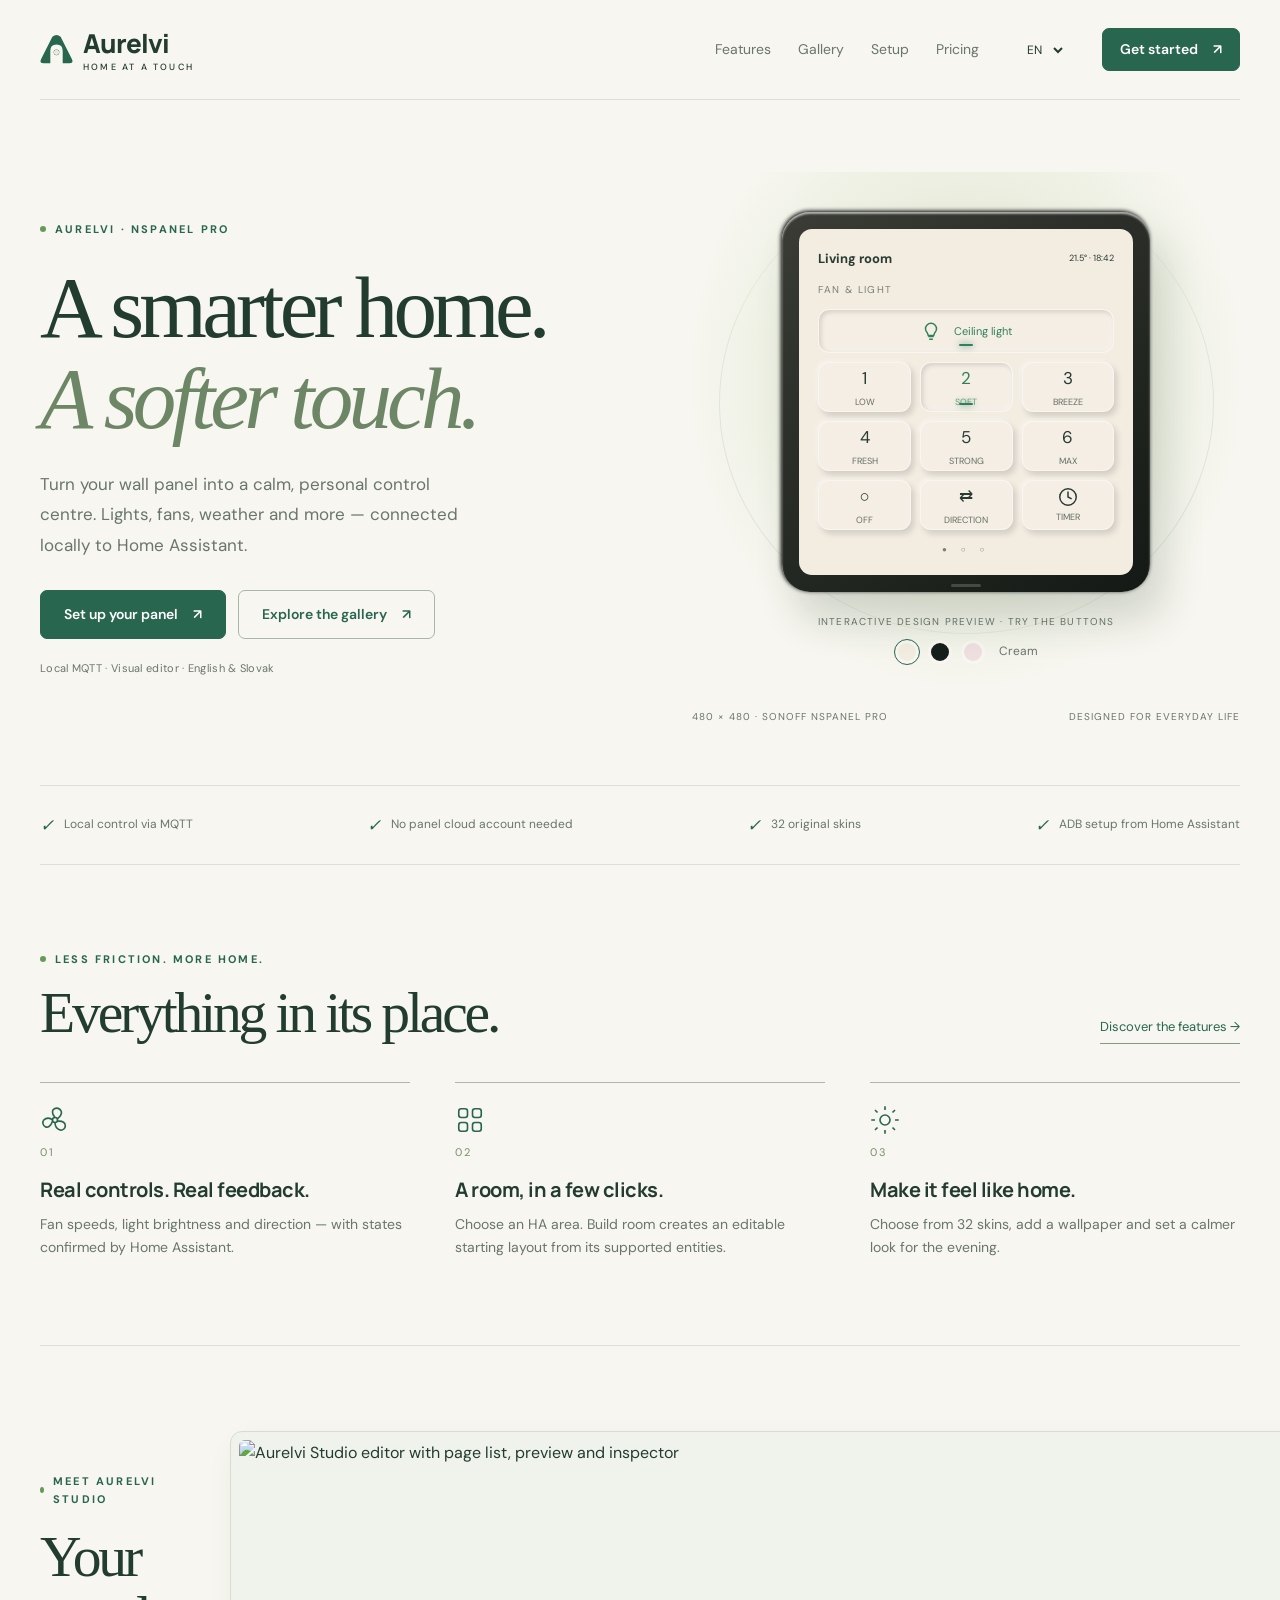
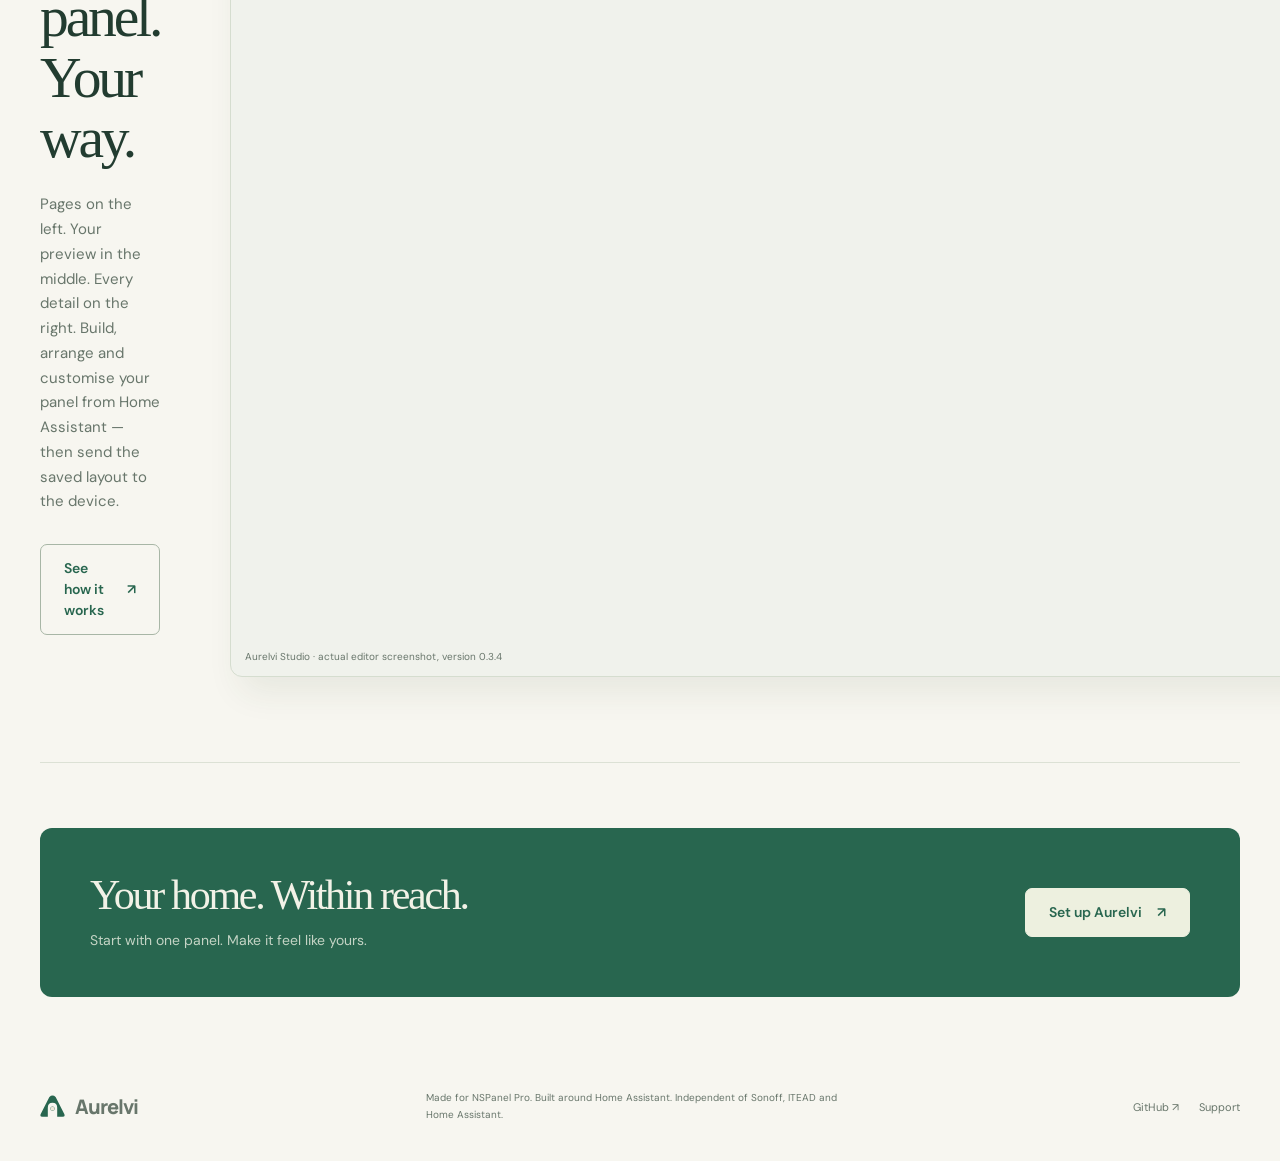
==== website/index.html @ 3f6ff3c3 "Add bilingual Aurelvi website, setup guide, 32-skin gallery and pre-launch Plus licensing" ====
<!doctype html>
<html lang="en"><head><meta charset="utf-8"><meta name="viewport" content="width=device-width,initial-scale=1"><meta name="referrer" content="no-referrer"><meta name="color-scheme" content="light"><title>Home at a touch — Aurelvi</title><meta name="description" content="Aurelvi for NSPanel Pro: local Home Assistant controls, 32 original skins and a visual panel editor."><meta property="og:title" content="Home at a touch — Aurelvi"><meta property="og:description" content="Aurelvi for NSPanel Pro: local Home Assistant controls, 32 original skins and a visual panel editor."><meta name="theme-color" content="#28664f"><link rel="icon" type="image/svg+xml" href="assets/logo.svg"><link rel="stylesheet" href="assets/site.css"><script defer src="assets/skins.js"></script><script defer src="assets/site.js"></script></head><body><a class="skip" href="#main"><span data-en="Skip to content" data-sk="Preskočiť na obsah">Skip to content</span></a><header class="header wrap"><a class="brand" href="index.html"><img src="assets/logo.svg" width="33" height="33" alt=""><span>Aurelvi<small>HOME AT A TOUCH</small></span></a><nav aria-label="Main navigation"><a href="features.html"><span data-en="Features" data-sk="Funkcie">Features</span></a><a href="gallery.html"><span data-en="Gallery" data-sk="Galéria">Gallery</span></a><a href="setup.html"><span data-en="Setup" data-sk="Inštalácia">Setup</span></a><a href="pricing.html"><span data-en="Pricing" data-sk="Cenník">Pricing</span></a></nav><select id="language" aria-label="Language"><option value="en">EN</option><option value="sk">SK</option></select><a class="btn" href="setup.html" ><span data-en="Get started" data-sk="Začať">Get started</span><span aria-hidden="true">↗</span></a></header><main id="main" class="wrap"><section class="hero"><div><div class="eyebrow" data-en="AURELVI · NSPanel Pro" data-sk="AURELVI · NSPanel Pro">AURELVI · NSPanel Pro</div><h1><span data-en="A smarter home." data-sk="Múdrejší domov.">A smarter home.</span><br><em><span data-en="A softer touch." data-sk="Jemnejší dotyk.">A softer touch.</span></em></h1><p class="lead" data-en="Turn your wall panel into a calm, personal control centre. Lights, fans, weather and more — connected locally to Home Assistant." data-sk="Premeň nástenný panel na prehľadné ovládanie domova. Svetlá, ventilátory, počasie a ďalšie funkcie — lokálne pripojené k Home Assistantu.">Turn your wall panel into a calm, personal control centre. Lights, fans, weather and more — connected locally to Home Assistant.</p><div class="actions"><a class="btn" href="setup.html" ><span data-en="Set up your panel" data-sk="Nastaviť panel">Set up your panel</span><span aria-hidden="true">↗</span></a><a class="btn outline" href="gallery.html" ><span data-en="Explore the gallery" data-sk="Pozrieť galériu">Explore the gallery</span><span aria-hidden="true">↗</span></a></div><p class="under-note" data-en="Local MQTT · Visual editor · English &amp; Slovak" data-sk="Lokálne MQTT · Vizuálny editor · Angličtina a slovenčina">Local MQTT · Visual editor · English &amp; Slovak</p></div><div><div class="visual"><div class="device" data-device><div class="panel-screen"><div class="panel-head"><strong>Living room</strong><span>21.5° · 18:42</span></div><div class="panel-title">FAN & LIGHT</div><div class="panel-grid"><button class="control wide active" data-demo-light aria-label="Toggle demo light"><svg viewBox="0 0 24 24" aria-hidden="true"><path d="M9 18h6m-5 3h4M8 14a6 6 0 1 1 8 0l-1 3H9z"/></svg><span>Ceiling light</span></button><button class="control" data-speed="1">1<small>LOW</small></button><button class="control active" data-speed="2">2<small>SOFT</small></button><button class="control" data-speed="3">3<small>BREEZE</small></button><button class="control" data-speed="4">4<small>FRESH</small></button><button class="control" data-speed="5">5<small>STRONG</small></button><button class="control" data-speed="6">6<small>MAX</small></button><button class="control" data-demo-off aria-label="Turn demo fan off">○<small>OFF</small></button><button class="control" data-demo-toggle aria-label="Toggle demo fan direction">⇄<small>DIRECTION</small></button><button class="control" data-demo-toggle aria-label="Toggle demo timer"><svg viewBox="0 0 24 24" aria-hidden="true"><circle cx="12" cy="12" r="9"/><path d="M12 6v6l4 2"/></svg><small>TIMER</small></button></div><div class="panel-foot">● ○ ○</div></div></div><div class="demo-label" data-en="Interactive design preview · try the buttons" data-sk="Interaktívny náhľad dizajnu · vyskúšaj tlačidlá">Interactive design preview · try the buttons</div><div class="theme-dots"><button class="theme-dot" style="background:#f2ece1" data-theme="cream" aria-label="Cream" aria-pressed="true"></button><button class="theme-dot" style="background:#171f1c" data-theme="night" aria-label="Night" aria-pressed="false"></button><button class="theme-dot" style="background:#f0dfe1" data-theme="rose-room" aria-label="Rose Room" aria-pressed="false"></button><span class="theme-name" data-theme-name>Cream</span></div></div><div class="caption-line"><span>480 × 480 · SONOFF NSPANEL PRO</span><span data-en="Designed for everyday life" data-sk="Pre každodenný život">Designed for everyday life</span></div></div></section><div class="trust"><span><i class="check" aria-hidden="true">✓</i><span data-en="Local control via MQTT" data-sk="Lokálne ovládanie cez MQTT">Local control via MQTT</span></span><span><i class="check" aria-hidden="true">✓</i><span data-en="No panel cloud account needed" data-sk="Panel nepotrebuje cloudový účet">No panel cloud account needed</span></span><span><i class="check" aria-hidden="true">✓</i><span data-en="32 original skins" data-sk="32 vlastných vzhľadov">32 original skins</span></span><span><i class="check" aria-hidden="true">✓</i><span data-en="ADB setup from Home Assistant" data-sk="ADB nastavenie z Home Assistanta">ADB setup from Home Assistant</span></span></div><section class="section"><div class="section-head"><div><div class="eyebrow" data-en="LESS FRICTION. MORE HOME." data-sk="MENEJ KLIKOV. VIAC DOMOVA.">LESS FRICTION. MORE HOME.</div><h2 data-en="Everything in its place." data-sk="Všetko na svojom mieste.">Everything in its place.</h2></div><a class="text-link" href="features.html"><span data-en="Discover the features →" data-sk="Preskúmať funkcie →">Discover the features →</span></a></div><div class="feature-grid"><article class="feature"><svg viewBox="0 0 24 24" aria-hidden="true"><circle cx="12" cy="12" r="2"/><path d="M12 10C6 3 15 0 17 5c1 3-2 5-3 6m0 2c9-1 7 8 2 7-3-1-4-4-4-6m-2-1c-3 9-10 3-7-1 2-2 5-2 7 0"/></svg><div class="num">01</div><h3 data-en="Real controls. Real feedback." data-sk="Ovládanie so spätnou väzbou.">Real controls. Real feedback.</h3><p data-en="Fan speeds, light brightness and direction — with states confirmed by Home Assistant." data-sk="Rýchlosti ventilátora, jas svetla a smer otáčania — so stavmi potvrdenými Home Assistantom.">Fan speeds, light brightness and direction — with states confirmed by Home Assistant.</p></article><article class="feature"><svg viewBox="0 0 24 24" aria-hidden="true"><rect x="3" y="3" width="7" height="7" rx="2"/><rect x="14" y="3" width="7" height="7" rx="2"/><rect x="3" y="14" width="7" height="7" rx="2"/><rect x="14" y="14" width="7" height="7" rx="2"/></svg><div class="num">02</div><h3 data-en="A room, in a few clicks." data-sk="Miestnosť na pár klikov.">A room, in a few clicks.</h3><p data-en="Choose an HA area. Build room creates an editable starting layout from its supported entities." data-sk="Vyber miestnosť v HA. Sprievodca vytvorí upraviteľné rozloženie z jej podporovaných entít.">Choose an HA area. Build room creates an editable starting layout from its supported entities.</p></article><article class="feature"><svg viewBox="0 0 24 24" aria-hidden="true"><circle cx="12" cy="12" r="4"/><path d="M12 1v3m0 16v3M1 12h3m16 0h3M4 4l2 2m12 12 2 2M4 20l2-2M18 6l2-2"/></svg><div class="num">03</div><h3 data-en="Make it feel like home." data-sk="Dizajn podľa tvojho domova.">Make it feel like home.</h3><p data-en="Choose from 32 skins, add a wallpaper and set a calmer look for the evening." data-sk="Vyber si z 32 vzhľadov, pridaj tapetu a nastav pokojnejší vzhľad na večer.">Choose from 32 skins, add a wallpaper and set a calmer look for the evening.</p></article></div></section><section class="section studio-section"><div><div class="eyebrow" data-en="MEET AURELVI STUDIO" data-sk="SPOZNAJ AURELVI STUDIO">MEET AURELVI STUDIO</div><h2 data-en="Your panel. Your way." data-sk="Tvoj panel. Tvoje pravidlá.">Your panel. Your way.</h2><p data-en="Pages on the left. Your preview in the middle. Every detail on the right. Build, arrange and customise your panel from Home Assistant — then send the saved layout to the device." data-sk="Stránky vľavo, náhľad uprostred, nastavenia vpravo. Vytvor a uprav panel priamo v Home Assistante a uložené rozloženie odošli do zariadenia.">Pages on the left. Your preview in the middle. Every detail on the right. Build, arrange and customise your panel from Home Assistant — then send the saved layout to the device.</p><div class="actions"><a class="btn outline" href="setup.html#studio" ><span data-en="See how it works" data-sk="Ako to funguje">See how it works</span><span aria-hidden="true">↗</span></a></div></div><figure class="studio-image"><img src="https://raw.githubusercontent.com/sonics007/aurelvi-ha/main/docs/studio-0.3.4.png" width="1320" height="800" loading="lazy" alt="Aurelvi Studio editor with page list, preview and inspector"><figcaption data-en="Aurelvi Studio · actual editor screenshot, version 0.3.4" data-sk="Aurelvi Studio · skutočný obrázok editora, verzia 0.3.4">Aurelvi Studio · actual editor screenshot, version 0.3.4</figcaption></figure></section><section class="cta-band"><div><h2 data-en="Your home. Within reach." data-sk="Tvoj domov. Na dosah.">Your home. Within reach.</h2><p data-en="Start with one panel. Make it feel like yours." data-sk="Začni jedným panelom. Prispôsob si ho podľa seba.">Start with one panel. Make it feel like yours.</p></div><a class="btn" href="setup.html" ><span data-en="Set up Aurelvi" data-sk="Nainštalovať Aurelvi">Set up Aurelvi</span><span aria-hidden="true">↗</span></a></section></main><footer class="footer wrap"><a class="brand" href="index.html"><img src="assets/logo.svg" width="25" height="25" alt="">Aurelvi</a><p data-en="Made for NSPanel Pro. Built around Home Assistant. Independent of Sonoff, ITEAD and Home Assistant." data-sk="Pre NSPanel Pro a Home Assistant. Nezávislý projekt bez prepojenia na Sonoff, ITEAD a Home Assistant.">Made for NSPanel Pro. Built around Home Assistant. Independent of Sonoff, ITEAD and Home Assistant.</p><div class="footer-links"><a href="https://github.com/sonics007/aurelvi-ha">GitHub ↗</a><a href="https://github.com/sonics007/aurelvi-ha/issues"><span data-en="Support" data-sk="Podpora">Support</span></a></div></footer></body></html>
---- website/assets/site.css ----
@import url('https://fonts.googleapis.com/css2?family=DM+Sans:wght@400;450;500;600;700&family=Manrope:wght@400;500;600;700;800&display=swap');
:root{--paper:#f7f6f0;--ink:#223c30;--muted:#68766b;--line:#dce1d5;--green:#28664f;--light:#e8eddf;--white:#fff;--serif:Georgia,'Times New Roman',serif}*{box-sizing:border-box}html{scroll-behavior:smooth;scroll-padding-top:110px}body{margin:0;background:var(--paper);color:var(--ink);font:16px/1.65 'DM Sans',Arial,sans-serif}a{color:inherit;text-decoration:none}button,input,select{font:inherit}button,a,select{-webkit-tap-highlight-color:transparent}button{color:inherit;cursor:pointer}button:focus-visible,a:focus-visible,select:focus-visible,input:focus-visible{outline:3px solid #659f75;outline-offset:5px}img{max-width:100%;display:block}h1,h2,h3,p{margin:0}h1,h2{font-family:var(--serif);font-weight:400;letter-spacing:-.055em;line-height:1.05}h1{font-size:clamp(56px,6.8vw,98px)}h2{font-size:clamp(38px,4.5vw,62px)}h3{font:700 20px/1.3 Manrope,Arial,sans-serif;letter-spacing:-.5px}p{color:var(--muted)}.wrap{width:min(1216px,calc(100% - 80px));margin:auto}.skip{position:absolute;top:-90px;background:var(--green);color:white;padding:10px;z-index:100}.skip:focus{top:0}.header{height:100px;display:flex;align-items:center;gap:36px;border-bottom:1px solid var(--line)}.brand{display:flex;align-items:center;gap:10px;font:800 26px Manrope,Arial;letter-spacing:-1px}.brand img{width:33px;height:33px}.brand small{display:block;font:500 9px/1.4 'DM Sans',Arial;letter-spacing:2.2px}.header nav{display:flex;gap:27px;margin-left:auto;font-size:14px}.header nav a{padding:10px 0;color:var(--muted)}.header nav a[aria-current=page]{color:var(--ink);box-shadow:0 2px var(--green)}.header select{background:transparent;border:0;font-size:12px;color:var(--ink);padding:8px}.btn{display:inline-flex;align-items:center;justify-content:center;gap:15px;padding:13px 23px;border:1px solid var(--green);border-radius:7px;font-size:14px;font-weight:600;line-height:1.5;background:var(--green);color:white}.btn:hover{background:#1f513d;color:white}.btn.outline{background:transparent;color:var(--green);border-color:#a8b6a6}.btn.outline:hover{background:var(--light)}.header>.btn{padding:10px 17px}.eyebrow{font-size:11px;letter-spacing:2.2px;text-transform:uppercase;color:var(--green);font-weight:700;display:flex;align-items:center;gap:9px}.eyebrow:before{content:'';width:6px;height:6px;background:#659b58;border-radius:50%}.hero{display:grid;grid-template-columns:1.1fr 1fr;gap:50px;align-items:center;padding:72px 0 60px}.hero h1{margin:24px 0}.hero h1 em{font-weight:400;color:#6d8766}.hero .lead{font-size:17px;max-width:445px;line-height:1.8}.actions{display:flex;flex-wrap:wrap;gap:12px;margin-top:30px}.under-note{font-size:11px;margin-top:20px;letter-spacing:.3px}.visual{position:relative;min-width:0;padding:40px 35px 20px;background:radial-gradient(ellipse at 50% 40%,#e0e5cc 0,#edf0e3 50%,transparent 72%);display:flex;align-items:center;flex-direction:column}.visual:before{content:'';width:90%;height:90%;position:absolute;border:1px solid #d9dfcd;border-radius:50%;top:0;z-index:-1}.device{--bg:#f2ece1;--fg:#293b32;--accent:#2f805b;background:linear-gradient(145deg,#3a3c35,#141915);border-radius:28px;padding:17px;width:min(100%,368px);aspect-ratio:1;box-shadow:14px 28px 40px #253b2829,0 2px 2px #fff9 inset,-1px -1px 4px #000;position:relative}.device:after{content:'';position:absolute;bottom:5px;left:46%;width:8%;height:3px;border-radius:10px;background:#454b41}.panel-screen{background:var(--bg);color:var(--fg);border-radius:13px;height:100%;padding:19px;display:flex;flex-direction:column;position:relative;overflow:hidden}.panel-head{display:flex;justify-content:space-between;font-size:10px;margin-bottom:13px;align-items:center}.panel-head strong{font-size:13px}.panel-head span{font-size:9px}.panel-title{font-size:10px;opacity:.6;letter-spacing:1.4px;text-transform:uppercase;margin-bottom:10px}.panel-grid{display:grid;grid-template-columns:repeat(3,1fr);gap:9px;flex:1}.control{border:1px solid #ffffff70;border-radius:11px;background:color-mix(in srgb,var(--bg),white 12%);color:var(--fg);box-shadow:3px 4px 6px #0002,-2px -2px 4px #fff6;display:flex;align-items:center;justify-content:center;flex-direction:column;gap:2px;min-height:50px;font-size:17px;position:relative}.control small{font-size:9px;opacity:.7}.control svg{width:22px;height:22px;fill:none;stroke:currentColor;stroke-width:1.6}.control.wide{grid-column:span 3;flex-direction:row;gap:12px;font-size:11px;min-height:44px}.control.active{color:var(--accent);box-shadow:inset 2px 2px 5px #0002,inset -2px -2px 5px #fff4}.control.active:after{content:'';position:absolute;bottom:6px;width:14px;height:2px;background:var(--accent);box-shadow:0 0 7px var(--accent);border-radius:2px}.panel-foot{font-size:8px;text-align:center;letter-spacing:6px;padding-top:13px;opacity:.6}.demo-label{font-size:10px;letter-spacing:1.2px;color:var(--muted);margin:22px 0 9px;text-transform:uppercase}.theme-dots{display:flex;gap:9px;align-items:center}.theme-dot{height:24px;width:24px;border:3px solid var(--paper);outline:1px solid transparent;border-radius:50%;padding:0}.theme-dot[aria-pressed=true]{outline-color:var(--green)}.theme-name{font-size:12px;margin-left:5px;color:var(--muted)}.caption-line{display:flex;justify-content:space-between;margin-top:25px;font-size:10px;letter-spacing:1px;text-transform:uppercase;color:var(--muted)}.trust{border-top:1px solid var(--line);border-bottom:1px solid var(--line);display:flex;justify-content:space-between;gap:20px;padding:25px 0;font-size:12px;color:var(--muted)}.trust b{font-weight:600;color:var(--ink)}.trust span{display:flex;align-items:center;gap:10px}.check{color:var(--green);font-size:17px}.section{padding:85px 0;border-bottom:1px solid var(--line)}.section-head{display:flex;align-items:end;justify-content:space-between;gap:25px;margin-bottom:38px}.section-head h2{margin-top:15px}.text-link{font-size:13px;border-bottom:1px solid #859b81;padding-bottom:5px;color:var(--green);white-space:nowrap}.feature-grid{display:grid;grid-template-columns:repeat(3,1fr);gap:45px}.feature{border-top:1px solid #adb9a3;padding-top:22px}.feature .num{font-size:11px;color:#77916b;letter-spacing:2px}.feature h3{margin:16px 0 10px}.feature p{font-size:14px}.feature svg{width:30px;height:30px;stroke:var(--green);fill:none;stroke-width:1.3}.studio-section{display:grid;grid-template-columns:.8fr 1.2fr;gap:70px;align-items:center}.studio-section h2{margin:18px 0 24px}.studio-section p{font-size:15px}.studio-image{border:1px solid #d5ddcf;border-radius:12px;padding:8px;background:#f0f2ec;box-shadow:10px 15px 35px #2c462615}.studio-image img{border-radius:6px;width:100%;aspect-ratio:1.65;object-fit:cover;object-position:top}.studio-image figcaption{font-size:10px;color:var(--muted);padding:9px 6px 3px}.studio-image{margin:0}.cta-band{margin:65px 0;background:var(--green);color:#f2f2e7;border-radius:12px;padding:45px 50px;display:flex;align-items:center;justify-content:space-between;gap:30px}.cta-band h2{font-size:42px}.cta-band p{color:#c4d4c5;margin-top:12px;font-size:14px}.cta-band .btn{background:#edf0df;color:var(--green);border-color:#edf0df;white-space:nowrap}.footer{display:flex;justify-content:space-between;align-items:center;padding:28px 0 38px;gap:25px;font-size:11px;color:var(--muted)}.footer .brand{font-size:20px}.footer .brand img{width:25px;height:25px}.footer p{font-size:10px;max-width:420px}.footer-links{display:flex;gap:20px}.page-intro{padding:60px 0 50px;max-width:820px}.page-intro h1{font-size:clamp(53px,6vw,79px);margin:20px 0}.page-intro p{max-width:640px;font-size:17px}.requirements{display:grid;grid-template-columns:repeat(3,1fr);gap:25px;padding:28px 0 35px;border-top:1px solid var(--line);border-bottom:1px solid var(--line)}.requirements h3{font-size:15px;margin-bottom:7px}.requirements p{font-size:13px}.guide-layout{display:grid;grid-template-columns:185px minmax(0,1fr);gap:70px;padding:55px 0}.guide-nav{position:sticky;top:30px;align-self:start;display:flex;flex-direction:column;gap:15px;font-size:12px;color:var(--muted)}.guide-nav b{color:var(--ink);font-size:10px;letter-spacing:1.7px;margin-bottom:6px}.guide-nav a:hover{color:var(--green)}.guide-stage{padding:0 0 45px;margin-bottom:38px;border-bottom:1px solid var(--line)}.guide-stage h2{font-size:40px;margin:13px 0 25px}.step{display:grid;grid-template-columns:38px 1fr;gap:17px;margin:26px 0}.step-number{font:400 26px var(--serif);color:#97a389;padding-top:2px}.step h3{font-size:17px;margin-bottom:8px}.step p{font-size:14px;margin:8px 0}.step .btn{font-size:12px;padding:10px 16px;margin:8px 8px 8px 0}.code{display:flex;align-items:start;justify-content:space-between;gap:14px;margin:12px 0;padding:15px 16px;background:#e9ede3;border:1px solid #d9e0d2;border-radius:6px;overflow:hidden}.code code{font:12px/1.8 ui-monospace,SFMono-Regular,Consolas,monospace;overflow-wrap:anywhere;white-space:pre-wrap;color:#36553d;min-width:0}.copy{background:var(--paper);border:1px solid #c8d4c0;border-radius:4px;font-size:10px;padding:5px 9px;flex-shrink:0}.callout{background:#e9edde;border-left:3px solid #8fa676;padding:16px 20px;font-size:13px;color:#45583c;margin:20px 0}.callout.warn{background:#f1ebdd;border-color:#bda56a;color:#786037}.guide-stage .studio-image{margin:25px 0}.diagram{background:#e9eddf;border:1px solid #d6dece;border-radius:12px;padding:25px;margin:24px 0}.diagram-header{font:700 15px Manrope,Arial;margin-bottom:18px}.diagram-row{display:flex;justify-content:space-between;border-bottom:1px solid #d4ddcc;padding:10px 0;font-size:12px;gap:20px}.diagram-row span:last-child{font-family:monospace;color:var(--green)}.diagram-buttons{display:flex;gap:9px;flex-wrap:wrap;margin-top:18px}.diagram-buttons span{padding:9px 13px;border:1px solid #b7c9ad;border-radius:6px;background:#f5f7ec;font-size:10px}.diagram-label{font-size:10px;color:var(--muted);margin-top:14px}.faq{border-top:1px solid var(--line);padding:16px 0}.faq summary{font-size:15px;cursor:pointer;font-weight:600}.faq p{font-size:14px;padding-top:12px}.gallery-layout{display:grid;grid-template-columns:420px minmax(0,1fr);gap:60px;align-items:start;padding-bottom:65px}.gallery-preview{position:sticky;top:25px;background:#ecf0e1;border-radius:15px;padding:28px 24px;text-align:center}.gallery-preview .visual{padding:0;background:none}.gallery-preview .visual:before{display:none}.gallery-preview .device{width:315px}.gallery-preview h2{font:600 21px Manrope,Arial;margin:25px 0 4px;letter-spacing:-.4px}.gallery-preview p{font-size:11px}.filters{display:flex;gap:8px;margin-bottom:22px;flex-wrap:wrap}.filter{background:transparent;border:1px solid #bcc9b5;border-radius:50px;font-size:11px;padding:7px 17px}.filter[aria-pressed=true]{background:var(--green);color:#fff;border-color:var(--green)}.skin-grid{display:grid;grid-template-columns:repeat(3,1fr);gap:12px}.skin-choice{padding:0 0 10px;border:1px solid var(--line);background:#fdfcf7;text-align:left;border-radius:8px;overflow:hidden}.skin-choice[aria-pressed=true]{outline:2px solid var(--green);outline-offset:2px}.skin-choice[hidden]{display:none}.mini-panel{height:100px;background:var(--bg);color:var(--fg);padding:12px;display:grid;grid-template-columns:repeat(3,1fr);gap:7px}.mini-panel i{height:30px;border-radius:5px;border:1px solid #ffffff44;box-shadow:2px 3px 4px #0003,-1px -1px 2px #fff4;display:grid;place-items:center;font:normal 13px Arial}.mini-panel i:first-child{grid-column:span 3;height:24px;font-size:8px;color:var(--accent)}.skin-choice strong{display:block;font-size:10px;font-weight:500;padding:10px 12px 0}.skin-choice small{display:block;font-size:8px;opacity:.6;padding:0 12px}.gallery-count{font-size:11px;color:var(--muted);margin-bottom:18px}.feature-list{display:grid;grid-template-columns:1fr 1fr;gap:45px 65px;padding:20px 0 60px}.feature-list .feature h3{font-size:24px}.feature-list .feature p{font-size:15px}.tag{display:inline-block;border:1px solid #b7c4ac;border-radius:4px;font-size:9px;letter-spacing:1px;padding:3px 7px;margin-top:15px;color:#627b53;text-transform:uppercase}.limitations{background:#ecefe2;padding:35px;border-radius:12px;margin:15px 0 60px}.limitations h3{margin-bottom:12px}.limitations p{font-size:14px;max-width:780px}.release-info{font-size:11px;color:#71816c;margin-top:18px}.release-info span{white-space:nowrap}.mobile-label{display:none}.page-toplink{font-size:12px;color:var(--green)}
@media(prefers-reduced-motion:reduce){html{scroll-behavior:auto}*{transition:none!important}}@media(max-width:1050px){.wrap{width:calc(100% - 50px)}.header{gap:20px}.header nav{gap:18px}.hero{gap:20px}.device{padding:13px;border-radius:24px}.panel-screen{padding:15px}.studio-section{gap:35px}.gallery-layout{grid-template-columns:350px 1fr;gap:30px}.skin-grid{grid-template-columns:repeat(2,1fr)}.guide-layout{gap:40px;grid-template-columns:145px minmax(0,1fr)}}@media(max-width:760px){.wrap{width:calc(100% - 36px)}.header{height:auto;min-height:85px;flex-wrap:wrap;gap:12px;padding:15px 0}.header nav{order:4;width:100%;justify-content:space-between;gap:10px;font-size:12px;padding-bottom:8px}.header>.btn{margin-left:auto;font-size:11px;padding:8px 12px}.header select{font-size:11px}.brand{font-size:23px}.brand small{font-size:7px}.hero{grid-template-columns:1fr;padding:40px 0}.hero h1{font-size:68px}.hero .lead{font-size:16px}.visual{padding:30px 20px 0}.device{width:325px}.panel-screen{padding:18px}.caption-line{margin-top:20px}.trust{display:grid;grid-template-columns:1fr 1fr;padding:20px 0;font-size:10px;gap:12px}.section{padding:55px 0}.section-head{display:block}.section-head .text-link{display:inline-block;margin-top:20px}.feature-grid{grid-template-columns:1fr;gap:30px}.feature p{max-width:450px}.studio-section{grid-template-columns:1fr;gap:30px}.cta-band{display:block;padding:30px;margin:40px 0}.cta-band h2{font-size:35px}.cta-band .btn{margin-top:22px}.footer{flex-wrap:wrap;gap:20px}.footer p{width:100%;order:4}.page-intro{padding:40px 0}.page-intro h1{font-size:58px}.requirements{grid-template-columns:1fr;gap:18px}.guide-layout{grid-template-columns:1fr;gap:25px;padding-top:30px}.guide-nav{position:static;flex-direction:row;flex-wrap:wrap;gap:10px 20px;padding-bottom:25px;border-bottom:1px solid var(--line)}.guide-nav b{width:100%;margin:0}.guide-stage{margin-bottom:30px;padding-bottom:30px}.guide-stage h2{font-size:36px}.step{grid-template-columns:28px 1fr;gap:10px}.step-number{font-size:23px}.code{padding:12px;gap:8px}.code code{font-size:10px}.copy{padding:4px 6px}.gallery-layout{display:flex;flex-direction:column;gap:30px}.gallery-preview{position:static;width:100%;padding:23px}.gallery-controls{width:100%}.skin-grid{grid-template-columns:repeat(3,1fr);gap:8px}.mini-panel{padding:8px;gap:5px;height:85px}.skin-choice strong{font-size:9px;padding-left:8px}.skin-choice small{font-size:7px;padding-left:8px}.feature-list{grid-template-columns:1fr;gap:32px}.limitations{padding:25px}.actions .btn{font-size:12px}.diagram{padding:18px}}@media(max-width:370px){.hero h1{font-size:57px}.header>.btn{display:none}.header select{margin-left:auto}.device{width:285px}.skin-grid{grid-template-columns:repeat(2,1fr)}}
.price-grid{display:grid;grid-template-columns:repeat(3,1fr);gap:20px;margin:30px 0}.price-card{border:1px solid var(--line);border-radius:12px;padding:32px 28px;display:flex;flex-direction:column;background:#fbfbf6}.price-card.featured{background:#eaf0e0;border-color:#9bb48b}.price{font:400 65px/1 var(--serif);letter-spacing:-3px;margin:30px 0 9px}.price-period{font-size:12px;color:var(--muted)}.price-card ul{list-style:none;padding:0;margin:25px 0 30px;flex:1}.price-card li{padding:8px 0;border-bottom:1px solid var(--line);font-size:12px}.price-card li:before{content:'✓';color:var(--green);margin-right:8px}.price-card .btn{width:100%;font-size:12px}.btn:disabled{cursor:default;background:#cbd3c3;color:#58634f;border-color:#b7c5ac}.licence-form{max-width:580px;margin:40px 0}.licence-form label,#activation-result label{display:block;font-size:13px;font-weight:600;margin-bottom:8px}.licence-form input,#licence-token{width:100%;background:white;border:1px solid #b4c4aa;border-radius:6px;padding:13px;font-size:14px;color:var(--ink)}.licence-form p{font-size:12px;margin-top:10px}#checkout-message{font-size:13px;margin-top:10px;color:#9a4f24}#activation-result{max-width:760px;margin:30px 0}#licence-token{font:11px/1.7 monospace;margin-bottom:15px;resize:vertical}#activation-result[hidden]{display:none}@media(max-width:760px){.price-grid{grid-template-columns:1fr}.price-card{padding:28px}.price{font-size:58px}}
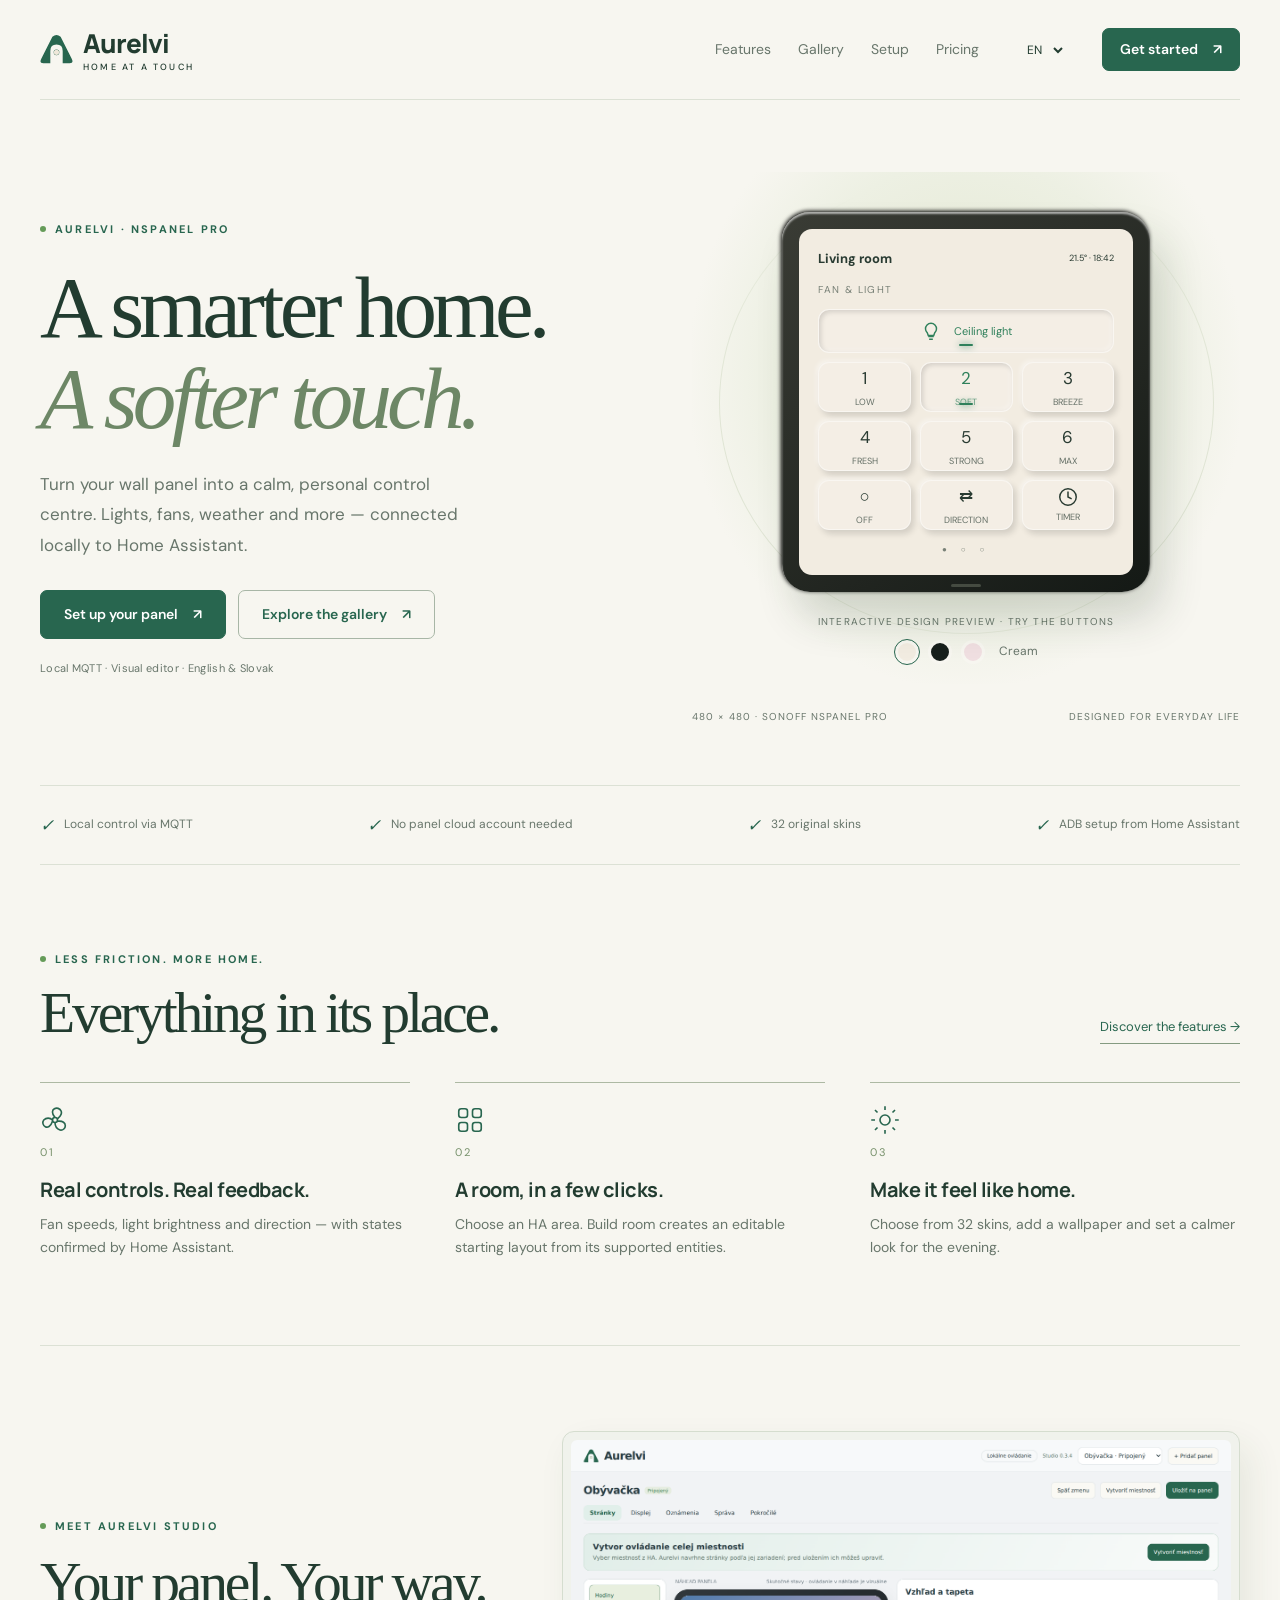
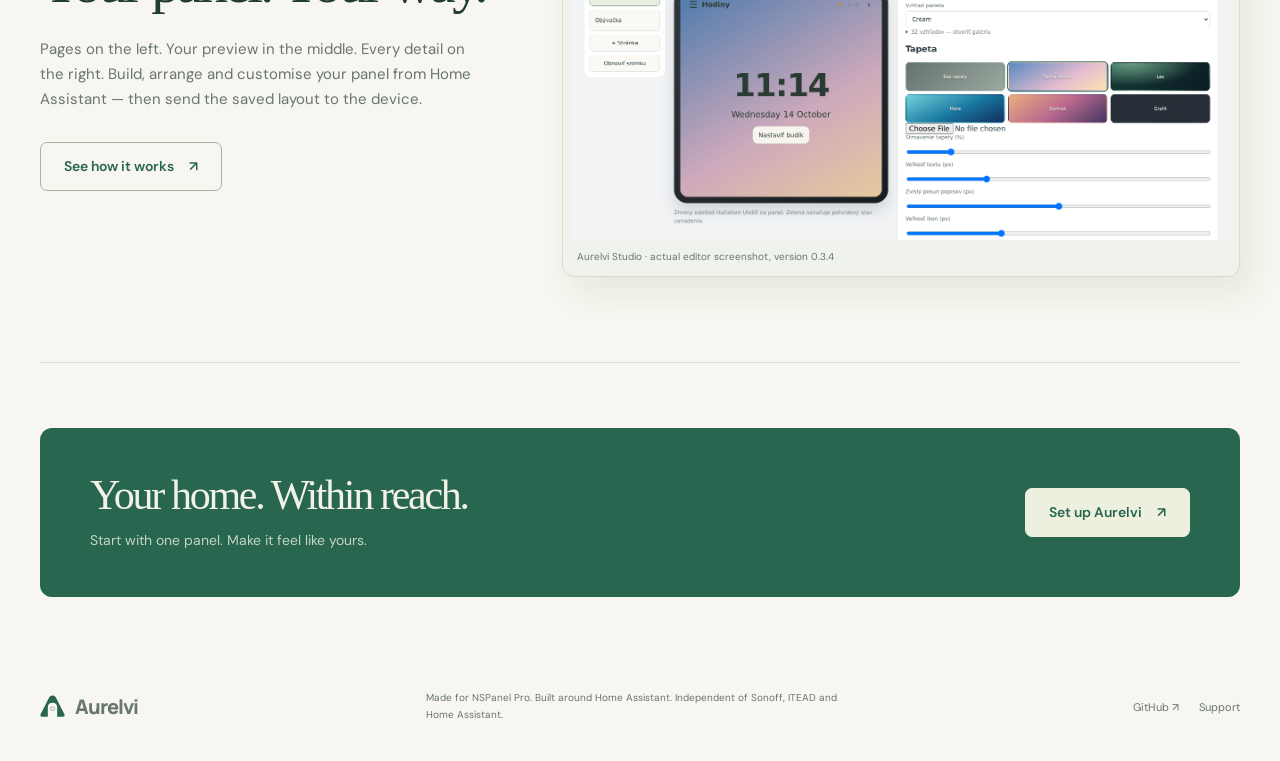
==== commit 8b2c03db: "Bundle Studio screenshot locally and correct responsive image sizing" ====
--- a/website/index.html
+++ b/website/index.html
@@ -1,2 +1,2 @@
 <!doctype html>
-<html lang="en"><head><meta charset="utf-8"><meta name="viewport" content="width=device-width,initial-scale=1"><meta name="referrer" content="no-referrer"><meta name="color-scheme" content="light"><title>Home at a touch — Aurelvi</title><meta name="description" content="Aurelvi for NSPanel Pro: local Home Assistant controls, 32 original skins and a visual panel editor."><meta property="og:title" content="Home at a touch — Aurelvi"><meta property="og:description" content="Aurelvi for NSPanel Pro: local Home Assistant controls, 32 original skins and a visual panel editor."><meta name="theme-color" content="#28664f"><link rel="icon" type="image/svg+xml" href="assets/logo.svg"><link rel="stylesheet" href="assets/site.css"><script defer src="assets/skins.js"></script><script defer src="assets/site.js"></script></head><body><a class="skip" href="#main"><span data-en="Skip to content" data-sk="Preskočiť na obsah">Skip to content</span></a><header class="header wrap"><a class="brand" href="index.html"><img src="assets/logo.svg" width="33" height="33" alt=""><span>Aurelvi<small>HOME AT A TOUCH</small></span></a><nav aria-label="Main navigation"><a href="features.html"><span data-en="Features" data-sk="Funkcie">Features</span></a><a href="gallery.html"><span data-en="Gallery" data-sk="Galéria">Gallery</span></a><a href="setup.html"><span data-en="Setup" data-sk="Inštalácia">Setup</span></a><a href="pricing.html"><span data-en="Pricing" data-sk="Cenník">Pricing</span></a></nav><select id="language" aria-label="Language"><option value="en">EN</option><option value="sk">SK</option></select><a class="btn" href="setup.html" ><span data-en="Get started" data-sk="Začať">Get started</span><span aria-hidden="true">↗</span></a></header><main id="main" class="wrap"><section class="hero"><div><div class="eyebrow" data-en="AURELVI · NSPanel Pro" data-sk="AURELVI · NSPanel Pro">AURELVI · NSPanel Pro</div><h1><span data-en="A smarter home." data-sk="Múdrejší domov.">A smarter home.</span><br><em><span data-en="A softer touch." data-sk="Jemnejší dotyk.">A softer touch.</span></em></h1><p class="lead" data-en="Turn your wall panel into a calm, personal control centre. Lights, fans, weather and more — connected locally to Home Assistant." data-sk="Premeň nástenný panel na prehľadné ovládanie domova. Svetlá, ventilátory, počasie a ďalšie funkcie — lokálne pripojené k Home Assistantu.">Turn your wall panel into a calm, personal control centre. Lights, fans, weather and more — connected locally to Home Assistant.</p><div class="actions"><a class="btn" href="setup.html" ><span data-en="Set up your panel" data-sk="Nastaviť panel">Set up your panel</span><span aria-hidden="true">↗</span></a><a class="btn outline" href="gallery.html" ><span data-en="Explore the gallery" data-sk="Pozrieť galériu">Explore the gallery</span><span aria-hidden="true">↗</span></a></div><p class="under-note" data-en="Local MQTT · Visual editor · English &amp; Slovak" data-sk="Lokálne MQTT · Vizuálny editor · Angličtina a slovenčina">Local MQTT · Visual editor · English &amp; Slovak</p></div><div><div class="visual"><div class="device" data-device><div class="panel-screen"><div class="panel-head"><strong>Living room</strong><span>21.5° · 18:42</span></div><div class="panel-title">FAN & LIGHT</div><div class="panel-grid"><button class="control wide active" data-demo-light aria-label="Toggle demo light"><svg viewBox="0 0 24 24" aria-hidden="true"><path d="M9 18h6m-5 3h4M8 14a6 6 0 1 1 8 0l-1 3H9z"/></svg><span>Ceiling light</span></button><button class="control" data-speed="1">1<small>LOW</small></button><button class="control active" data-speed="2">2<small>SOFT</small></button><button class="control" data-speed="3">3<small>BREEZE</small></button><button class="control" data-speed="4">4<small>FRESH</small></button><button class="control" data-speed="5">5<small>STRONG</small></button><button class="control" data-speed="6">6<small>MAX</small></button><button class="control" data-demo-off aria-label="Turn demo fan off">○<small>OFF</small></button><button class="control" data-demo-toggle aria-label="Toggle demo fan direction">⇄<small>DIRECTION</small></button><button class="control" data-demo-toggle aria-label="Toggle demo timer"><svg viewBox="0 0 24 24" aria-hidden="true"><circle cx="12" cy="12" r="9"/><path d="M12 6v6l4 2"/></svg><small>TIMER</small></button></div><div class="panel-foot">● ○ ○</div></div></div><div class="demo-label" data-en="Interactive design preview · try the buttons" data-sk="Interaktívny náhľad dizajnu · vyskúšaj tlačidlá">Interactive design preview · try the buttons</div><div class="theme-dots"><button class="theme-dot" style="background:#f2ece1" data-theme="cream" aria-label="Cream" aria-pressed="true"></button><button class="theme-dot" style="background:#171f1c" data-theme="night" aria-label="Night" aria-pressed="false"></button><button class="theme-dot" style="background:#f0dfe1" data-theme="rose-room" aria-label="Rose Room" aria-pressed="false"></button><span class="theme-name" data-theme-name>Cream</span></div></div><div class="caption-line"><span>480 × 480 · SONOFF NSPANEL PRO</span><span data-en="Designed for everyday life" data-sk="Pre každodenný život">Designed for everyday life</span></div></div></section><div class="trust"><span><i class="check" aria-hidden="true">✓</i><span data-en="Local control via MQTT" data-sk="Lokálne ovládanie cez MQTT">Local control via MQTT</span></span><span><i class="check" aria-hidden="true">✓</i><span data-en="No panel cloud account needed" data-sk="Panel nepotrebuje cloudový účet">No panel cloud account needed</span></span><span><i class="check" aria-hidden="true">✓</i><span data-en="32 original skins" data-sk="32 vlastných vzhľadov">32 original skins</span></span><span><i class="check" aria-hidden="true">✓</i><span data-en="ADB setup from Home Assistant" data-sk="ADB nastavenie z Home Assistanta">ADB setup from Home Assistant</span></span></div><section class="section"><div class="section-head"><div><div class="eyebrow" data-en="LESS FRICTION. MORE HOME." data-sk="MENEJ KLIKOV. VIAC DOMOVA.">LESS FRICTION. MORE HOME.</div><h2 data-en="Everything in its place." data-sk="Všetko na svojom mieste.">Everything in its place.</h2></div><a class="text-link" href="features.html"><span data-en="Discover the features →" data-sk="Preskúmať funkcie →">Discover the features →</span></a></div><div class="feature-grid"><article class="feature"><svg viewBox="0 0 24 24" aria-hidden="true"><circle cx="12" cy="12" r="2"/><path d="M12 10C6 3 15 0 17 5c1 3-2 5-3 6m0 2c9-1 7 8 2 7-3-1-4-4-4-6m-2-1c-3 9-10 3-7-1 2-2 5-2 7 0"/></svg><div class="num">01</div><h3 data-en="Real controls. Real feedback." data-sk="Ovládanie so spätnou väzbou.">Real controls. Real feedback.</h3><p data-en="Fan speeds, light brightness and direction — with states confirmed by Home Assistant." data-sk="Rýchlosti ventilátora, jas svetla a smer otáčania — so stavmi potvrdenými Home Assistantom.">Fan speeds, light brightness and direction — with states confirmed by Home Assistant.</p></article><article class="feature"><svg viewBox="0 0 24 24" aria-hidden="true"><rect x="3" y="3" width="7" height="7" rx="2"/><rect x="14" y="3" width="7" height="7" rx="2"/><rect x="3" y="14" width="7" height="7" rx="2"/><rect x="14" y="14" width="7" height="7" rx="2"/></svg><div class="num">02</div><h3 data-en="A room, in a few clicks." data-sk="Miestnosť na pár klikov.">A room, in a few clicks.</h3><p data-en="Choose an HA area. Build room creates an editable starting layout from its supported entities." data-sk="Vyber miestnosť v HA. Sprievodca vytvorí upraviteľné rozloženie z jej podporovaných entít.">Choose an HA area. Build room creates an editable starting layout from its supported entities.</p></article><article class="feature"><svg viewBox="0 0 24 24" aria-hidden="true"><circle cx="12" cy="12" r="4"/><path d="M12 1v3m0 16v3M1 12h3m16 0h3M4 4l2 2m12 12 2 2M4 20l2-2M18 6l2-2"/></svg><div class="num">03</div><h3 data-en="Make it feel like home." data-sk="Dizajn podľa tvojho domova.">Make it feel like home.</h3><p data-en="Choose from 32 skins, add a wallpaper and set a calmer look for the evening." data-sk="Vyber si z 32 vzhľadov, pridaj tapetu a nastav pokojnejší vzhľad na večer.">Choose from 32 skins, add a wallpaper and set a calmer look for the evening.</p></article></div></section><section class="section studio-section"><div><div class="eyebrow" data-en="MEET AURELVI STUDIO" data-sk="SPOZNAJ AURELVI STUDIO">MEET AURELVI STUDIO</div><h2 data-en="Your panel. Your way." data-sk="Tvoj panel. Tvoje pravidlá.">Your panel. Your way.</h2><p data-en="Pages on the left. Your preview in the middle. Every detail on the right. Build, arrange and customise your panel from Home Assistant — then send the saved layout to the device." data-sk="Stránky vľavo, náhľad uprostred, nastavenia vpravo. Vytvor a uprav panel priamo v Home Assistante a uložené rozloženie odošli do zariadenia.">Pages on the left. Your preview in the middle. Every detail on the right. Build, arrange and customise your panel from Home Assistant — then send the saved layout to the device.</p><div class="actions"><a class="btn outline" href="setup.html#studio" ><span data-en="See how it works" data-sk="Ako to funguje">See how it works</span><span aria-hidden="true">↗</span></a></div></div><figure class="studio-image"><img src="https://raw.githubusercontent.com/sonics007/aurelvi-ha/main/docs/studio-0.3.4.png" width="1320" height="800" loading="lazy" alt="Aurelvi Studio editor with page list, preview and inspector"><figcaption data-en="Aurelvi Studio · actual editor screenshot, version 0.3.4" data-sk="Aurelvi Studio · skutočný obrázok editora, verzia 0.3.4">Aurelvi Studio · actual editor screenshot, version 0.3.4</figcaption></figure></section><section class="cta-band"><div><h2 data-en="Your home. Within reach." data-sk="Tvoj domov. Na dosah.">Your home. Within reach.</h2><p data-en="Start with one panel. Make it feel like yours." data-sk="Začni jedným panelom. Prispôsob si ho podľa seba.">Start with one panel. Make it feel like yours.</p></div><a class="btn" href="setup.html" ><span data-en="Set up Aurelvi" data-sk="Nainštalovať Aurelvi">Set up Aurelvi</span><span aria-hidden="true">↗</span></a></section></main><footer class="footer wrap"><a class="brand" href="index.html"><img src="assets/logo.svg" width="25" height="25" alt="">Aurelvi</a><p data-en="Made for NSPanel Pro. Built around Home Assistant. Independent of Sonoff, ITEAD and Home Assistant." data-sk="Pre NSPanel Pro a Home Assistant. Nezávislý projekt bez prepojenia na Sonoff, ITEAD a Home Assistant.">Made for NSPanel Pro. Built around Home Assistant. Independent of Sonoff, ITEAD and Home Assistant.</p><div class="footer-links"><a href="https://github.com/sonics007/aurelvi-ha">GitHub ↗</a><a href="https://github.com/sonics007/aurelvi-ha/issues"><span data-en="Support" data-sk="Podpora">Support</span></a></div></footer></body></html>
+<html lang="en"><head><meta charset="utf-8"><meta name="viewport" content="width=device-width,initial-scale=1"><meta name="referrer" content="no-referrer"><meta name="color-scheme" content="light"><title>Home at a touch — Aurelvi</title><meta name="description" content="Aurelvi for NSPanel Pro: local Home Assistant controls, 32 original skins and a visual panel editor."><meta property="og:title" content="Home at a touch — Aurelvi"><meta property="og:description" content="Aurelvi for NSPanel Pro: local Home Assistant controls, 32 original skins and a visual panel editor."><meta name="theme-color" content="#28664f"><link rel="icon" type="image/svg+xml" href="assets/logo.svg"><link rel="stylesheet" href="assets/site.css"><script defer src="assets/skins.js"></script><script defer src="assets/site.js"></script></head><body><a class="skip" href="#main"><span data-en="Skip to content" data-sk="Preskočiť na obsah">Skip to content</span></a><header class="header wrap"><a class="brand" href="index.html"><img src="assets/logo.svg" width="33" height="33" alt=""><span>Aurelvi<small>HOME AT A TOUCH</small></span></a><nav aria-label="Main navigation"><a href="features.html"><span data-en="Features" data-sk="Funkcie">Features</span></a><a href="gallery.html"><span data-en="Gallery" data-sk="Galéria">Gallery</span></a><a href="setup.html"><span data-en="Setup" data-sk="Inštalácia">Setup</span></a><a href="pricing.html"><span data-en="Pricing" data-sk="Cenník">Pricing</span></a></nav><select id="language" aria-label="Language"><option value="en">EN</option><option value="sk">SK</option></select><a class="btn" href="setup.html" ><span data-en="Get started" data-sk="Začať">Get started</span><span aria-hidden="true">↗</span></a></header><main id="main" class="wrap"><section class="hero"><div><div class="eyebrow" data-en="AURELVI · NSPanel Pro" data-sk="AURELVI · NSPanel Pro">AURELVI · NSPanel Pro</div><h1><span data-en="A smarter home." data-sk="Múdrejší domov.">A smarter home.</span><br><em><span data-en="A softer touch." data-sk="Jemnejší dotyk.">A softer touch.</span></em></h1><p class="lead" data-en="Turn your wall panel into a calm, personal control centre. Lights, fans, weather and more — connected locally to Home Assistant." data-sk="Premeň nástenný panel na prehľadné ovládanie domova. Svetlá, ventilátory, počasie a ďalšie funkcie — lokálne pripojené k Home Assistantu.">Turn your wall panel into a calm, personal control centre. Lights, fans, weather and more — connected locally to Home Assistant.</p><div class="actions"><a class="btn" href="setup.html" ><span data-en="Set up your panel" data-sk="Nastaviť panel">Set up your panel</span><span aria-hidden="true">↗</span></a><a class="btn outline" href="gallery.html" ><span data-en="Explore the gallery" data-sk="Pozrieť galériu">Explore the gallery</span><span aria-hidden="true">↗</span></a></div><p class="under-note" data-en="Local MQTT · Visual editor · English &amp; Slovak" data-sk="Lokálne MQTT · Vizuálny editor · Angličtina a slovenčina">Local MQTT · Visual editor · English &amp; Slovak</p></div><div><div class="visual"><div class="device" data-device><div class="panel-screen"><div class="panel-head"><strong>Living room</strong><span>21.5° · 18:42</span></div><div class="panel-title">FAN & LIGHT</div><div class="panel-grid"><button class="control wide active" data-demo-light aria-label="Toggle demo light"><svg viewBox="0 0 24 24" aria-hidden="true"><path d="M9 18h6m-5 3h4M8 14a6 6 0 1 1 8 0l-1 3H9z"/></svg><span>Ceiling light</span></button><button class="control" data-speed="1">1<small>LOW</small></button><button class="control active" data-speed="2">2<small>SOFT</small></button><button class="control" data-speed="3">3<small>BREEZE</small></button><button class="control" data-speed="4">4<small>FRESH</small></button><button class="control" data-speed="5">5<small>STRONG</small></button><button class="control" data-speed="6">6<small>MAX</small></button><button class="control" data-demo-off aria-label="Turn demo fan off">○<small>OFF</small></button><button class="control" data-demo-toggle aria-label="Toggle demo fan direction">⇄<small>DIRECTION</small></button><button class="control" data-demo-toggle aria-label="Toggle demo timer"><svg viewBox="0 0 24 24" aria-hidden="true"><circle cx="12" cy="12" r="9"/><path d="M12 6v6l4 2"/></svg><small>TIMER</small></button></div><div class="panel-foot">● ○ ○</div></div></div><div class="demo-label" data-en="Interactive design preview · try the buttons" data-sk="Interaktívny náhľad dizajnu · vyskúšaj tlačidlá">Interactive design preview · try the buttons</div><div class="theme-dots"><button class="theme-dot" style="background:#f2ece1" data-theme="cream" aria-label="Cream" aria-pressed="true"></button><button class="theme-dot" style="background:#171f1c" data-theme="night" aria-label="Night" aria-pressed="false"></button><button class="theme-dot" style="background:#f0dfe1" data-theme="rose-room" aria-label="Rose Room" aria-pressed="false"></button><span class="theme-name" data-theme-name>Cream</span></div></div><div class="caption-line"><span>480 × 480 · SONOFF NSPANEL PRO</span><span data-en="Designed for everyday life" data-sk="Pre každodenný život">Designed for everyday life</span></div></div></section><div class="trust"><span><i class="check" aria-hidden="true">✓</i><span data-en="Local control via MQTT" data-sk="Lokálne ovládanie cez MQTT">Local control via MQTT</span></span><span><i class="check" aria-hidden="true">✓</i><span data-en="No panel cloud account needed" data-sk="Panel nepotrebuje cloudový účet">No panel cloud account needed</span></span><span><i class="check" aria-hidden="true">✓</i><span data-en="32 original skins" data-sk="32 vlastných vzhľadov">32 original skins</span></span><span><i class="check" aria-hidden="true">✓</i><span data-en="ADB setup from Home Assistant" data-sk="ADB nastavenie z Home Assistanta">ADB setup from Home Assistant</span></span></div><section class="section"><div class="section-head"><div><div class="eyebrow" data-en="LESS FRICTION. MORE HOME." data-sk="MENEJ KLIKOV. VIAC DOMOVA.">LESS FRICTION. MORE HOME.</div><h2 data-en="Everything in its place." data-sk="Všetko na svojom mieste.">Everything in its place.</h2></div><a class="text-link" href="features.html"><span data-en="Discover the features →" data-sk="Preskúmať funkcie →">Discover the features →</span></a></div><div class="feature-grid"><article class="feature"><svg viewBox="0 0 24 24" aria-hidden="true"><circle cx="12" cy="12" r="2"/><path d="M12 10C6 3 15 0 17 5c1 3-2 5-3 6m0 2c9-1 7 8 2 7-3-1-4-4-4-6m-2-1c-3 9-10 3-7-1 2-2 5-2 7 0"/></svg><div class="num">01</div><h3 data-en="Real controls. Real feedback." data-sk="Ovládanie so spätnou väzbou.">Real controls. Real feedback.</h3><p data-en="Fan speeds, light brightness and direction — with states confirmed by Home Assistant." data-sk="Rýchlosti ventilátora, jas svetla a smer otáčania — so stavmi potvrdenými Home Assistantom.">Fan speeds, light brightness and direction — with states confirmed by Home Assistant.</p></article><article class="feature"><svg viewBox="0 0 24 24" aria-hidden="true"><rect x="3" y="3" width="7" height="7" rx="2"/><rect x="14" y="3" width="7" height="7" rx="2"/><rect x="3" y="14" width="7" height="7" rx="2"/><rect x="14" y="14" width="7" height="7" rx="2"/></svg><div class="num">02</div><h3 data-en="A room, in a few clicks." data-sk="Miestnosť na pár klikov.">A room, in a few clicks.</h3><p data-en="Choose an HA area. Build room creates an editable starting layout from its supported entities." data-sk="Vyber miestnosť v HA. Sprievodca vytvorí upraviteľné rozloženie z jej podporovaných entít.">Choose an HA area. Build room creates an editable starting layout from its supported entities.</p></article><article class="feature"><svg viewBox="0 0 24 24" aria-hidden="true"><circle cx="12" cy="12" r="4"/><path d="M12 1v3m0 16v3M1 12h3m16 0h3M4 4l2 2m12 12 2 2M4 20l2-2M18 6l2-2"/></svg><div class="num">03</div><h3 data-en="Make it feel like home." data-sk="Dizajn podľa tvojho domova.">Make it feel like home.</h3><p data-en="Choose from 32 skins, add a wallpaper and set a calmer look for the evening." data-sk="Vyber si z 32 vzhľadov, pridaj tapetu a nastav pokojnejší vzhľad na večer.">Choose from 32 skins, add a wallpaper and set a calmer look for the evening.</p></article></div></section><section class="section studio-section"><div><div class="eyebrow" data-en="MEET AURELVI STUDIO" data-sk="SPOZNAJ AURELVI STUDIO">MEET AURELVI STUDIO</div><h2 data-en="Your panel. Your way." data-sk="Tvoj panel. Tvoje pravidlá.">Your panel. Your way.</h2><p data-en="Pages on the left. Your preview in the middle. Every detail on the right. Build, arrange and customise your panel from Home Assistant — then send the saved layout to the device." data-sk="Stránky vľavo, náhľad uprostred, nastavenia vpravo. Vytvor a uprav panel priamo v Home Assistante a uložené rozloženie odošli do zariadenia.">Pages on the left. Your preview in the middle. Every detail on the right. Build, arrange and customise your panel from Home Assistant — then send the saved layout to the device.</p><div class="actions"><a class="btn outline" href="setup.html#studio" ><span data-en="See how it works" data-sk="Ako to funguje">See how it works</span><span aria-hidden="true">↗</span></a></div></div><figure class="studio-image"><img src="assets/studio.png" width="1320" height="800" alt="Aurelvi Studio editor with page list, preview and inspector"><figcaption data-en="Aurelvi Studio · actual editor screenshot, version 0.3.4" data-sk="Aurelvi Studio · skutočný obrázok editora, verzia 0.3.4">Aurelvi Studio · actual editor screenshot, version 0.3.4</figcaption></figure></section><section class="cta-band"><div><h2 data-en="Your home. Within reach." data-sk="Tvoj domov. Na dosah.">Your home. Within reach.</h2><p data-en="Start with one panel. Make it feel like yours." data-sk="Začni jedným panelom. Prispôsob si ho podľa seba.">Start with one panel. Make it feel like yours.</p></div><a class="btn" href="setup.html" ><span data-en="Set up Aurelvi" data-sk="Nainštalovať Aurelvi">Set up Aurelvi</span><span aria-hidden="true">↗</span></a></section></main><footer class="footer wrap"><a class="brand" href="index.html"><img src="assets/logo.svg" width="25" height="25" alt="">Aurelvi</a><p data-en="Made for NSPanel Pro. Built around Home Assistant. Independent of Sonoff, ITEAD and Home Assistant." data-sk="Pre NSPanel Pro a Home Assistant. Nezávislý projekt bez prepojenia na Sonoff, ITEAD a Home Assistant.">Made for NSPanel Pro. Built around Home Assistant. Independent of Sonoff, ITEAD and Home Assistant.</p><div class="footer-links"><a href="https://github.com/sonics007/aurelvi-ha">GitHub ↗</a><a href="https://github.com/sonics007/aurelvi-ha/issues"><span data-en="Support" data-sk="Podpora">Support</span></a></div></footer></body></html>
--- a/website/assets/site.css
+++ b/website/assets/site.css
@@ -1,4 +1,4 @@
 @import url('https://fonts.googleapis.com/css2?family=DM+Sans:wght@400;450;500;600;700&family=Manrope:wght@400;500;600;700;800&display=swap');
-:root{--paper:#f7f6f0;--ink:#223c30;--muted:#68766b;--line:#dce1d5;--green:#28664f;--light:#e8eddf;--white:#fff;--serif:Georgia,'Times New Roman',serif}*{box-sizing:border-box}html{scroll-behavior:smooth;scroll-padding-top:110px}body{margin:0;background:var(--paper);color:var(--ink);font:16px/1.65 'DM Sans',Arial,sans-serif}a{color:inherit;text-decoration:none}button,input,select{font:inherit}button,a,select{-webkit-tap-highlight-color:transparent}button{color:inherit;cursor:pointer}button:focus-visible,a:focus-visible,select:focus-visible,input:focus-visible{outline:3px solid #659f75;outline-offset:5px}img{max-width:100%;display:block}h1,h2,h3,p{margin:0}h1,h2{font-family:var(--serif);font-weight:400;letter-spacing:-.055em;line-height:1.05}h1{font-size:clamp(56px,6.8vw,98px)}h2{font-size:clamp(38px,4.5vw,62px)}h3{font:700 20px/1.3 Manrope,Arial,sans-serif;letter-spacing:-.5px}p{color:var(--muted)}.wrap{width:min(1216px,calc(100% - 80px));margin:auto}.skip{position:absolute;top:-90px;background:var(--green);color:white;padding:10px;z-index:100}.skip:focus{top:0}.header{height:100px;display:flex;align-items:center;gap:36px;border-bottom:1px solid var(--line)}.brand{display:flex;align-items:center;gap:10px;font:800 26px Manrope,Arial;letter-spacing:-1px}.brand img{width:33px;height:33px}.brand small{display:block;font:500 9px/1.4 'DM Sans',Arial;letter-spacing:2.2px}.header nav{display:flex;gap:27px;margin-left:auto;font-size:14px}.header nav a{padding:10px 0;color:var(--muted)}.header nav a[aria-current=page]{color:var(--ink);box-shadow:0 2px var(--green)}.header select{background:transparent;border:0;font-size:12px;color:var(--ink);padding:8px}.btn{display:inline-flex;align-items:center;justify-content:center;gap:15px;padding:13px 23px;border:1px solid var(--green);border-radius:7px;font-size:14px;font-weight:600;line-height:1.5;background:var(--green);color:white}.btn:hover{background:#1f513d;color:white}.btn.outline{background:transparent;color:var(--green);border-color:#a8b6a6}.btn.outline:hover{background:var(--light)}.header>.btn{padding:10px 17px}.eyebrow{font-size:11px;letter-spacing:2.2px;text-transform:uppercase;color:var(--green);font-weight:700;display:flex;align-items:center;gap:9px}.eyebrow:before{content:'';width:6px;height:6px;background:#659b58;border-radius:50%}.hero{display:grid;grid-template-columns:1.1fr 1fr;gap:50px;align-items:center;padding:72px 0 60px}.hero h1{margin:24px 0}.hero h1 em{font-weight:400;color:#6d8766}.hero .lead{font-size:17px;max-width:445px;line-height:1.8}.actions{display:flex;flex-wrap:wrap;gap:12px;margin-top:30px}.under-note{font-size:11px;margin-top:20px;letter-spacing:.3px}.visual{position:relative;min-width:0;padding:40px 35px 20px;background:radial-gradient(ellipse at 50% 40%,#e0e5cc 0,#edf0e3 50%,transparent 72%);display:flex;align-items:center;flex-direction:column}.visual:before{content:'';width:90%;height:90%;position:absolute;border:1px solid #d9dfcd;border-radius:50%;top:0;z-index:-1}.device{--bg:#f2ece1;--fg:#293b32;--accent:#2f805b;background:linear-gradient(145deg,#3a3c35,#141915);border-radius:28px;padding:17px;width:min(100%,368px);aspect-ratio:1;box-shadow:14px 28px 40px #253b2829,0 2px 2px #fff9 inset,-1px -1px 4px #000;position:relative}.device:after{content:'';position:absolute;bottom:5px;left:46%;width:8%;height:3px;border-radius:10px;background:#454b41}.panel-screen{background:var(--bg);color:var(--fg);border-radius:13px;height:100%;padding:19px;display:flex;flex-direction:column;position:relative;overflow:hidden}.panel-head{display:flex;justify-content:space-between;font-size:10px;margin-bottom:13px;align-items:center}.panel-head strong{font-size:13px}.panel-head span{font-size:9px}.panel-title{font-size:10px;opacity:.6;letter-spacing:1.4px;text-transform:uppercase;margin-bottom:10px}.panel-grid{display:grid;grid-template-columns:repeat(3,1fr);gap:9px;flex:1}.control{border:1px solid #ffffff70;border-radius:11px;background:color-mix(in srgb,var(--bg),white 12%);color:var(--fg);box-shadow:3px 4px 6px #0002,-2px -2px 4px #fff6;display:flex;align-items:center;justify-content:center;flex-direction:column;gap:2px;min-height:50px;font-size:17px;position:relative}.control small{font-size:9px;opacity:.7}.control svg{width:22px;height:22px;fill:none;stroke:currentColor;stroke-width:1.6}.control.wide{grid-column:span 3;flex-direction:row;gap:12px;font-size:11px;min-height:44px}.control.active{color:var(--accent);box-shadow:inset 2px 2px 5px #0002,inset -2px -2px 5px #fff4}.control.active:after{content:'';position:absolute;bottom:6px;width:14px;height:2px;background:var(--accent);box-shadow:0 0 7px var(--accent);border-radius:2px}.panel-foot{font-size:8px;text-align:center;letter-spacing:6px;padding-top:13px;opacity:.6}.demo-label{font-size:10px;letter-spacing:1.2px;color:var(--muted);margin:22px 0 9px;text-transform:uppercase}.theme-dots{display:flex;gap:9px;align-items:center}.theme-dot{height:24px;width:24px;border:3px solid var(--paper);outline:1px solid transparent;border-radius:50%;padding:0}.theme-dot[aria-pressed=true]{outline-color:var(--green)}.theme-name{font-size:12px;margin-left:5px;color:var(--muted)}.caption-line{display:flex;justify-content:space-between;margin-top:25px;font-size:10px;letter-spacing:1px;text-transform:uppercase;color:var(--muted)}.trust{border-top:1px solid var(--line);border-bottom:1px solid var(--line);display:flex;justify-content:space-between;gap:20px;padding:25px 0;font-size:12px;color:var(--muted)}.trust b{font-weight:600;color:var(--ink)}.trust span{display:flex;align-items:center;gap:10px}.check{color:var(--green);font-size:17px}.section{padding:85px 0;border-bottom:1px solid var(--line)}.section-head{display:flex;align-items:end;justify-content:space-between;gap:25px;margin-bottom:38px}.section-head h2{margin-top:15px}.text-link{font-size:13px;border-bottom:1px solid #859b81;padding-bottom:5px;color:var(--green);white-space:nowrap}.feature-grid{display:grid;grid-template-columns:repeat(3,1fr);gap:45px}.feature{border-top:1px solid #adb9a3;padding-top:22px}.feature .num{font-size:11px;color:#77916b;letter-spacing:2px}.feature h3{margin:16px 0 10px}.feature p{font-size:14px}.feature svg{width:30px;height:30px;stroke:var(--green);fill:none;stroke-width:1.3}.studio-section{display:grid;grid-template-columns:.8fr 1.2fr;gap:70px;align-items:center}.studio-section h2{margin:18px 0 24px}.studio-section p{font-size:15px}.studio-image{border:1px solid #d5ddcf;border-radius:12px;padding:8px;background:#f0f2ec;box-shadow:10px 15px 35px #2c462615}.studio-image img{border-radius:6px;width:100%;aspect-ratio:1.65;object-fit:cover;object-position:top}.studio-image figcaption{font-size:10px;color:var(--muted);padding:9px 6px 3px}.studio-image{margin:0}.cta-band{margin:65px 0;background:var(--green);color:#f2f2e7;border-radius:12px;padding:45px 50px;display:flex;align-items:center;justify-content:space-between;gap:30px}.cta-band h2{font-size:42px}.cta-band p{color:#c4d4c5;margin-top:12px;font-size:14px}.cta-band .btn{background:#edf0df;color:var(--green);border-color:#edf0df;white-space:nowrap}.footer{display:flex;justify-content:space-between;align-items:center;padding:28px 0 38px;gap:25px;font-size:11px;color:var(--muted)}.footer .brand{font-size:20px}.footer .brand img{width:25px;height:25px}.footer p{font-size:10px;max-width:420px}.footer-links{display:flex;gap:20px}.page-intro{padding:60px 0 50px;max-width:820px}.page-intro h1{font-size:clamp(53px,6vw,79px);margin:20px 0}.page-intro p{max-width:640px;font-size:17px}.requirements{display:grid;grid-template-columns:repeat(3,1fr);gap:25px;padding:28px 0 35px;border-top:1px solid var(--line);border-bottom:1px solid var(--line)}.requirements h3{font-size:15px;margin-bottom:7px}.requirements p{font-size:13px}.guide-layout{display:grid;grid-template-columns:185px minmax(0,1fr);gap:70px;padding:55px 0}.guide-nav{position:sticky;top:30px;align-self:start;display:flex;flex-direction:column;gap:15px;font-size:12px;color:var(--muted)}.guide-nav b{color:var(--ink);font-size:10px;letter-spacing:1.7px;margin-bottom:6px}.guide-nav a:hover{color:var(--green)}.guide-stage{padding:0 0 45px;margin-bottom:38px;border-bottom:1px solid var(--line)}.guide-stage h2{font-size:40px;margin:13px 0 25px}.step{display:grid;grid-template-columns:38px 1fr;gap:17px;margin:26px 0}.step-number{font:400 26px var(--serif);color:#97a389;padding-top:2px}.step h3{font-size:17px;margin-bottom:8px}.step p{font-size:14px;margin:8px 0}.step .btn{font-size:12px;padding:10px 16px;margin:8px 8px 8px 0}.code{display:flex;align-items:start;justify-content:space-between;gap:14px;margin:12px 0;padding:15px 16px;background:#e9ede3;border:1px solid #d9e0d2;border-radius:6px;overflow:hidden}.code code{font:12px/1.8 ui-monospace,SFMono-Regular,Consolas,monospace;overflow-wrap:anywhere;white-space:pre-wrap;color:#36553d;min-width:0}.copy{background:var(--paper);border:1px solid #c8d4c0;border-radius:4px;font-size:10px;padding:5px 9px;flex-shrink:0}.callout{background:#e9edde;border-left:3px solid #8fa676;padding:16px 20px;font-size:13px;color:#45583c;margin:20px 0}.callout.warn{background:#f1ebdd;border-color:#bda56a;color:#786037}.guide-stage .studio-image{margin:25px 0}.diagram{background:#e9eddf;border:1px solid #d6dece;border-radius:12px;padding:25px;margin:24px 0}.diagram-header{font:700 15px Manrope,Arial;margin-bottom:18px}.diagram-row{display:flex;justify-content:space-between;border-bottom:1px solid #d4ddcc;padding:10px 0;font-size:12px;gap:20px}.diagram-row span:last-child{font-family:monospace;color:var(--green)}.diagram-buttons{display:flex;gap:9px;flex-wrap:wrap;margin-top:18px}.diagram-buttons span{padding:9px 13px;border:1px solid #b7c9ad;border-radius:6px;background:#f5f7ec;font-size:10px}.diagram-label{font-size:10px;color:var(--muted);margin-top:14px}.faq{border-top:1px solid var(--line);padding:16px 0}.faq summary{font-size:15px;cursor:pointer;font-weight:600}.faq p{font-size:14px;padding-top:12px}.gallery-layout{display:grid;grid-template-columns:420px minmax(0,1fr);gap:60px;align-items:start;padding-bottom:65px}.gallery-preview{position:sticky;top:25px;background:#ecf0e1;border-radius:15px;padding:28px 24px;text-align:center}.gallery-preview .visual{padding:0;background:none}.gallery-preview .visual:before{display:none}.gallery-preview .device{width:315px}.gallery-preview h2{font:600 21px Manrope,Arial;margin:25px 0 4px;letter-spacing:-.4px}.gallery-preview p{font-size:11px}.filters{display:flex;gap:8px;margin-bottom:22px;flex-wrap:wrap}.filter{background:transparent;border:1px solid #bcc9b5;border-radius:50px;font-size:11px;padding:7px 17px}.filter[aria-pressed=true]{background:var(--green);color:#fff;border-color:var(--green)}.skin-grid{display:grid;grid-template-columns:repeat(3,1fr);gap:12px}.skin-choice{padding:0 0 10px;border:1px solid var(--line);background:#fdfcf7;text-align:left;border-radius:8px;overflow:hidden}.skin-choice[aria-pressed=true]{outline:2px solid var(--green);outline-offset:2px}.skin-choice[hidden]{display:none}.mini-panel{height:100px;background:var(--bg);color:var(--fg);padding:12px;display:grid;grid-template-columns:repeat(3,1fr);gap:7px}.mini-panel i{height:30px;border-radius:5px;border:1px solid #ffffff44;box-shadow:2px 3px 4px #0003,-1px -1px 2px #fff4;display:grid;place-items:center;font:normal 13px Arial}.mini-panel i:first-child{grid-column:span 3;height:24px;font-size:8px;color:var(--accent)}.skin-choice strong{display:block;font-size:10px;font-weight:500;padding:10px 12px 0}.skin-choice small{display:block;font-size:8px;opacity:.6;padding:0 12px}.gallery-count{font-size:11px;color:var(--muted);margin-bottom:18px}.feature-list{display:grid;grid-template-columns:1fr 1fr;gap:45px 65px;padding:20px 0 60px}.feature-list .feature h3{font-size:24px}.feature-list .feature p{font-size:15px}.tag{display:inline-block;border:1px solid #b7c4ac;border-radius:4px;font-size:9px;letter-spacing:1px;padding:3px 7px;margin-top:15px;color:#627b53;text-transform:uppercase}.limitations{background:#ecefe2;padding:35px;border-radius:12px;margin:15px 0 60px}.limitations h3{margin-bottom:12px}.limitations p{font-size:14px;max-width:780px}.release-info{font-size:11px;color:#71816c;margin-top:18px}.release-info span{white-space:nowrap}.mobile-label{display:none}.page-toplink{font-size:12px;color:var(--green)}
+:root{--paper:#f7f6f0;--ink:#223c30;--muted:#68766b;--line:#dce1d5;--green:#28664f;--light:#e8eddf;--white:#fff;--serif:Georgia,'Times New Roman',serif}*{box-sizing:border-box}html{scroll-behavior:smooth;scroll-padding-top:110px}body{margin:0;background:var(--paper);color:var(--ink);font:16px/1.65 'DM Sans',Arial,sans-serif}a{color:inherit;text-decoration:none}button,input,select{font:inherit}button,a,select{-webkit-tap-highlight-color:transparent}button{color:inherit;cursor:pointer}button:focus-visible,a:focus-visible,select:focus-visible,input:focus-visible{outline:3px solid #659f75;outline-offset:5px}img{max-width:100%;display:block}h1,h2,h3,p{margin:0}h1,h2{font-family:var(--serif);font-weight:400;letter-spacing:-.055em;line-height:1.05}h1{font-size:clamp(56px,6.8vw,98px)}h2{font-size:clamp(38px,4.5vw,62px)}h3{font:700 20px/1.3 Manrope,Arial,sans-serif;letter-spacing:-.5px}p{color:var(--muted)}.wrap{width:min(1216px,calc(100% - 80px));margin:auto}.skip{position:absolute;top:-90px;background:var(--green);color:white;padding:10px;z-index:100}.skip:focus{top:0}.header{height:100px;display:flex;align-items:center;gap:36px;border-bottom:1px solid var(--line)}.brand{display:flex;align-items:center;gap:10px;font:800 26px Manrope,Arial;letter-spacing:-1px}.brand img{width:33px;height:33px}.brand small{display:block;font:500 9px/1.4 'DM Sans',Arial;letter-spacing:2.2px}.header nav{display:flex;gap:27px;margin-left:auto;font-size:14px}.header nav a{padding:10px 0;color:var(--muted)}.header nav a[aria-current=page]{color:var(--ink);box-shadow:0 2px var(--green)}.header select{background:transparent;border:0;font-size:12px;color:var(--ink);padding:8px}.btn{display:inline-flex;align-items:center;justify-content:center;gap:15px;padding:13px 23px;border:1px solid var(--green);border-radius:7px;font-size:14px;font-weight:600;line-height:1.5;background:var(--green);color:white}.btn:hover{background:#1f513d;color:white}.btn.outline{background:transparent;color:var(--green);border-color:#a8b6a6}.btn.outline:hover{background:var(--light)}.header>.btn{padding:10px 17px}.eyebrow{font-size:11px;letter-spacing:2.2px;text-transform:uppercase;color:var(--green);font-weight:700;display:flex;align-items:center;gap:9px}.eyebrow:before{content:'';width:6px;height:6px;background:#659b58;border-radius:50%}.hero{display:grid;grid-template-columns:1.1fr 1fr;gap:50px;align-items:center;padding:72px 0 60px}.hero h1{margin:24px 0}.hero h1 em{font-weight:400;color:#6d8766}.hero .lead{font-size:17px;max-width:445px;line-height:1.8}.actions{display:flex;flex-wrap:wrap;gap:12px;margin-top:30px}.under-note{font-size:11px;margin-top:20px;letter-spacing:.3px}.visual{position:relative;min-width:0;padding:40px 35px 20px;background:radial-gradient(ellipse at 50% 40%,#e0e5cc 0,#edf0e3 50%,transparent 72%);display:flex;align-items:center;flex-direction:column}.visual:before{content:'';width:90%;height:90%;position:absolute;border:1px solid #d9dfcd;border-radius:50%;top:0;z-index:-1}.device{--bg:#f2ece1;--fg:#293b32;--accent:#2f805b;background:linear-gradient(145deg,#3a3c35,#141915);border-radius:28px;padding:17px;width:min(100%,368px);aspect-ratio:1;box-shadow:14px 28px 40px #253b2829,0 2px 2px #fff9 inset,-1px -1px 4px #000;position:relative}.device:after{content:'';position:absolute;bottom:5px;left:46%;width:8%;height:3px;border-radius:10px;background:#454b41}.panel-screen{background:var(--bg);color:var(--fg);border-radius:13px;height:100%;padding:19px;display:flex;flex-direction:column;position:relative;overflow:hidden}.panel-head{display:flex;justify-content:space-between;font-size:10px;margin-bottom:13px;align-items:center}.panel-head strong{font-size:13px}.panel-head span{font-size:9px}.panel-title{font-size:10px;opacity:.6;letter-spacing:1.4px;text-transform:uppercase;margin-bottom:10px}.panel-grid{display:grid;grid-template-columns:repeat(3,1fr);gap:9px;flex:1}.control{border:1px solid #ffffff70;border-radius:11px;background:color-mix(in srgb,var(--bg),white 12%);color:var(--fg);box-shadow:3px 4px 6px #0002,-2px -2px 4px #fff6;display:flex;align-items:center;justify-content:center;flex-direction:column;gap:2px;min-height:50px;font-size:17px;position:relative}.control small{font-size:9px;opacity:.7}.control svg{width:22px;height:22px;fill:none;stroke:currentColor;stroke-width:1.6}.control.wide{grid-column:span 3;flex-direction:row;gap:12px;font-size:11px;min-height:44px}.control.active{color:var(--accent);box-shadow:inset 2px 2px 5px #0002,inset -2px -2px 5px #fff4}.control.active:after{content:'';position:absolute;bottom:6px;width:14px;height:2px;background:var(--accent);box-shadow:0 0 7px var(--accent);border-radius:2px}.panel-foot{font-size:8px;text-align:center;letter-spacing:6px;padding-top:13px;opacity:.6}.demo-label{font-size:10px;letter-spacing:1.2px;color:var(--muted);margin:22px 0 9px;text-transform:uppercase}.theme-dots{display:flex;gap:9px;align-items:center}.theme-dot{height:24px;width:24px;border:3px solid var(--paper);outline:1px solid transparent;border-radius:50%;padding:0}.theme-dot[aria-pressed=true]{outline-color:var(--green)}.theme-name{font-size:12px;margin-left:5px;color:var(--muted)}.caption-line{display:flex;justify-content:space-between;margin-top:25px;font-size:10px;letter-spacing:1px;text-transform:uppercase;color:var(--muted)}.trust{border-top:1px solid var(--line);border-bottom:1px solid var(--line);display:flex;justify-content:space-between;gap:20px;padding:25px 0;font-size:12px;color:var(--muted)}.trust b{font-weight:600;color:var(--ink)}.trust span{display:flex;align-items:center;gap:10px}.check{color:var(--green);font-size:17px}.section{padding:85px 0;border-bottom:1px solid var(--line)}.section-head{display:flex;align-items:end;justify-content:space-between;gap:25px;margin-bottom:38px}.section-head h2{margin-top:15px}.text-link{font-size:13px;border-bottom:1px solid #859b81;padding-bottom:5px;color:var(--green);white-space:nowrap}.feature-grid{display:grid;grid-template-columns:repeat(3,1fr);gap:45px}.feature{border-top:1px solid #adb9a3;padding-top:22px}.feature .num{font-size:11px;color:#77916b;letter-spacing:2px}.feature h3{margin:16px 0 10px}.feature p{font-size:14px}.feature svg{width:30px;height:30px;stroke:var(--green);fill:none;stroke-width:1.3}.studio-section{display:grid;grid-template-columns:.8fr 1.2fr;gap:70px;align-items:center}.studio-section h2{margin:18px 0 24px}.studio-section p{font-size:15px}.studio-image{border:1px solid #d5ddcf;border-radius:12px;padding:8px;background:#f0f2ec;box-shadow:10px 15px 35px #2c462615}.studio-image img{border-radius:6px;width:100%;height:auto;aspect-ratio:1.65;object-fit:cover;object-position:top}.studio-image figcaption{font-size:10px;color:var(--muted);padding:9px 6px 3px}.studio-image{margin:0}.cta-band{margin:65px 0;background:var(--green);color:#f2f2e7;border-radius:12px;padding:45px 50px;display:flex;align-items:center;justify-content:space-between;gap:30px}.cta-band h2{font-size:42px}.cta-band p{color:#c4d4c5;margin-top:12px;font-size:14px}.cta-band .btn{background:#edf0df;color:var(--green);border-color:#edf0df;white-space:nowrap}.footer{display:flex;justify-content:space-between;align-items:center;padding:28px 0 38px;gap:25px;font-size:11px;color:var(--muted)}.footer .brand{font-size:20px}.footer .brand img{width:25px;height:25px}.footer p{font-size:10px;max-width:420px}.footer-links{display:flex;gap:20px}.page-intro{padding:60px 0 50px;max-width:820px}.page-intro h1{font-size:clamp(53px,6vw,79px);margin:20px 0}.page-intro p{max-width:640px;font-size:17px}.requirements{display:grid;grid-template-columns:repeat(3,1fr);gap:25px;padding:28px 0 35px;border-top:1px solid var(--line);border-bottom:1px solid var(--line)}.requirements h3{font-size:15px;margin-bottom:7px}.requirements p{font-size:13px}.guide-layout{display:grid;grid-template-columns:185px minmax(0,1fr);gap:70px;padding:55px 0}.guide-nav{position:sticky;top:30px;align-self:start;display:flex;flex-direction:column;gap:15px;font-size:12px;color:var(--muted)}.guide-nav b{color:var(--ink);font-size:10px;letter-spacing:1.7px;margin-bottom:6px}.guide-nav a:hover{color:var(--green)}.guide-stage{padding:0 0 45px;margin-bottom:38px;border-bottom:1px solid var(--line)}.guide-stage h2{font-size:40px;margin:13px 0 25px}.step{display:grid;grid-template-columns:38px 1fr;gap:17px;margin:26px 0}.step-number{font:400 26px var(--serif);color:#97a389;padding-top:2px}.step h3{font-size:17px;margin-bottom:8px}.step p{font-size:14px;margin:8px 0}.step .btn{font-size:12px;padding:10px 16px;margin:8px 8px 8px 0}.code{display:flex;align-items:start;justify-content:space-between;gap:14px;margin:12px 0;padding:15px 16px;background:#e9ede3;border:1px solid #d9e0d2;border-radius:6px;overflow:hidden}.code code{font:12px/1.8 ui-monospace,SFMono-Regular,Consolas,monospace;overflow-wrap:anywhere;white-space:pre-wrap;color:#36553d;min-width:0}.copy{background:var(--paper);border:1px solid #c8d4c0;border-radius:4px;font-size:10px;padding:5px 9px;flex-shrink:0}.callout{background:#e9edde;border-left:3px solid #8fa676;padding:16px 20px;font-size:13px;color:#45583c;margin:20px 0}.callout.warn{background:#f1ebdd;border-color:#bda56a;color:#786037}.guide-stage .studio-image{margin:25px 0}.diagram{background:#e9eddf;border:1px solid #d6dece;border-radius:12px;padding:25px;margin:24px 0}.diagram-header{font:700 15px Manrope,Arial;margin-bottom:18px}.diagram-row{display:flex;justify-content:space-between;border-bottom:1px solid #d4ddcc;padding:10px 0;font-size:12px;gap:20px}.diagram-row span:last-child{font-family:monospace;color:var(--green)}.diagram-buttons{display:flex;gap:9px;flex-wrap:wrap;margin-top:18px}.diagram-buttons span{padding:9px 13px;border:1px solid #b7c9ad;border-radius:6px;background:#f5f7ec;font-size:10px}.diagram-label{font-size:10px;color:var(--muted);margin-top:14px}.faq{border-top:1px solid var(--line);padding:16px 0}.faq summary{font-size:15px;cursor:pointer;font-weight:600}.faq p{font-size:14px;padding-top:12px}.gallery-layout{display:grid;grid-template-columns:420px minmax(0,1fr);gap:60px;align-items:start;padding-bottom:65px}.gallery-preview{position:sticky;top:25px;background:#ecf0e1;border-radius:15px;padding:28px 24px;text-align:center}.gallery-preview .visual{padding:0;background:none}.gallery-preview .visual:before{display:none}.gallery-preview .device{width:315px}.gallery-preview h2{font:600 21px Manrope,Arial;margin:25px 0 4px;letter-spacing:-.4px}.gallery-preview p{font-size:11px}.filters{display:flex;gap:8px;margin-bottom:22px;flex-wrap:wrap}.filter{background:transparent;border:1px solid #bcc9b5;border-radius:50px;font-size:11px;padding:7px 17px}.filter[aria-pressed=true]{background:var(--green);color:#fff;border-color:var(--green)}.skin-grid{display:grid;grid-template-columns:repeat(3,1fr);gap:12px}.skin-choice{padding:0 0 10px;border:1px solid var(--line);background:#fdfcf7;text-align:left;border-radius:8px;overflow:hidden}.skin-choice[aria-pressed=true]{outline:2px solid var(--green);outline-offset:2px}.skin-choice[hidden]{display:none}.mini-panel{height:100px;background:var(--bg);color:var(--fg);padding:12px;display:grid;grid-template-columns:repeat(3,1fr);gap:7px}.mini-panel i{height:30px;border-radius:5px;border:1px solid #ffffff44;box-shadow:2px 3px 4px #0003,-1px -1px 2px #fff4;display:grid;place-items:center;font:normal 13px Arial}.mini-panel i:first-child{grid-column:span 3;height:24px;font-size:8px;color:var(--accent)}.skin-choice strong{display:block;font-size:10px;font-weight:500;padding:10px 12px 0}.skin-choice small{display:block;font-size:8px;opacity:.6;padding:0 12px}.gallery-count{font-size:11px;color:var(--muted);margin-bottom:18px}.feature-list{display:grid;grid-template-columns:1fr 1fr;gap:45px 65px;padding:20px 0 60px}.feature-list .feature h3{font-size:24px}.feature-list .feature p{font-size:15px}.tag{display:inline-block;border:1px solid #b7c4ac;border-radius:4px;font-size:9px;letter-spacing:1px;padding:3px 7px;margin-top:15px;color:#627b53;text-transform:uppercase}.limitations{background:#ecefe2;padding:35px;border-radius:12px;margin:15px 0 60px}.limitations h3{margin-bottom:12px}.limitations p{font-size:14px;max-width:780px}.release-info{font-size:11px;color:#71816c;margin-top:18px}.release-info span{white-space:nowrap}.mobile-label{display:none}.page-toplink{font-size:12px;color:var(--green)}
 @media(prefers-reduced-motion:reduce){html{scroll-behavior:auto}*{transition:none!important}}@media(max-width:1050px){.wrap{width:calc(100% - 50px)}.header{gap:20px}.header nav{gap:18px}.hero{gap:20px}.device{padding:13px;border-radius:24px}.panel-screen{padding:15px}.studio-section{gap:35px}.gallery-layout{grid-template-columns:350px 1fr;gap:30px}.skin-grid{grid-template-columns:repeat(2,1fr)}.guide-layout{gap:40px;grid-template-columns:145px minmax(0,1fr)}}@media(max-width:760px){.wrap{width:calc(100% - 36px)}.header{height:auto;min-height:85px;flex-wrap:wrap;gap:12px;padding:15px 0}.header nav{order:4;width:100%;justify-content:space-between;gap:10px;font-size:12px;padding-bottom:8px}.header>.btn{margin-left:auto;font-size:11px;padding:8px 12px}.header select{font-size:11px}.brand{font-size:23px}.brand small{font-size:7px}.hero{grid-template-columns:1fr;padding:40px 0}.hero h1{font-size:68px}.hero .lead{font-size:16px}.visual{padding:30px 20px 0}.device{width:325px}.panel-screen{padding:18px}.caption-line{margin-top:20px}.trust{display:grid;grid-template-columns:1fr 1fr;padding:20px 0;font-size:10px;gap:12px}.section{padding:55px 0}.section-head{display:block}.section-head .text-link{display:inline-block;margin-top:20px}.feature-grid{grid-template-columns:1fr;gap:30px}.feature p{max-width:450px}.studio-section{grid-template-columns:1fr;gap:30px}.cta-band{display:block;padding:30px;margin:40px 0}.cta-band h2{font-size:35px}.cta-band .btn{margin-top:22px}.footer{flex-wrap:wrap;gap:20px}.footer p{width:100%;order:4}.page-intro{padding:40px 0}.page-intro h1{font-size:58px}.requirements{grid-template-columns:1fr;gap:18px}.guide-layout{grid-template-columns:1fr;gap:25px;padding-top:30px}.guide-nav{position:static;flex-direction:row;flex-wrap:wrap;gap:10px 20px;padding-bottom:25px;border-bottom:1px solid var(--line)}.guide-nav b{width:100%;margin:0}.guide-stage{margin-bottom:30px;padding-bottom:30px}.guide-stage h2{font-size:36px}.step{grid-template-columns:28px 1fr;gap:10px}.step-number{font-size:23px}.code{padding:12px;gap:8px}.code code{font-size:10px}.copy{padding:4px 6px}.gallery-layout{display:flex;flex-direction:column;gap:30px}.gallery-preview{position:static;width:100%;padding:23px}.gallery-controls{width:100%}.skin-grid{grid-template-columns:repeat(3,1fr);gap:8px}.mini-panel{padding:8px;gap:5px;height:85px}.skin-choice strong{font-size:9px;padding-left:8px}.skin-choice small{font-size:7px;padding-left:8px}.feature-list{grid-template-columns:1fr;gap:32px}.limitations{padding:25px}.actions .btn{font-size:12px}.diagram{padding:18px}}@media(max-width:370px){.hero h1{font-size:57px}.header>.btn{display:none}.header select{margin-left:auto}.device{width:285px}.skin-grid{grid-template-columns:repeat(2,1fr)}}
 .price-grid{display:grid;grid-template-columns:repeat(3,1fr);gap:20px;margin:30px 0}.price-card{border:1px solid var(--line);border-radius:12px;padding:32px 28px;display:flex;flex-direction:column;background:#fbfbf6}.price-card.featured{background:#eaf0e0;border-color:#9bb48b}.price{font:400 65px/1 var(--serif);letter-spacing:-3px;margin:30px 0 9px}.price-period{font-size:12px;color:var(--muted)}.price-card ul{list-style:none;padding:0;margin:25px 0 30px;flex:1}.price-card li{padding:8px 0;border-bottom:1px solid var(--line);font-size:12px}.price-card li:before{content:'✓';color:var(--green);margin-right:8px}.price-card .btn{width:100%;font-size:12px}.btn:disabled{cursor:default;background:#cbd3c3;color:#58634f;border-color:#b7c5ac}.licence-form{max-width:580px;margin:40px 0}.licence-form label,#activation-result label{display:block;font-size:13px;font-weight:600;margin-bottom:8px}.licence-form input,#licence-token{width:100%;background:white;border:1px solid #b4c4aa;border-radius:6px;padding:13px;font-size:14px;color:var(--ink)}.licence-form p{font-size:12px;margin-top:10px}#checkout-message{font-size:13px;margin-top:10px;color:#9a4f24}#activation-result{max-width:760px;margin:30px 0}#licence-token{font:11px/1.7 monospace;margin-bottom:15px;resize:vertical}#activation-result[hidden]{display:none}@media(max-width:760px){.price-grid{grid-template-columns:1fr}.price-card{padding:28px}.price{font-size:58px}}
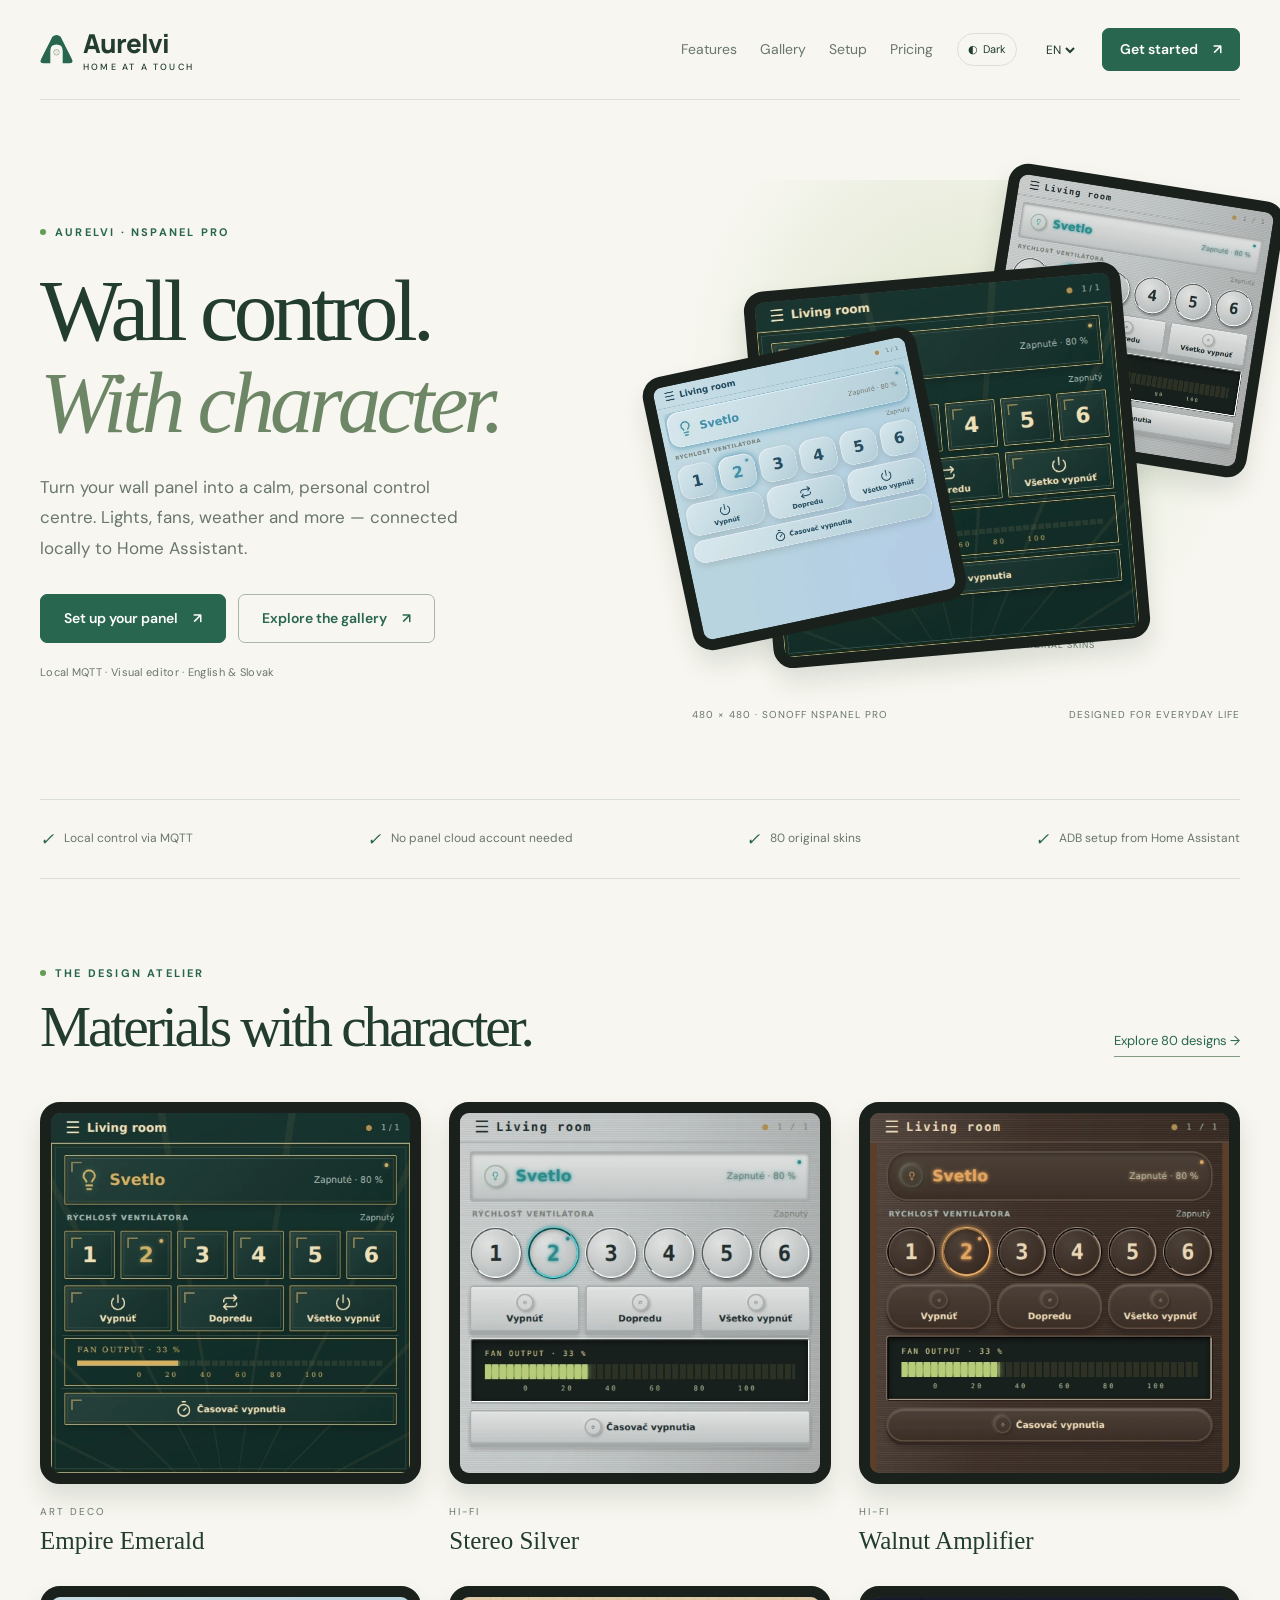
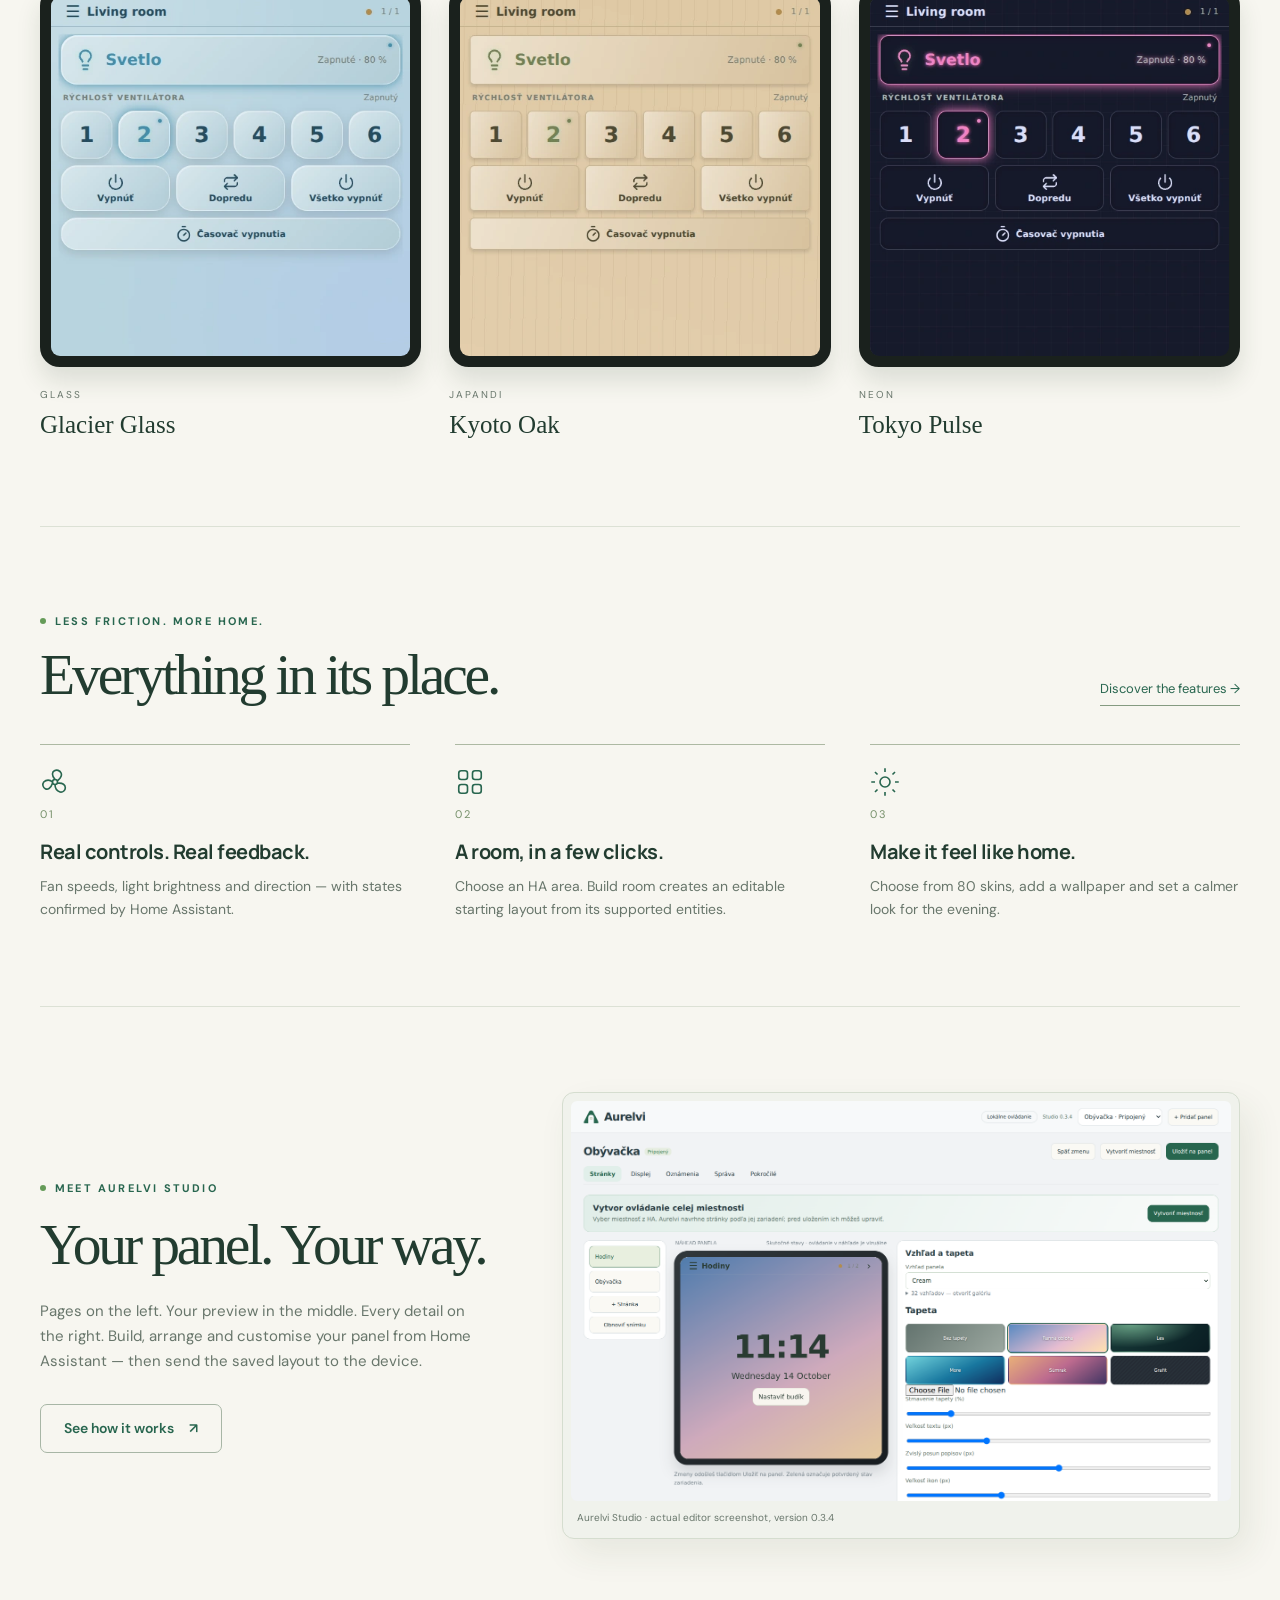
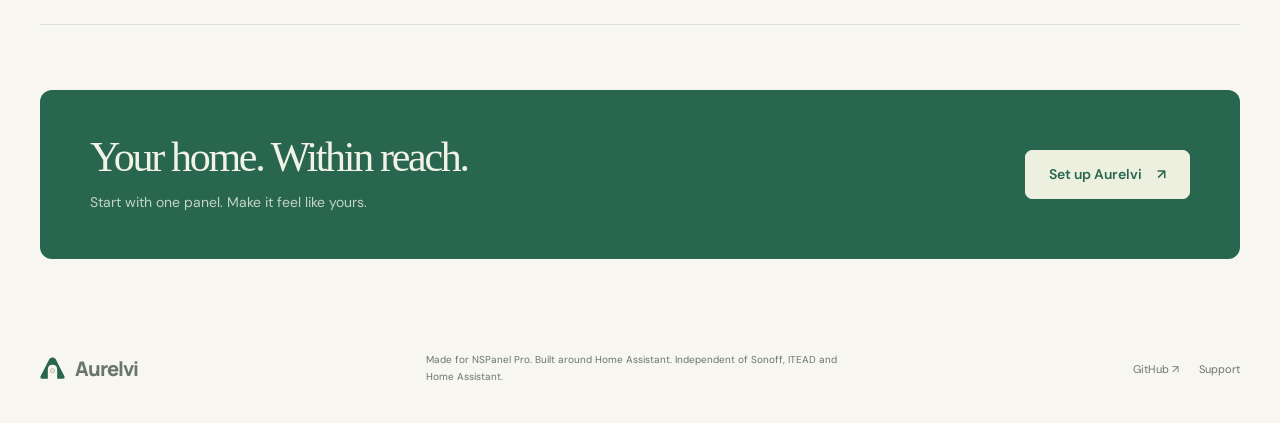
==== commit d12b3817: "Release 0.3.7: complete room inventories, paired controls, 80-skin atelier and dark website" ====
--- a/website/index.html
+++ b/website/index.html
@@ -1,2 +1,3 @@
-<!doctype html>
-<html lang="en"><head><meta charset="utf-8"><meta name="viewport" content="width=device-width,initial-scale=1"><meta name="referrer" content="no-referrer"><meta name="color-scheme" content="light"><title>Home at a touch — Aurelvi</title><meta name="description" content="Aurelvi for NSPanel Pro: local Home Assistant controls, 32 original skins and a visual panel editor."><meta property="og:title" content="Home at a touch — Aurelvi"><meta property="og:description" content="Aurelvi for NSPanel Pro: local Home Assistant controls, 32 original skins and a visual panel editor."><meta name="theme-color" content="#28664f"><link rel="icon" type="image/svg+xml" href="assets/logo.svg"><link rel="stylesheet" href="assets/site.css"><script defer src="assets/skins.js"></script><script defer src="assets/site.js"></script></head><body><a class="skip" href="#main"><span data-en="Skip to content" data-sk="Preskočiť na obsah">Skip to content</span></a><header class="header wrap"><a class="brand" href="index.html"><img src="assets/logo.svg" width="33" height="33" alt=""><span>Aurelvi<small>HOME AT A TOUCH</small></span></a><nav aria-label="Main navigation"><a href="features.html"><span data-en="Features" data-sk="Funkcie">Features</span></a><a href="gallery.html"><span data-en="Gallery" data-sk="Galéria">Gallery</span></a><a href="setup.html"><span data-en="Setup" data-sk="Inštalácia">Setup</span></a><a href="pricing.html"><span data-en="Pricing" data-sk="Cenník">Pricing</span></a></nav><select id="language" aria-label="Language"><option value="en">EN</option><option value="sk">SK</option></select><a class="btn" href="setup.html" ><span data-en="Get started" data-sk="Začať">Get started</span><span aria-hidden="true">↗</span></a></header><main id="main" class="wrap"><section class="hero"><div><div class="eyebrow" data-en="AURELVI · NSPanel Pro" data-sk="AURELVI · NSPanel Pro">AURELVI · NSPanel Pro</div><h1><span data-en="A smarter home." data-sk="Múdrejší domov.">A smarter home.</span><br><em><span data-en="A softer touch." data-sk="Jemnejší dotyk.">A softer touch.</span></em></h1><p class="lead" data-en="Turn your wall panel into a calm, personal control centre. Lights, fans, weather and more — connected locally to Home Assistant." data-sk="Premeň nástenný panel na prehľadné ovládanie domova. Svetlá, ventilátory, počasie a ďalšie funkcie — lokálne pripojené k Home Assistantu.">Turn your wall panel into a calm, personal control centre. Lights, fans, weather and more — connected locally to Home Assistant.</p><div class="actions"><a class="btn" href="setup.html" ><span data-en="Set up your panel" data-sk="Nastaviť panel">Set up your panel</span><span aria-hidden="true">↗</span></a><a class="btn outline" href="gallery.html" ><span data-en="Explore the gallery" data-sk="Pozrieť galériu">Explore the gallery</span><span aria-hidden="true">↗</span></a></div><p class="under-note" data-en="Local MQTT · Visual editor · English &amp; Slovak" data-sk="Lokálne MQTT · Vizuálny editor · Angličtina a slovenčina">Local MQTT · Visual editor · English &amp; Slovak</p></div><div><div class="visual"><div class="device" data-device><div class="panel-screen"><div class="panel-head"><strong>Living room</strong><span>21.5° · 18:42</span></div><div class="panel-title">FAN & LIGHT</div><div class="panel-grid"><button class="control wide active" data-demo-light aria-label="Toggle demo light"><svg viewBox="0 0 24 24" aria-hidden="true"><path d="M9 18h6m-5 3h4M8 14a6 6 0 1 1 8 0l-1 3H9z"/></svg><span>Ceiling light</span></button><button class="control" data-speed="1">1<small>LOW</small></button><button class="control active" data-speed="2">2<small>SOFT</small></button><button class="control" data-speed="3">3<small>BREEZE</small></button><button class="control" data-speed="4">4<small>FRESH</small></button><button class="control" data-speed="5">5<small>STRONG</small></button><button class="control" data-speed="6">6<small>MAX</small></button><button class="control" data-demo-off aria-label="Turn demo fan off">○<small>OFF</small></button><button class="control" data-demo-toggle aria-label="Toggle demo fan direction">⇄<small>DIRECTION</small></button><button class="control" data-demo-toggle aria-label="Toggle demo timer"><svg viewBox="0 0 24 24" aria-hidden="true"><circle cx="12" cy="12" r="9"/><path d="M12 6v6l4 2"/></svg><small>TIMER</small></button></div><div class="panel-foot">● ○ ○</div></div></div><div class="demo-label" data-en="Interactive design preview · try the buttons" data-sk="Interaktívny náhľad dizajnu · vyskúšaj tlačidlá">Interactive design preview · try the buttons</div><div class="theme-dots"><button class="theme-dot" style="background:#f2ece1" data-theme="cream" aria-label="Cream" aria-pressed="true"></button><button class="theme-dot" style="background:#171f1c" data-theme="night" aria-label="Night" aria-pressed="false"></button><button class="theme-dot" style="background:#f0dfe1" data-theme="rose-room" aria-label="Rose Room" aria-pressed="false"></button><span class="theme-name" data-theme-name>Cream</span></div></div><div class="caption-line"><span>480 × 480 · SONOFF NSPANEL PRO</span><span data-en="Designed for everyday life" data-sk="Pre každodenný život">Designed for everyday life</span></div></div></section><div class="trust"><span><i class="check" aria-hidden="true">✓</i><span data-en="Local control via MQTT" data-sk="Lokálne ovládanie cez MQTT">Local control via MQTT</span></span><span><i class="check" aria-hidden="true">✓</i><span data-en="No panel cloud account needed" data-sk="Panel nepotrebuje cloudový účet">No panel cloud account needed</span></span><span><i class="check" aria-hidden="true">✓</i><span data-en="32 original skins" data-sk="32 vlastných vzhľadov">32 original skins</span></span><span><i class="check" aria-hidden="true">✓</i><span data-en="ADB setup from Home Assistant" data-sk="ADB nastavenie z Home Assistanta">ADB setup from Home Assistant</span></span></div><section class="section"><div class="section-head"><div><div class="eyebrow" data-en="LESS FRICTION. MORE HOME." data-sk="MENEJ KLIKOV. VIAC DOMOVA.">LESS FRICTION. MORE HOME.</div><h2 data-en="Everything in its place." data-sk="Všetko na svojom mieste.">Everything in its place.</h2></div><a class="text-link" href="features.html"><span data-en="Discover the features →" data-sk="Preskúmať funkcie →">Discover the features →</span></a></div><div class="feature-grid"><article class="feature"><svg viewBox="0 0 24 24" aria-hidden="true"><circle cx="12" cy="12" r="2"/><path d="M12 10C6 3 15 0 17 5c1 3-2 5-3 6m0 2c9-1 7 8 2 7-3-1-4-4-4-6m-2-1c-3 9-10 3-7-1 2-2 5-2 7 0"/></svg><div class="num">01</div><h3 data-en="Real controls. Real feedback." data-sk="Ovládanie so spätnou väzbou.">Real controls. Real feedback.</h3><p data-en="Fan speeds, light brightness and direction — with states confirmed by Home Assistant." data-sk="Rýchlosti ventilátora, jas svetla a smer otáčania — so stavmi potvrdenými Home Assistantom.">Fan speeds, light brightness and direction — with states confirmed by Home Assistant.</p></article><article class="feature"><svg viewBox="0 0 24 24" aria-hidden="true"><rect x="3" y="3" width="7" height="7" rx="2"/><rect x="14" y="3" width="7" height="7" rx="2"/><rect x="3" y="14" width="7" height="7" rx="2"/><rect x="14" y="14" width="7" height="7" rx="2"/></svg><div class="num">02</div><h3 data-en="A room, in a few clicks." data-sk="Miestnosť na pár klikov.">A room, in a few clicks.</h3><p data-en="Choose an HA area. Build room creates an editable starting layout from its supported entities." data-sk="Vyber miestnosť v HA. Sprievodca vytvorí upraviteľné rozloženie z jej podporovaných entít.">Choose an HA area. Build room creates an editable starting layout from its supported entities.</p></article><article class="feature"><svg viewBox="0 0 24 24" aria-hidden="true"><circle cx="12" cy="12" r="4"/><path d="M12 1v3m0 16v3M1 12h3m16 0h3M4 4l2 2m12 12 2 2M4 20l2-2M18 6l2-2"/></svg><div class="num">03</div><h3 data-en="Make it feel like home." data-sk="Dizajn podľa tvojho domova.">Make it feel like home.</h3><p data-en="Choose from 32 skins, add a wallpaper and set a calmer look for the evening." data-sk="Vyber si z 32 vzhľadov, pridaj tapetu a nastav pokojnejší vzhľad na večer.">Choose from 32 skins, add a wallpaper and set a calmer look for the evening.</p></article></div></section><section class="section studio-section"><div><div class="eyebrow" data-en="MEET AURELVI STUDIO" data-sk="SPOZNAJ AURELVI STUDIO">MEET AURELVI STUDIO</div><h2 data-en="Your panel. Your way." data-sk="Tvoj panel. Tvoje pravidlá.">Your panel. Your way.</h2><p data-en="Pages on the left. Your preview in the middle. Every detail on the right. Build, arrange and customise your panel from Home Assistant — then send the saved layout to the device." data-sk="Stránky vľavo, náhľad uprostred, nastavenia vpravo. Vytvor a uprav panel priamo v Home Assistante a uložené rozloženie odošli do zariadenia.">Pages on the left. Your preview in the middle. Every detail on the right. Build, arrange and customise your panel from Home Assistant — then send the saved layout to the device.</p><div class="actions"><a class="btn outline" href="setup.html#studio" ><span data-en="See how it works" data-sk="Ako to funguje">See how it works</span><span aria-hidden="true">↗</span></a></div></div><figure class="studio-image"><img src="assets/studio.png" width="1320" height="800" alt="Aurelvi Studio editor with page list, preview and inspector"><figcaption data-en="Aurelvi Studio · actual editor screenshot, version 0.3.4" data-sk="Aurelvi Studio · skutočný obrázok editora, verzia 0.3.4">Aurelvi Studio · actual editor screenshot, version 0.3.4</figcaption></figure></section><section class="cta-band"><div><h2 data-en="Your home. Within reach." data-sk="Tvoj domov. Na dosah.">Your home. Within reach.</h2><p data-en="Start with one panel. Make it feel like yours." data-sk="Začni jedným panelom. Prispôsob si ho podľa seba.">Start with one panel. Make it feel like yours.</p></div><a class="btn" href="setup.html" ><span data-en="Set up Aurelvi" data-sk="Nainštalovať Aurelvi">Set up Aurelvi</span><span aria-hidden="true">↗</span></a></section></main><footer class="footer wrap"><a class="brand" href="index.html"><img src="assets/logo.svg" width="25" height="25" alt="">Aurelvi</a><p data-en="Made for NSPanel Pro. Built around Home Assistant. Independent of Sonoff, ITEAD and Home Assistant." data-sk="Pre NSPanel Pro a Home Assistant. Nezávislý projekt bez prepojenia na Sonoff, ITEAD a Home Assistant.">Made for NSPanel Pro. Built around Home Assistant. Independent of Sonoff, ITEAD and Home Assistant.</p><div class="footer-links"><a href="https://github.com/sonics007/aurelvi-ha">GitHub ↗</a><a href="https://github.com/sonics007/aurelvi-ha/issues"><span data-en="Support" data-sk="Podpora">Support</span></a></div></footer></body></html>
+<!DOCTYPE html>
+
+<html lang="en"><head><meta charset="utf-8"/><meta content="width=device-width,initial-scale=1" name="viewport"/><meta content="no-referrer" name="referrer"/><script data-mode-init="">try{document.documentElement.dataset.mode=localStorage.getItem('aurelvi-web-mode')||(matchMedia('(prefers-color-scheme: dark)').matches?'dark':'light')}catch(e){document.documentElement.dataset.mode='light'}</script><meta content="light" name="color-scheme"/><title>Home at a touch — Aurelvi</title><meta content="Aurelvi for NSPanel Pro: local Home Assistant controls, 80 original skins and a visual panel editor." name="description"/><meta content="Home at a touch — Aurelvi" property="og:title"/><meta content="Aurelvi for NSPanel Pro: local Home Assistant controls, 80 original skins and a visual panel editor." property="og:description"/><meta content="#28664f" name="theme-color"/><link href="assets/logo.svg" rel="icon" type="image/svg+xml"/><link href="assets/site.css" rel="stylesheet"/><script defer="" src="assets/skins.js"></script><script defer="" src="assets/site.js"></script></head><body><a class="skip" href="#main"><span data-en="Skip to content" data-sk="Preskočiť na obsah">Skip to content</span></a><header class="header wrap"><a class="brand" href="index.html"><img alt="" height="33" src="assets/logo.svg" width="33"/><span>Aurelvi<small>HOME AT A TOUCH</small></span></a><nav aria-label="Main navigation"><a href="features.html"><span data-en="Features" data-sk="Funkcie">Features</span></a><a href="gallery.html"><span data-en="Gallery" data-sk="Galéria">Gallery</span></a><a href="setup.html"><span data-en="Setup" data-sk="Inštalácia">Setup</span></a><a href="pricing.html"><span data-en="Pricing" data-sk="Cenník">Pricing</span></a></nav><button aria-label="Toggle dark background" aria-pressed="false" class="appearance-toggle" id="appearance-toggle"><span aria-hidden="true">◐</span> <span data-mode-label="">Dark</span></button><select aria-label="Language" id="language"><option value="en">EN</option><option value="sk">SK</option></select><a class="btn" href="setup.html"><span data-en="Get started" data-sk="Začať">Get started</span><span aria-hidden="true">↗</span></a></header><main class="wrap" id="main"><section class="hero"><div><div class="eyebrow" data-en="AURELVI · NSPanel Pro" data-sk="AURELVI · NSPanel Pro">AURELVI · NSPanel Pro</div><h1><span data-en="Wall control." data-sk="Ovládanie na stene.">Wall control.</span><br/><em><span data-en="With character." data-sk="So štýlom.">With character.</span></em></h1><p class="lead" data-en="Turn your wall panel into a calm, personal control centre. Lights, fans, weather and more — connected locally to Home Assistant." data-sk="Premeň nástenný panel na prehľadné ovládanie domova. Svetlá, ventilátory, počasie a ďalšie funkcie — lokálne pripojené k Home Assistantu.">Turn your wall panel into a calm, personal control centre. Lights, fans, weather and more — connected locally to Home Assistant.</p><div class="actions"><a class="btn" href="setup.html"><span data-en="Set up your panel" data-sk="Nastaviť panel">Set up your panel</span><span aria-hidden="true">↗</span></a><a class="btn outline" href="gallery.html"><span data-en="Explore the gallery" data-sk="Pozrieť galériu">Explore the gallery</span><span aria-hidden="true">↗</span></a></div><p class="under-note" data-en="Local MQTT · Visual editor · English &amp; Slovak" data-sk="Lokálne MQTT · Vizuálny editor · Angličtina a slovenčina">Local MQTT · Visual editor · English &amp; Slovak</p></div><div><div class="visual hero-art"><div class="hero-mosaic"><a class="panel-shot hero-shot main-shot" href="gallery.html?skin=empire-emerald"><img alt="Aurelvi Empire Emerald Art Deco panel" height="480" src="assets/empire-emerald.webp" width="480"/></a><a class="panel-shot hero-shot side-shot one" href="gallery.html?skin=stereo-silver"><img alt="Aurelvi Stereo Silver Hi-Fi panel" height="480" src="assets/stereo-silver.webp" width="480"/></a><a class="panel-shot hero-shot side-shot two" href="gallery.html?skin=glacier-glass"><img alt="Aurelvi Glacier Glass panel" height="480" src="assets/glacier-glass.webp" width="480"/></a></div><div class="demo-label" data-en="Actual Aurelvi app renders · 80 original skins" data-sk="Skutočné ukážky z aplikácie · 80 vlastných vzhľadov">Actual Aurelvi app renders · 80 original skins</div></div><div class="caption-line"><span>480 × 480 · SONOFF NSPANEL PRO</span><span data-en="Designed for everyday life" data-sk="Pre každodenný život">Designed for everyday life</span></div></div></section><div class="trust"><span><i aria-hidden="true" class="check">✓</i><span data-en="Local control via MQTT" data-sk="Lokálne ovládanie cez MQTT">Local control via MQTT</span></span><span><i aria-hidden="true" class="check">✓</i><span data-en="No panel cloud account needed" data-sk="Panel nepotrebuje cloudový účet">No panel cloud account needed</span></span><span><i aria-hidden="true" class="check">✓</i><span data-en="80 original skins" data-sk="80 vlastných vzhľadov">80 original skins</span></span><span><i aria-hidden="true" class="check">✓</i><span data-en="ADB setup from Home Assistant" data-sk="ADB nastavenie z Home Assistanta">ADB setup from Home Assistant</span></span></div><section class="section atelier"><div class="section-head"><div><div class="eyebrow" data-en="THE DESIGN ATELIER" data-sk="DIZAJNOVÝ ATELIÉR">THE DESIGN ATELIER</div><h2 data-en="Materials with character." data-sk="Materiály s charakterom.">Materials with character.</h2></div><a class="text-link" href="gallery.html"><span data-en="Explore 80 designs →" data-sk="Preskúmať 80 dizajnov →">Explore 80 designs →</span></a></div><div class="design-strip"><a class="design-shot" href="gallery.html?skin=empire-emerald"><div class="panel-shot"><img alt="Empire Emerald · Art Deco" height="480" loading="lazy" src="assets/empire-emerald.webp" width="480"/></div><span>Art Deco</span><strong>Empire Emerald</strong></a><a class="design-shot" href="gallery.html?skin=stereo-silver"><div class="panel-shot"><img alt="Stereo Silver · Hi-Fi" height="480" loading="lazy" src="assets/stereo-silver.webp" width="480"/></div><span>Hi-Fi</span><strong>Stereo Silver</strong></a><a class="design-shot" href="gallery.html?skin=walnut-amplifier"><div class="panel-shot"><img alt="Walnut Amplifier · Hi-Fi" height="480" loading="lazy" src="assets/walnut-amplifier.webp" width="480"/></div><span>Hi-Fi</span><strong>Walnut Amplifier</strong></a><a class="design-shot" href="gallery.html?skin=glacier-glass"><div class="panel-shot"><img alt="Glacier Glass · Glass" height="480" loading="lazy" src="assets/glacier-glass.webp" width="480"/></div><span>Glass</span><strong>Glacier Glass</strong></a><a class="design-shot" href="gallery.html?skin=kyoto-oak"><div class="panel-shot"><img alt="Kyoto Oak · Japandi" height="480" loading="lazy" src="assets/kyoto-oak.webp" width="480"/></div><span>Japandi</span><strong>Kyoto Oak</strong></a><a class="design-shot" href="gallery.html?skin=tokyo-pulse"><div class="panel-shot"><img alt="Tokyo Pulse · Neon" height="480" loading="lazy" src="assets/tokyo-pulse.webp" width="480"/></div><span>Neon</span><strong>Tokyo Pulse</strong></a></div></section><section class="section"><div class="section-head"><div><div class="eyebrow" data-en="LESS FRICTION. MORE HOME." data-sk="MENEJ KLIKOV. VIAC DOMOVA.">LESS FRICTION. MORE HOME.</div><h2 data-en="Everything in its place." data-sk="Všetko na svojom mieste.">Everything in its place.</h2></div><a class="text-link" href="features.html"><span data-en="Discover the features →" data-sk="Preskúmať funkcie →">Discover the features →</span></a></div><div class="feature-grid"><article class="feature"><svg aria-hidden="true" viewbox="0 0 24 24"><circle cx="12" cy="12" r="2"></circle><path d="M12 10C6 3 15 0 17 5c1 3-2 5-3 6m0 2c9-1 7 8 2 7-3-1-4-4-4-6m-2-1c-3 9-10 3-7-1 2-2 5-2 7 0"></path></svg><div class="num">01</div><h3 data-en="Real controls. Real feedback." data-sk="Ovládanie so spätnou väzbou.">Real controls. Real feedback.</h3><p data-en="Fan speeds, light brightness and direction — with states confirmed by Home Assistant." data-sk="Rýchlosti ventilátora, jas svetla a smer otáčania — so stavmi potvrdenými Home Assistantom.">Fan speeds, light brightness and direction — with states confirmed by Home Assistant.</p></article><article class="feature"><svg aria-hidden="true" viewbox="0 0 24 24"><rect height="7" rx="2" width="7" x="3" y="3"></rect><rect height="7" rx="2" width="7" x="14" y="3"></rect><rect height="7" rx="2" width="7" x="3" y="14"></rect><rect height="7" rx="2" width="7" x="14" y="14"></rect></svg><div class="num">02</div><h3 data-en="A room, in a few clicks." data-sk="Miestnosť na pár klikov.">A room, in a few clicks.</h3><p data-en="Choose an HA area. Build room creates an editable starting layout from its supported entities." data-sk="Vyber miestnosť v HA. Sprievodca vytvorí upraviteľné rozloženie z jej podporovaných entít.">Choose an HA area. Build room creates an editable starting layout from its supported entities.</p></article><article class="feature"><svg aria-hidden="true" viewbox="0 0 24 24"><circle cx="12" cy="12" r="4"></circle><path d="M12 1v3m0 16v3M1 12h3m16 0h3M4 4l2 2m12 12 2 2M4 20l2-2M18 6l2-2"></path></svg><div class="num">03</div><h3 data-en="Make it feel like home." data-sk="Dizajn podľa tvojho domova.">Make it feel like home.</h3><p data-en="Choose from 80 skins, add a wallpaper and set a calmer look for the evening." data-sk="Vyber si z 80 vzhľadov, pridaj tapetu a nastav pokojnejší vzhľad na večer.">Choose from 80 skins, add a wallpaper and set a calmer look for the evening.</p></article></div></section><section class="section studio-section"><div><div class="eyebrow" data-en="MEET AURELVI STUDIO" data-sk="SPOZNAJ AURELVI STUDIO">MEET AURELVI STUDIO</div><h2 data-en="Your panel. Your way." data-sk="Tvoj panel. Tvoje pravidlá.">Your panel. Your way.</h2><p data-en="Pages on the left. Your preview in the middle. Every detail on the right. Build, arrange and customise your panel from Home Assistant — then send the saved layout to the device." data-sk="Stránky vľavo, náhľad uprostred, nastavenia vpravo. Vytvor a uprav panel priamo v Home Assistante a uložené rozloženie odošli do zariadenia.">Pages on the left. Your preview in the middle. Every detail on the right. Build, arrange and customise your panel from Home Assistant — then send the saved layout to the device.</p><div class="actions"><a class="btn outline" href="setup.html#studio"><span data-en="See how it works" data-sk="Ako to funguje">See how it works</span><span aria-hidden="true">↗</span></a></div></div><figure class="studio-image"><img alt="Aurelvi Studio editor with page list, preview and inspector" height="800" src="assets/studio.png" width="1800"/><figcaption data-en="Aurelvi Studio · actual editor screenshot, version 0.3.4" data-sk="Aurelvi Studio · skutočný obrázok editora, verzia 0.3.4">Aurelvi Studio · actual editor screenshot, version 0.3.4</figcaption></figure></section><section class="cta-band"><div><h2 data-en="Your home. Within reach." data-sk="Tvoj domov. Na dosah.">Your home. Within reach.</h2><p data-en="Start with one panel. Make it feel like yours." data-sk="Začni jedným panelom. Prispôsob si ho podľa seba.">Start with one panel. Make it feel like yours.</p></div><a class="btn" href="setup.html"><span data-en="Set up Aurelvi" data-sk="Nainštalovať Aurelvi">Set up Aurelvi</span><span aria-hidden="true">↗</span></a></section></main><footer class="footer wrap"><a class="brand" href="index.html"><img alt="" height="25" src="assets/logo.svg" width="25"/>Aurelvi</a><p data-en="Made for NSPanel Pro. Built around Home Assistant. Independent of Sonoff, ITEAD and Home Assistant." data-sk="Pre NSPanel Pro a Home Assistant. Nezávislý projekt bez prepojenia na Sonoff, ITEAD a Home Assistant.">Made for NSPanel Pro. Built around Home Assistant. Independent of Sonoff, ITEAD and Home Assistant.</p><div class="footer-links"><a href="https://github.com/sonics007/aurelvi-ha">GitHub ↗</a><a href="https://github.com/sonics007/aurelvi-ha/issues"><span data-en="Support" data-sk="Podpora">Support</span></a></div></footer></body></html>
--- a/website/assets/site.css
+++ b/website/assets/site.css
@@ -2,3 +2,21 @@
 :root{--paper:#f7f6f0;--ink:#223c30;--muted:#68766b;--line:#dce1d5;--green:#28664f;--light:#e8eddf;--white:#fff;--serif:Georgia,'Times New Roman',serif}*{box-sizing:border-box}html{scroll-behavior:smooth;scroll-padding-top:110px}body{margin:0;background:var(--paper);color:var(--ink);font:16px/1.65 'DM Sans',Arial,sans-serif}a{color:inherit;text-decoration:none}button,input,select{font:inherit}button,a,select{-webkit-tap-highlight-color:transparent}button{color:inherit;cursor:pointer}button:focus-visible,a:focus-visible,select:focus-visible,input:focus-visible{outline:3px solid #659f75;outline-offset:5px}img{max-width:100%;display:block}h1,h2,h3,p{margin:0}h1,h2{font-family:var(--serif);font-weight:400;letter-spacing:-.055em;line-height:1.05}h1{font-size:clamp(56px,6.8vw,98px)}h2{font-size:clamp(38px,4.5vw,62px)}h3{font:700 20px/1.3 Manrope,Arial,sans-serif;letter-spacing:-.5px}p{color:var(--muted)}.wrap{width:min(1216px,calc(100% - 80px));margin:auto}.skip{position:absolute;top:-90px;background:var(--green);color:white;padding:10px;z-index:100}.skip:focus{top:0}.header{height:100px;display:flex;align-items:center;gap:36px;border-bottom:1px solid var(--line)}.brand{display:flex;align-items:center;gap:10px;font:800 26px Manrope,Arial;letter-spacing:-1px}.brand img{width:33px;height:33px}.brand small{display:block;font:500 9px/1.4 'DM Sans',Arial;letter-spacing:2.2px}.header nav{display:flex;gap:27px;margin-left:auto;font-size:14px}.header nav a{padding:10px 0;color:var(--muted)}.header nav a[aria-current=page]{color:var(--ink);box-shadow:0 2px var(--green)}.header select{background:transparent;border:0;font-size:12px;color:var(--ink);padding:8px}.btn{display:inline-flex;align-items:center;justify-content:center;gap:15px;padding:13px 23px;border:1px solid var(--green);border-radius:7px;font-size:14px;font-weight:600;line-height:1.5;background:var(--green);color:white}.btn:hover{background:#1f513d;color:white}.btn.outline{background:transparent;color:var(--green);border-color:#a8b6a6}.btn.outline:hover{background:var(--light)}.header>.btn{padding:10px 17px}.eyebrow{font-size:11px;letter-spacing:2.2px;text-transform:uppercase;color:var(--green);font-weight:700;display:flex;align-items:center;gap:9px}.eyebrow:before{content:'';width:6px;height:6px;background:#659b58;border-radius:50%}.hero{display:grid;grid-template-columns:1.1fr 1fr;gap:50px;align-items:center;padding:72px 0 60px}.hero h1{margin:24px 0}.hero h1 em{font-weight:400;color:#6d8766}.hero .lead{font-size:17px;max-width:445px;line-height:1.8}.actions{display:flex;flex-wrap:wrap;gap:12px;margin-top:30px}.under-note{font-size:11px;margin-top:20px;letter-spacing:.3px}.visual{position:relative;min-width:0;padding:40px 35px 20px;background:radial-gradient(ellipse at 50% 40%,#e0e5cc 0,#edf0e3 50%,transparent 72%);display:flex;align-items:center;flex-direction:column}.visual:before{content:'';width:90%;height:90%;position:absolute;border:1px solid #d9dfcd;border-radius:50%;top:0;z-index:-1}.device{--bg:#f2ece1;--fg:#293b32;--accent:#2f805b;background:linear-gradient(145deg,#3a3c35,#141915);border-radius:28px;padding:17px;width:min(100%,368px);aspect-ratio:1;box-shadow:14px 28px 40px #253b2829,0 2px 2px #fff9 inset,-1px -1px 4px #000;position:relative}.device:after{content:'';position:absolute;bottom:5px;left:46%;width:8%;height:3px;border-radius:10px;background:#454b41}.panel-screen{background:var(--bg);color:var(--fg);border-radius:13px;height:100%;padding:19px;display:flex;flex-direction:column;position:relative;overflow:hidden}.panel-head{display:flex;justify-content:space-between;font-size:10px;margin-bottom:13px;align-items:center}.panel-head strong{font-size:13px}.panel-head span{font-size:9px}.panel-title{font-size:10px;opacity:.6;letter-spacing:1.4px;text-transform:uppercase;margin-bottom:10px}.panel-grid{display:grid;grid-template-columns:repeat(3,1fr);gap:9px;flex:1}.control{border:1px solid #ffffff70;border-radius:11px;background:color-mix(in srgb,var(--bg),white 12%);color:var(--fg);box-shadow:3px 4px 6px #0002,-2px -2px 4px #fff6;display:flex;align-items:center;justify-content:center;flex-direction:column;gap:2px;min-height:50px;font-size:17px;position:relative}.control small{font-size:9px;opacity:.7}.control svg{width:22px;height:22px;fill:none;stroke:currentColor;stroke-width:1.6}.control.wide{grid-column:span 3;flex-direction:row;gap:12px;font-size:11px;min-height:44px}.control.active{color:var(--accent);box-shadow:inset 2px 2px 5px #0002,inset -2px -2px 5px #fff4}.control.active:after{content:'';position:absolute;bottom:6px;width:14px;height:2px;background:var(--accent);box-shadow:0 0 7px var(--accent);border-radius:2px}.panel-foot{font-size:8px;text-align:center;letter-spacing:6px;padding-top:13px;opacity:.6}.demo-label{font-size:10px;letter-spacing:1.2px;color:var(--muted);margin:22px 0 9px;text-transform:uppercase}.theme-dots{display:flex;gap:9px;align-items:center}.theme-dot{height:24px;width:24px;border:3px solid var(--paper);outline:1px solid transparent;border-radius:50%;padding:0}.theme-dot[aria-pressed=true]{outline-color:var(--green)}.theme-name{font-size:12px;margin-left:5px;color:var(--muted)}.caption-line{display:flex;justify-content:space-between;margin-top:25px;font-size:10px;letter-spacing:1px;text-transform:uppercase;color:var(--muted)}.trust{border-top:1px solid var(--line);border-bottom:1px solid var(--line);display:flex;justify-content:space-between;gap:20px;padding:25px 0;font-size:12px;color:var(--muted)}.trust b{font-weight:600;color:var(--ink)}.trust span{display:flex;align-items:center;gap:10px}.check{color:var(--green);font-size:17px}.section{padding:85px 0;border-bottom:1px solid var(--line)}.section-head{display:flex;align-items:end;justify-content:space-between;gap:25px;margin-bottom:38px}.section-head h2{margin-top:15px}.text-link{font-size:13px;border-bottom:1px solid #859b81;padding-bottom:5px;color:var(--green);white-space:nowrap}.feature-grid{display:grid;grid-template-columns:repeat(3,1fr);gap:45px}.feature{border-top:1px solid #adb9a3;padding-top:22px}.feature .num{font-size:11px;color:#77916b;letter-spacing:2px}.feature h3{margin:16px 0 10px}.feature p{font-size:14px}.feature svg{width:30px;height:30px;stroke:var(--green);fill:none;stroke-width:1.3}.studio-section{display:grid;grid-template-columns:.8fr 1.2fr;gap:70px;align-items:center}.studio-section h2{margin:18px 0 24px}.studio-section p{font-size:15px}.studio-image{border:1px solid #d5ddcf;border-radius:12px;padding:8px;background:#f0f2ec;box-shadow:10px 15px 35px #2c462615}.studio-image img{border-radius:6px;width:100%;height:auto;aspect-ratio:1.65;object-fit:cover;object-position:top}.studio-image figcaption{font-size:10px;color:var(--muted);padding:9px 6px 3px}.studio-image{margin:0}.cta-band{margin:65px 0;background:var(--green);color:#f2f2e7;border-radius:12px;padding:45px 50px;display:flex;align-items:center;justify-content:space-between;gap:30px}.cta-band h2{font-size:42px}.cta-band p{color:#c4d4c5;margin-top:12px;font-size:14px}.cta-band .btn{background:#edf0df;color:var(--green);border-color:#edf0df;white-space:nowrap}.footer{display:flex;justify-content:space-between;align-items:center;padding:28px 0 38px;gap:25px;font-size:11px;color:var(--muted)}.footer .brand{font-size:20px}.footer .brand img{width:25px;height:25px}.footer p{font-size:10px;max-width:420px}.footer-links{display:flex;gap:20px}.page-intro{padding:60px 0 50px;max-width:820px}.page-intro h1{font-size:clamp(53px,6vw,79px);margin:20px 0}.page-intro p{max-width:640px;font-size:17px}.requirements{display:grid;grid-template-columns:repeat(3,1fr);gap:25px;padding:28px 0 35px;border-top:1px solid var(--line);border-bottom:1px solid var(--line)}.requirements h3{font-size:15px;margin-bottom:7px}.requirements p{font-size:13px}.guide-layout{display:grid;grid-template-columns:185px minmax(0,1fr);gap:70px;padding:55px 0}.guide-nav{position:sticky;top:30px;align-self:start;display:flex;flex-direction:column;gap:15px;font-size:12px;color:var(--muted)}.guide-nav b{color:var(--ink);font-size:10px;letter-spacing:1.7px;margin-bottom:6px}.guide-nav a:hover{color:var(--green)}.guide-stage{padding:0 0 45px;margin-bottom:38px;border-bottom:1px solid var(--line)}.guide-stage h2{font-size:40px;margin:13px 0 25px}.step{display:grid;grid-template-columns:38px 1fr;gap:17px;margin:26px 0}.step-number{font:400 26px var(--serif);color:#97a389;padding-top:2px}.step h3{font-size:17px;margin-bottom:8px}.step p{font-size:14px;margin:8px 0}.step .btn{font-size:12px;padding:10px 16px;margin:8px 8px 8px 0}.code{display:flex;align-items:start;justify-content:space-between;gap:14px;margin:12px 0;padding:15px 16px;background:#e9ede3;border:1px solid #d9e0d2;border-radius:6px;overflow:hidden}.code code{font:12px/1.8 ui-monospace,SFMono-Regular,Consolas,monospace;overflow-wrap:anywhere;white-space:pre-wrap;color:#36553d;min-width:0}.copy{background:var(--paper);border:1px solid #c8d4c0;border-radius:4px;font-size:10px;padding:5px 9px;flex-shrink:0}.callout{background:#e9edde;border-left:3px solid #8fa676;padding:16px 20px;font-size:13px;color:#45583c;margin:20px 0}.callout.warn{background:#f1ebdd;border-color:#bda56a;color:#786037}.guide-stage .studio-image{margin:25px 0}.diagram{background:#e9eddf;border:1px solid #d6dece;border-radius:12px;padding:25px;margin:24px 0}.diagram-header{font:700 15px Manrope,Arial;margin-bottom:18px}.diagram-row{display:flex;justify-content:space-between;border-bottom:1px solid #d4ddcc;padding:10px 0;font-size:12px;gap:20px}.diagram-row span:last-child{font-family:monospace;color:var(--green)}.diagram-buttons{display:flex;gap:9px;flex-wrap:wrap;margin-top:18px}.diagram-buttons span{padding:9px 13px;border:1px solid #b7c9ad;border-radius:6px;background:#f5f7ec;font-size:10px}.diagram-label{font-size:10px;color:var(--muted);margin-top:14px}.faq{border-top:1px solid var(--line);padding:16px 0}.faq summary{font-size:15px;cursor:pointer;font-weight:600}.faq p{font-size:14px;padding-top:12px}.gallery-layout{display:grid;grid-template-columns:420px minmax(0,1fr);gap:60px;align-items:start;padding-bottom:65px}.gallery-preview{position:sticky;top:25px;background:#ecf0e1;border-radius:15px;padding:28px 24px;text-align:center}.gallery-preview .visual{padding:0;background:none}.gallery-preview .visual:before{display:none}.gallery-preview .device{width:315px}.gallery-preview h2{font:600 21px Manrope,Arial;margin:25px 0 4px;letter-spacing:-.4px}.gallery-preview p{font-size:11px}.filters{display:flex;gap:8px;margin-bottom:22px;flex-wrap:wrap}.filter{background:transparent;border:1px solid #bcc9b5;border-radius:50px;font-size:11px;padding:7px 17px}.filter[aria-pressed=true]{background:var(--green);color:#fff;border-color:var(--green)}.skin-grid{display:grid;grid-template-columns:repeat(3,1fr);gap:12px}.skin-choice{padding:0 0 10px;border:1px solid var(--line);background:#fdfcf7;text-align:left;border-radius:8px;overflow:hidden}.skin-choice[aria-pressed=true]{outline:2px solid var(--green);outline-offset:2px}.skin-choice[hidden]{display:none}.mini-panel{height:100px;background:var(--bg);color:var(--fg);padding:12px;display:grid;grid-template-columns:repeat(3,1fr);gap:7px}.mini-panel i{height:30px;border-radius:5px;border:1px solid #ffffff44;box-shadow:2px 3px 4px #0003,-1px -1px 2px #fff4;display:grid;place-items:center;font:normal 13px Arial}.mini-panel i:first-child{grid-column:span 3;height:24px;font-size:8px;color:var(--accent)}.skin-choice strong{display:block;font-size:10px;font-weight:500;padding:10px 12px 0}.skin-choice small{display:block;font-size:8px;opacity:.6;padding:0 12px}.gallery-count{font-size:11px;color:var(--muted);margin-bottom:18px}.feature-list{display:grid;grid-template-columns:1fr 1fr;gap:45px 65px;padding:20px 0 60px}.feature-list .feature h3{font-size:24px}.feature-list .feature p{font-size:15px}.tag{display:inline-block;border:1px solid #b7c4ac;border-radius:4px;font-size:9px;letter-spacing:1px;padding:3px 7px;margin-top:15px;color:#627b53;text-transform:uppercase}.limitations{background:#ecefe2;padding:35px;border-radius:12px;margin:15px 0 60px}.limitations h3{margin-bottom:12px}.limitations p{font-size:14px;max-width:780px}.release-info{font-size:11px;color:#71816c;margin-top:18px}.release-info span{white-space:nowrap}.mobile-label{display:none}.page-toplink{font-size:12px;color:var(--green)}
 @media(prefers-reduced-motion:reduce){html{scroll-behavior:auto}*{transition:none!important}}@media(max-width:1050px){.wrap{width:calc(100% - 50px)}.header{gap:20px}.header nav{gap:18px}.hero{gap:20px}.device{padding:13px;border-radius:24px}.panel-screen{padding:15px}.studio-section{gap:35px}.gallery-layout{grid-template-columns:350px 1fr;gap:30px}.skin-grid{grid-template-columns:repeat(2,1fr)}.guide-layout{gap:40px;grid-template-columns:145px minmax(0,1fr)}}@media(max-width:760px){.wrap{width:calc(100% - 36px)}.header{height:auto;min-height:85px;flex-wrap:wrap;gap:12px;padding:15px 0}.header nav{order:4;width:100%;justify-content:space-between;gap:10px;font-size:12px;padding-bottom:8px}.header>.btn{margin-left:auto;font-size:11px;padding:8px 12px}.header select{font-size:11px}.brand{font-size:23px}.brand small{font-size:7px}.hero{grid-template-columns:1fr;padding:40px 0}.hero h1{font-size:68px}.hero .lead{font-size:16px}.visual{padding:30px 20px 0}.device{width:325px}.panel-screen{padding:18px}.caption-line{margin-top:20px}.trust{display:grid;grid-template-columns:1fr 1fr;padding:20px 0;font-size:10px;gap:12px}.section{padding:55px 0}.section-head{display:block}.section-head .text-link{display:inline-block;margin-top:20px}.feature-grid{grid-template-columns:1fr;gap:30px}.feature p{max-width:450px}.studio-section{grid-template-columns:1fr;gap:30px}.cta-band{display:block;padding:30px;margin:40px 0}.cta-band h2{font-size:35px}.cta-band .btn{margin-top:22px}.footer{flex-wrap:wrap;gap:20px}.footer p{width:100%;order:4}.page-intro{padding:40px 0}.page-intro h1{font-size:58px}.requirements{grid-template-columns:1fr;gap:18px}.guide-layout{grid-template-columns:1fr;gap:25px;padding-top:30px}.guide-nav{position:static;flex-direction:row;flex-wrap:wrap;gap:10px 20px;padding-bottom:25px;border-bottom:1px solid var(--line)}.guide-nav b{width:100%;margin:0}.guide-stage{margin-bottom:30px;padding-bottom:30px}.guide-stage h2{font-size:36px}.step{grid-template-columns:28px 1fr;gap:10px}.step-number{font-size:23px}.code{padding:12px;gap:8px}.code code{font-size:10px}.copy{padding:4px 6px}.gallery-layout{display:flex;flex-direction:column;gap:30px}.gallery-preview{position:static;width:100%;padding:23px}.gallery-controls{width:100%}.skin-grid{grid-template-columns:repeat(3,1fr);gap:8px}.mini-panel{padding:8px;gap:5px;height:85px}.skin-choice strong{font-size:9px;padding-left:8px}.skin-choice small{font-size:7px;padding-left:8px}.feature-list{grid-template-columns:1fr;gap:32px}.limitations{padding:25px}.actions .btn{font-size:12px}.diagram{padding:18px}}@media(max-width:370px){.hero h1{font-size:57px}.header>.btn{display:none}.header select{margin-left:auto}.device{width:285px}.skin-grid{grid-template-columns:repeat(2,1fr)}}
 .price-grid{display:grid;grid-template-columns:repeat(3,1fr);gap:20px;margin:30px 0}.price-card{border:1px solid var(--line);border-radius:12px;padding:32px 28px;display:flex;flex-direction:column;background:#fbfbf6}.price-card.featured{background:#eaf0e0;border-color:#9bb48b}.price{font:400 65px/1 var(--serif);letter-spacing:-3px;margin:30px 0 9px}.price-period{font-size:12px;color:var(--muted)}.price-card ul{list-style:none;padding:0;margin:25px 0 30px;flex:1}.price-card li{padding:8px 0;border-bottom:1px solid var(--line);font-size:12px}.price-card li:before{content:'✓';color:var(--green);margin-right:8px}.price-card .btn{width:100%;font-size:12px}.btn:disabled{cursor:default;background:#cbd3c3;color:#58634f;border-color:#b7c5ac}.licence-form{max-width:580px;margin:40px 0}.licence-form label,#activation-result label{display:block;font-size:13px;font-weight:600;margin-bottom:8px}.licence-form input,#licence-token{width:100%;background:white;border:1px solid #b4c4aa;border-radius:6px;padding:13px;font-size:14px;color:var(--ink)}.licence-form p{font-size:12px;margin-top:10px}#checkout-message{font-size:13px;margin-top:10px;color:#9a4f24}#activation-result{max-width:760px;margin:30px 0}#licence-token{font:11px/1.7 monospace;margin-bottom:15px;resize:vertical}#activation-result[hidden]{display:none}@media(max-width:760px){.price-grid{grid-template-columns:1fr}.price-card{padding:28px}.price{font-size:58px}}
+/* Atelier edition: image-led presentation and an explicit, persistent dark mode. */
+:root{--button:#28664f;--card:#fffef8;--soft:#ecf0e1;--shadow:#233b2821}.btn{background:var(--button)}
+html[data-mode="dark"]{--paper:#101c1a;--ink:#e7e9dc;--muted:#a8b6a8;--line:#32483f;--green:#a5cda0;--light:#243a30;--card:#182a23;--soft:#1b3029;--shadow:#0005;--button:#376f53;color-scheme:dark}
+html[data-mode="dark"] .brand img{filter:brightness(1.8)}html[data-mode="dark"] .header{background:#101c1af2}html[data-mode="dark"] .hero h1 em{color:#a5bc91}
+html[data-mode="dark"] .btn.outline{color:var(--ink);border-color:#5a775d;background:transparent}html[data-mode="dark"] .btn.outline:hover{background:#2c4536}
+html[data-mode="dark"] .card,html[data-mode="dark"] .price-card{background:var(--card)}html[data-mode="dark"] .price-card.featured{background:#253c2c;border-color:#90ae7a}
+html[data-mode="dark"] .gallery-preview,html[data-mode="dark"] .limitations,html[data-mode="dark"] .diagram,html[data-mode="dark"] .code,html[data-mode="dark"] .callout,html[data-mode="dark"] .studio-image{background:var(--soft);color:var(--ink);border-color:var(--line)}
+html[data-mode="dark"] .callout.warn{background:#393324;color:#e0cfad}html[data-mode="dark"] .code code{color:#cedfc0}
+html[data-mode="dark"] .skin-choice{background:var(--card);color:var(--ink)}html[data-mode="dark"] .licence-form input,html[data-mode="dark"] #licence-token{background:#172921;color:var(--ink)}
+html[data-mode="dark"] .hero-art{background:radial-gradient(ellipse at 50% 45%,#395443,transparent 72%)}
+html[data-mode="dark"] .price-card select,html[data-mode="dark"] .collection-picker select,html[data-mode="dark"] .collection-picker input{background:#192b24;color:var(--ink);border-color:var(--line)}
+.appearance-toggle{background:transparent;border:1px solid var(--line);border-radius:50px;padding:6px 10px;white-space:nowrap;font-size:11px;display:flex;gap:5px;align-items:center}.header{gap:24px}.header nav{gap:23px}.header select{padding:7px 1px}.header{position:relative;z-index:5}
+.hero{padding-top:80px;padding-bottom:75px;min-height:660px}.hero-art{padding:10px 0 20px;min-height:480px;justify-content:center}.hero-mosaic{height:430px;position:relative;width:100%;perspective:900px}.hero-shot{position:absolute;display:block;box-shadow:0 23px 45px var(--shadow)}.main-shot{width:69%;left:12%;top:20%;z-index:3;transform:rotate(-5deg)}.side-shot{width:51%;z-index:2}.side-shot.one{right:-5%;top:-2%;transform:rotate(9deg)}.side-shot.two{left:-5%;bottom:-2%;transform:rotate(-12deg);z-index:4}.panel-shot{border:11px solid #1a211d;border-radius:20px;background:#1a211d;box-shadow:inset 1px 1px 2px #fff5,0 14px 25px var(--shadow);overflow:hidden}.panel-shot img{width:100%;height:auto;aspect-ratio:1;display:block}.hero .demo-label{font-size:9px;text-align:center;line-height:1.7;margin-top:18px;letter-spacing:1px}.hero-art:before{display:none}.design-strip{display:grid;grid-template-columns:repeat(3,minmax(0,1fr));gap:28px}.design-shot .panel-shot{transition:transform .2s,box-shadow .2s}.design-shot:hover .panel-shot{transform:translateY(-7px)}.design-shot>span{display:block;font-size:10px;letter-spacing:2px;color:var(--muted);margin-top:20px;text-transform:uppercase}.design-shot strong{display:block;font:400 25px/1.3 var(--serif);margin-top:5px}.atelier .section-head{margin-bottom:45px}.feature-visual{float:right;width:150px;border:6px solid #1a211d;border-radius:10px;margin:0 0 17px 18px;box-shadow:0 7px 17px var(--shadow)}.feature-list .feature{display:flow-root}
+.collection-picker{display:flex;align-items:center;gap:10px;flex-wrap:wrap;margin-bottom:18px}.collection-picker label{font-size:11px}.collection-picker select,.collection-picker input,.price-card select{border:1px solid var(--line);border-radius:7px;padding:9px 12px;background:var(--card);color:var(--ink);min-width:0;font-size:12px}.collection-picker input{max-width:170px}.skin-grid{grid-template-columns:repeat(3,minmax(0,1fr));gap:13px}.mini-panel{display:block;width:100%;height:auto;aspect-ratio:1;background-image:url('theme-atlas.webp');background-size:1000% 800%;padding:0}.skin-choice strong{font-size:11px}.skin-choice small{padding:4px 12px 0;font-size:8px;letter-spacing:1px}.skin-choice{padding-bottom:13px}.actual-preview{width:min(100%,340px);border-width:12px}.skin-large{width:100%;aspect-ratio:1;background-image:url('theme-atlas.webp');background-size:1000% 800%;background-position:0 0}.gallery-preview{background:var(--soft)}.gallery-layout{grid-template-columns:380px minmax(0,1fr);gap:40px}.gallery-preview .visual{width:100%}.gallery-preview p{line-height:1.7}.gallery-preview{top:24px;padding:25px}.modular-prices{grid-template-columns:repeat(4,minmax(0,1fr));gap:15px}.modular-prices .price-card{padding:26px 21px}.modular-prices .price{font-size:50px;letter-spacing:-2px}.modular-prices h3{font-size:17px}.price-card select{width:100%;margin-bottom:15px}.community-band{display:flex;gap:30px;align-items:center;justify-content:space-between;border-top:1px solid var(--line);border-bottom:1px solid var(--line);padding:30px 0}.community-band p{font-size:13px;max-width:760px;margin-top:8px}.community-band .btn{white-space:nowrap}
+@media(max-width:1150px){.header{gap:14px}.header nav{gap:18px}.hero-mosaic{height:370px}.hero-art{min-height:410px}.modular-prices{grid-template-columns:repeat(2,1fr)}.gallery-layout{grid-template-columns:325px minmax(0,1fr)}.skin-grid{grid-template-columns:repeat(2,minmax(0,1fr))}}
+@media(max-width:760px){.header{gap:10px}.header nav{order:5}.header>.btn{font-size:10px}.appearance-toggle{margin-left:auto}.header #language{font-size:10px}.hero{padding-top:40px;min-height:0}.hero h1{font-size:64px}.hero-art{min-height:440px;margin:20px 12px 0}.hero-mosaic{height:380px}.main-shot{width:70%;top:20%}.side-shot.one{right:-5%;top:0}.side-shot.two{left:-6%;bottom:-1%}.hero .demo-label{margin-top:25px}.design-strip{grid-template-columns:repeat(2,minmax(0,1fr));gap:24px 18px}.panel-shot{border-width:7px;border-radius:13px}.design-shot>span{font-size:8px;margin-top:15px}.design-shot strong{font-size:19px}.gallery-layout{display:flex;gap:25px}.skin-grid{grid-template-columns:repeat(3,minmax(0,1fr));gap:8px}.skin-choice strong{font-size:9px;padding:7px 7px 0}.skin-choice small{padding:3px 7px 0;font-size:7px}.gallery-preview{padding:23px}.actual-preview{max-width:305px}.modular-prices{grid-template-columns:1fr 1fr;gap:10px}.modular-prices .price-card{padding:22px 15px}.modular-prices .price{font-size:40px}.modular-prices h3{font-size:15px;min-height:40px}.modular-prices .price-card li{font-size:10px}.modular-prices .btn{font-size:10px;padding:10px}.modular-prices select{font-size:10px;padding:8px 5px}.community-band{display:block}.community-band .btn{margin-top:20px}.feature-visual{width:125px;margin-left:15px}.hero .caption-line{gap:10px;font-size:8px}.collection-picker input{max-width:150px}.gallery-preview .visual{min-height:0}.page-intro h1{font-size:51px}}
+html[data-mode="dark"] .cta-band{background:#244c39;color:#f0f1e6}html[data-mode="dark"] .cta-band p{color:#c7d9c1}html[data-mode="dark"] .cta-band .btn{background:#e6edcf;color:#254532;border-color:#e6edcf}
+.hero>div{min-width:0}@media(max-width:760px){.hero{grid-template-columns:minmax(0,1fr)}.hero h1{font-size:clamp(46px,13.8vw,62px)}.hero-art{overflow:hidden;padding-top:30px;padding-bottom:15px}.hero-mosaic{height:350px}.side-shot.one{right:0}.side-shot.two{left:0}}
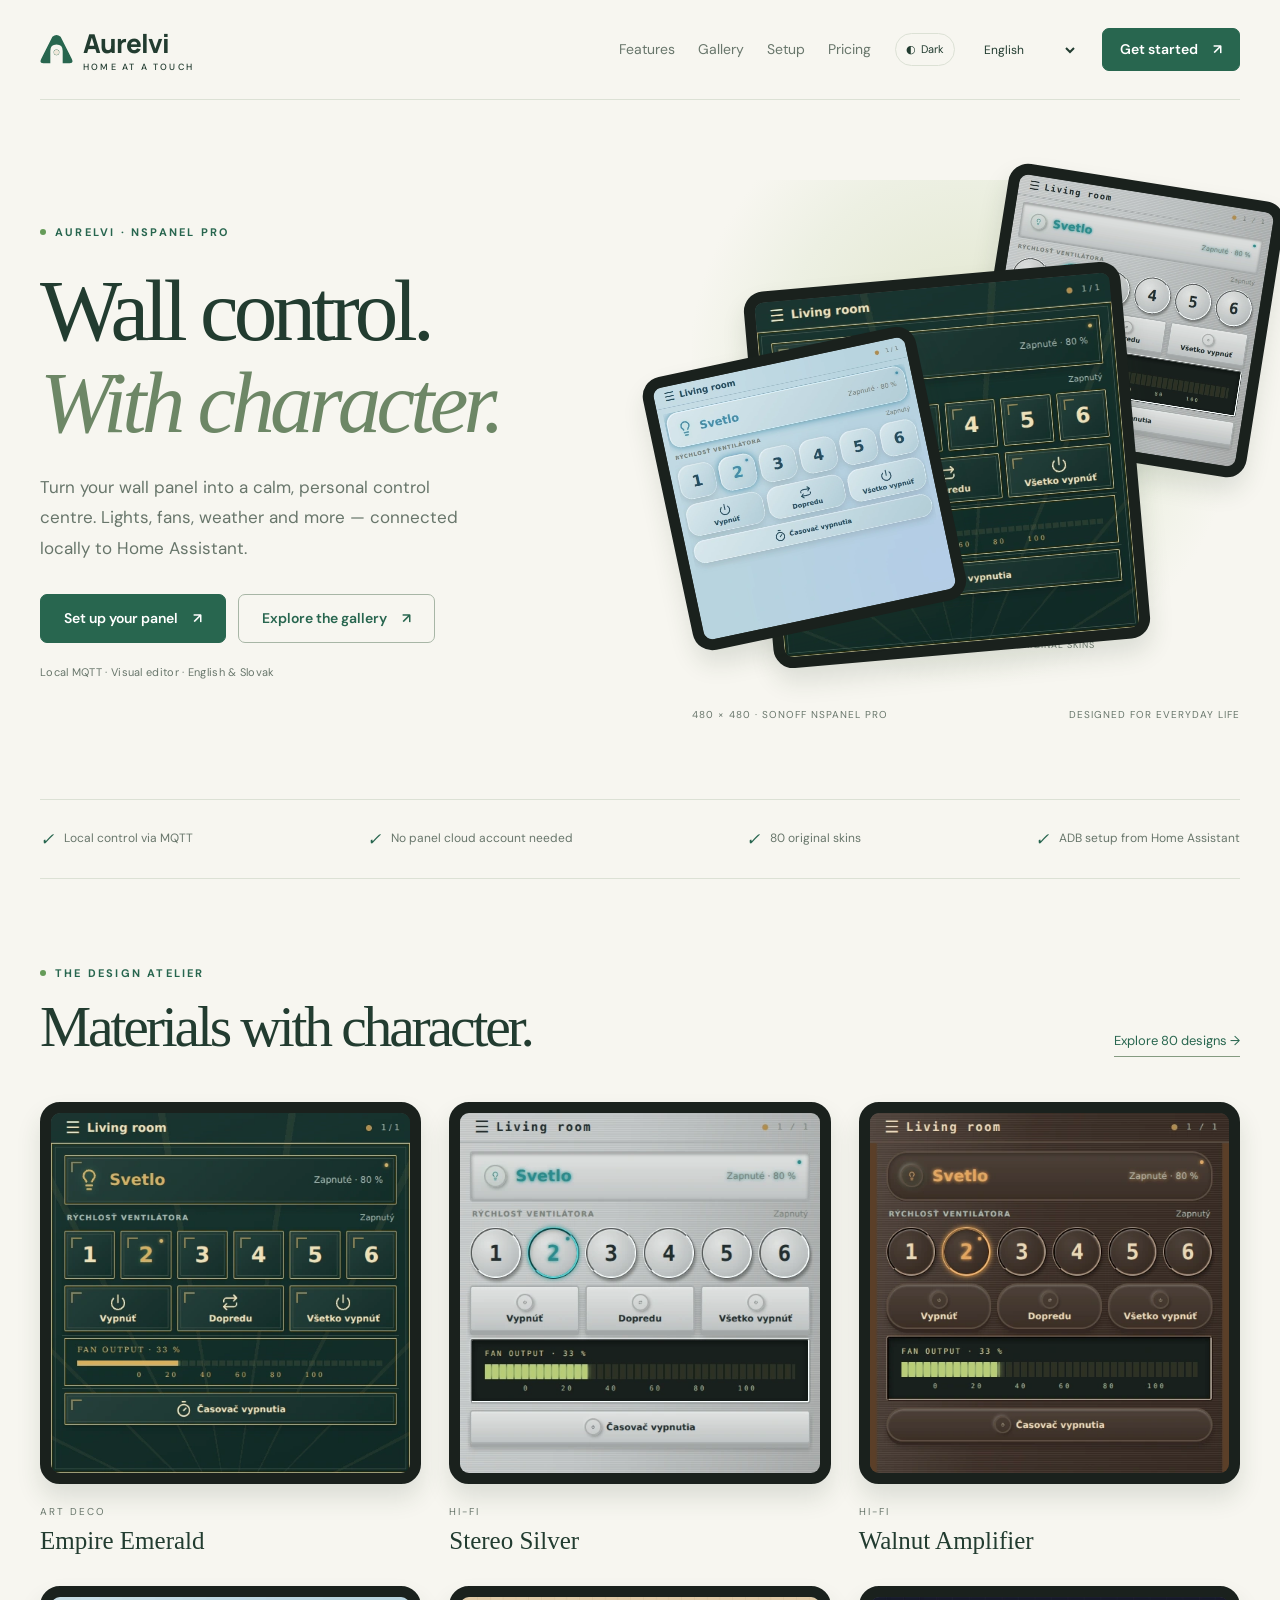
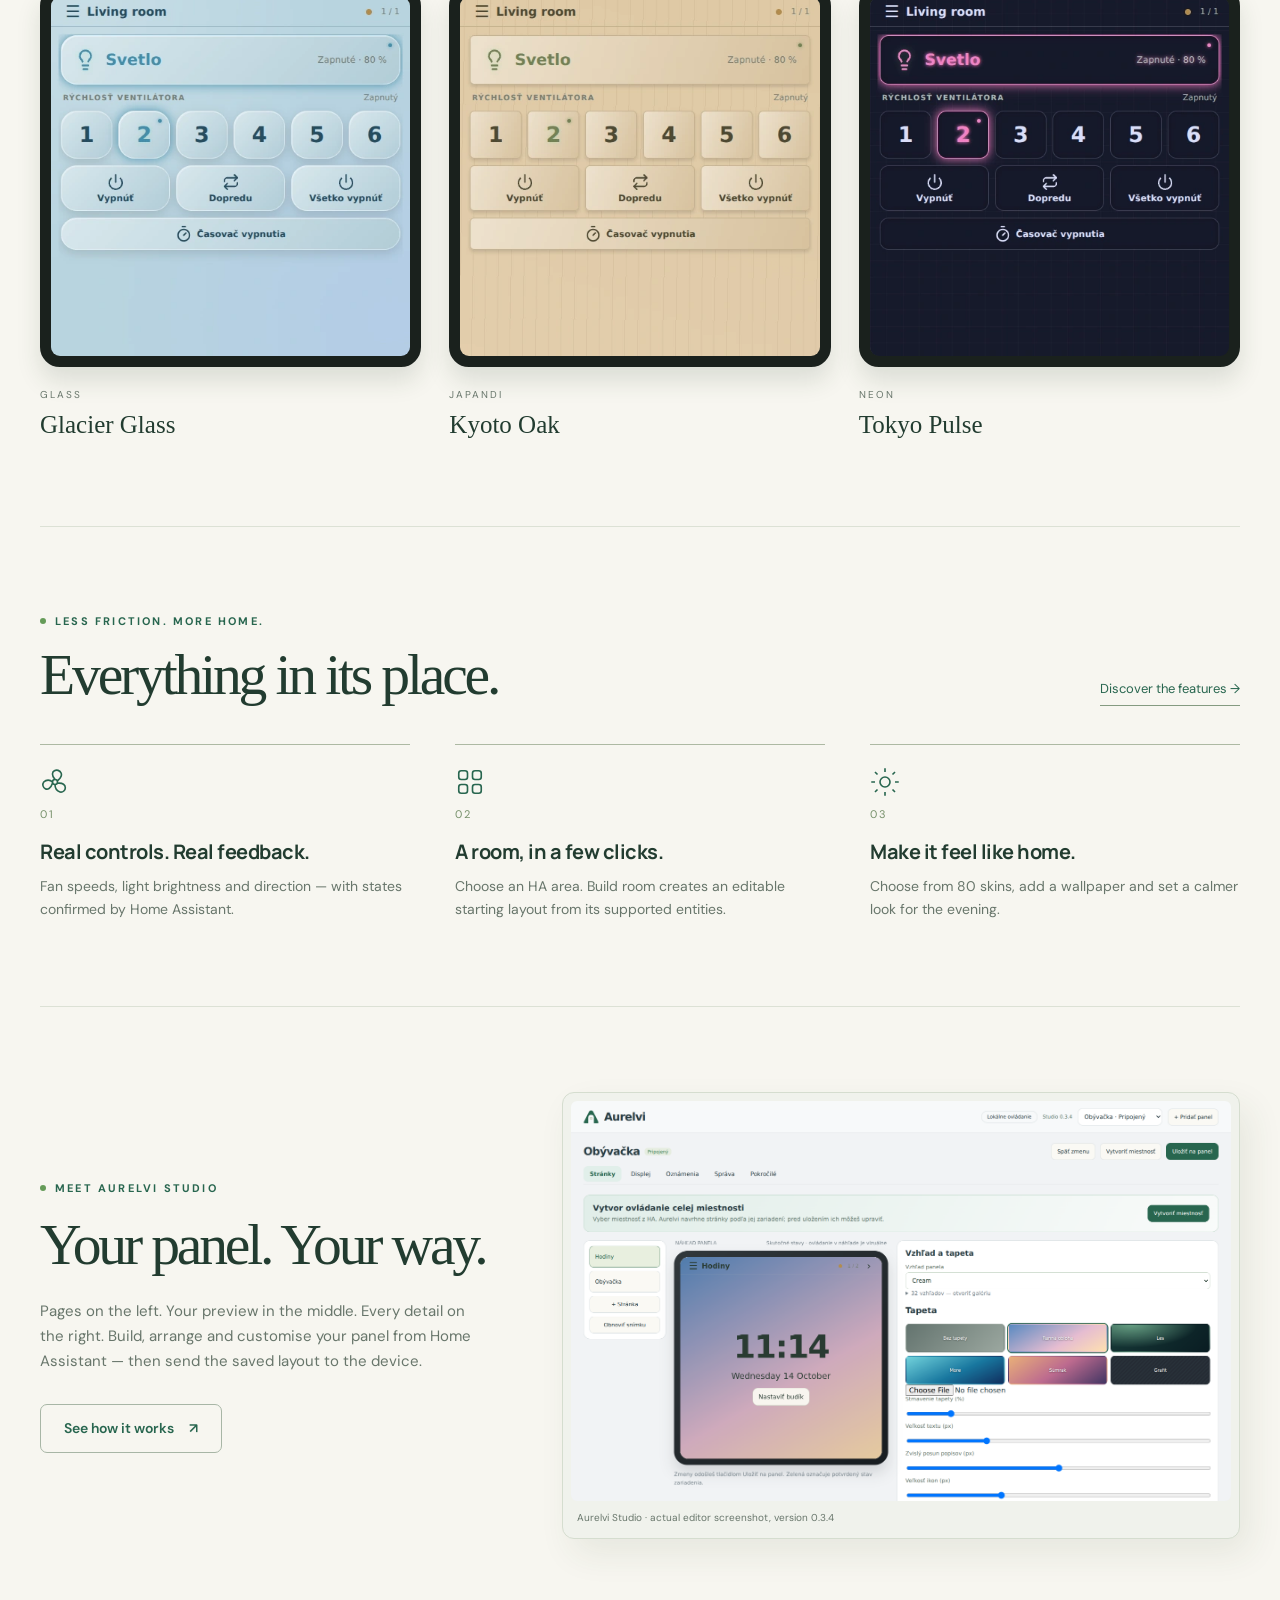
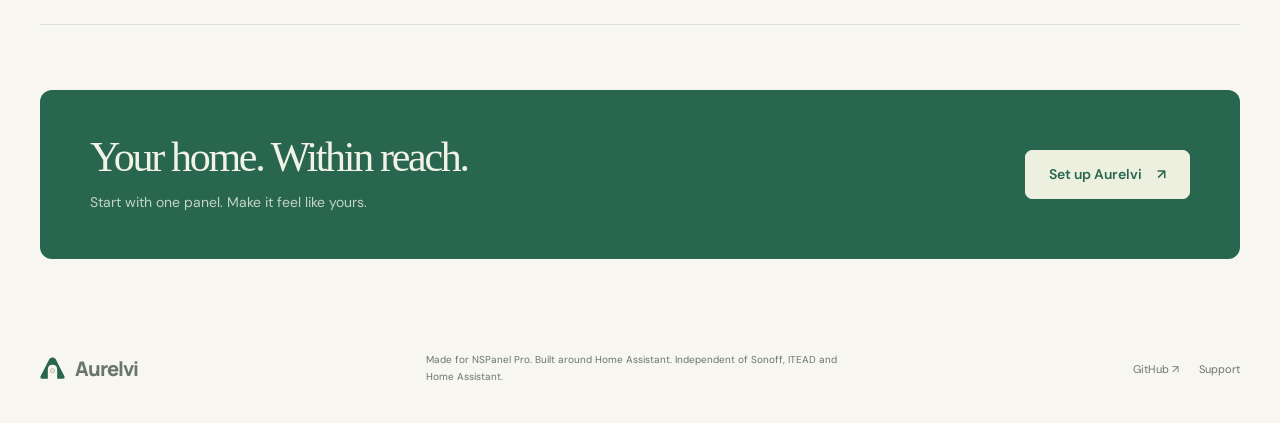
==== commit 53520fea: "Add material previews, image enlargement, SIP intercom preview and European core locales (0.3.11)" ====
--- a/website/index.html
+++ b/website/index.html
@@ -1,3 +1,3 @@
 <!DOCTYPE html>
 
-<html lang="en"><head><meta charset="utf-8"/><meta content="width=device-width,initial-scale=1" name="viewport"/><meta content="no-referrer" name="referrer"/><script data-mode-init="">try{document.documentElement.dataset.mode=localStorage.getItem('aurelvi-web-mode')||(matchMedia('(prefers-color-scheme: dark)').matches?'dark':'light')}catch(e){document.documentElement.dataset.mode='light'}</script><meta content="light" name="color-scheme"/><title>Home at a touch — Aurelvi</title><meta content="Aurelvi for NSPanel Pro: local Home Assistant controls, 80 original skins and a visual panel editor." name="description"/><meta content="Home at a touch — Aurelvi" property="og:title"/><meta content="Aurelvi for NSPanel Pro: local Home Assistant controls, 80 original skins and a visual panel editor." property="og:description"/><meta content="#28664f" name="theme-color"/><link href="assets/logo.svg" rel="icon" type="image/svg+xml"/><link href="assets/site.css" rel="stylesheet"/><script defer="" src="assets/skins.js"></script><script defer="" src="assets/site.js"></script></head><body><a class="skip" href="#main"><span data-en="Skip to content" data-sk="Preskočiť na obsah">Skip to content</span></a><header class="header wrap"><a class="brand" href="index.html"><img alt="" height="33" src="assets/logo.svg" width="33"/><span>Aurelvi<small>HOME AT A TOUCH</small></span></a><nav aria-label="Main navigation"><a href="features.html"><span data-en="Features" data-sk="Funkcie">Features</span></a><a href="gallery.html"><span data-en="Gallery" data-sk="Galéria">Gallery</span></a><a href="setup.html"><span data-en="Setup" data-sk="Inštalácia">Setup</span></a><a href="pricing.html"><span data-en="Pricing" data-sk="Cenník">Pricing</span></a></nav><button aria-label="Toggle dark background" aria-pressed="false" class="appearance-toggle" id="appearance-toggle"><span aria-hidden="true">◐</span> <span data-mode-label="">Dark</span></button><select aria-label="Language" id="language"><option value="en">EN</option><option value="sk">SK</option></select><a class="btn" href="setup.html"><span data-en="Get started" data-sk="Začať">Get started</span><span aria-hidden="true">↗</span></a></header><main class="wrap" id="main"><section class="hero"><div><div class="eyebrow" data-en="AURELVI · NSPanel Pro" data-sk="AURELVI · NSPanel Pro">AURELVI · NSPanel Pro</div><h1><span data-en="Wall control." data-sk="Ovládanie na stene.">Wall control.</span><br/><em><span data-en="With character." data-sk="So štýlom.">With character.</span></em></h1><p class="lead" data-en="Turn your wall panel into a calm, personal control centre. Lights, fans, weather and more — connected locally to Home Assistant." data-sk="Premeň nástenný panel na prehľadné ovládanie domova. Svetlá, ventilátory, počasie a ďalšie funkcie — lokálne pripojené k Home Assistantu.">Turn your wall panel into a calm, personal control centre. Lights, fans, weather and more — connected locally to Home Assistant.</p><div class="actions"><a class="btn" href="setup.html"><span data-en="Set up your panel" data-sk="Nastaviť panel">Set up your panel</span><span aria-hidden="true">↗</span></a><a class="btn outline" href="gallery.html"><span data-en="Explore the gallery" data-sk="Pozrieť galériu">Explore the gallery</span><span aria-hidden="true">↗</span></a></div><p class="under-note" data-en="Local MQTT · Visual editor · English &amp; Slovak" data-sk="Lokálne MQTT · Vizuálny editor · Angličtina a slovenčina">Local MQTT · Visual editor · English &amp; Slovak</p></div><div><div class="visual hero-art"><div class="hero-mosaic"><a class="panel-shot hero-shot main-shot" href="gallery.html?skin=empire-emerald"><img alt="Aurelvi Empire Emerald Art Deco panel" height="480" src="assets/empire-emerald.webp" width="480"/></a><a class="panel-shot hero-shot side-shot one" href="gallery.html?skin=stereo-silver"><img alt="Aurelvi Stereo Silver Hi-Fi panel" height="480" src="assets/stereo-silver.webp" width="480"/></a><a class="panel-shot hero-shot side-shot two" href="gallery.html?skin=glacier-glass"><img alt="Aurelvi Glacier Glass panel" height="480" src="assets/glacier-glass.webp" width="480"/></a></div><div class="demo-label" data-en="Actual Aurelvi app renders · 80 original skins" data-sk="Skutočné ukážky z aplikácie · 80 vlastných vzhľadov">Actual Aurelvi app renders · 80 original skins</div></div><div class="caption-line"><span>480 × 480 · SONOFF NSPANEL PRO</span><span data-en="Designed for everyday life" data-sk="Pre každodenný život">Designed for everyday life</span></div></div></section><div class="trust"><span><i aria-hidden="true" class="check">✓</i><span data-en="Local control via MQTT" data-sk="Lokálne ovládanie cez MQTT">Local control via MQTT</span></span><span><i aria-hidden="true" class="check">✓</i><span data-en="No panel cloud account needed" data-sk="Panel nepotrebuje cloudový účet">No panel cloud account needed</span></span><span><i aria-hidden="true" class="check">✓</i><span data-en="80 original skins" data-sk="80 vlastných vzhľadov">80 original skins</span></span><span><i aria-hidden="true" class="check">✓</i><span data-en="ADB setup from Home Assistant" data-sk="ADB nastavenie z Home Assistanta">ADB setup from Home Assistant</span></span></div><section class="section atelier"><div class="section-head"><div><div class="eyebrow" data-en="THE DESIGN ATELIER" data-sk="DIZAJNOVÝ ATELIÉR">THE DESIGN ATELIER</div><h2 data-en="Materials with character." data-sk="Materiály s charakterom.">Materials with character.</h2></div><a class="text-link" href="gallery.html"><span data-en="Explore 80 designs →" data-sk="Preskúmať 80 dizajnov →">Explore 80 designs →</span></a></div><div class="design-strip"><a class="design-shot" href="gallery.html?skin=empire-emerald"><div class="panel-shot"><img alt="Empire Emerald · Art Deco" height="480" loading="lazy" src="assets/empire-emerald.webp" width="480"/></div><span>Art Deco</span><strong>Empire Emerald</strong></a><a class="design-shot" href="gallery.html?skin=stereo-silver"><div class="panel-shot"><img alt="Stereo Silver · Hi-Fi" height="480" loading="lazy" src="assets/stereo-silver.webp" width="480"/></div><span>Hi-Fi</span><strong>Stereo Silver</strong></a><a class="design-shot" href="gallery.html?skin=walnut-amplifier"><div class="panel-shot"><img alt="Walnut Amplifier · Hi-Fi" height="480" loading="lazy" src="assets/walnut-amplifier.webp" width="480"/></div><span>Hi-Fi</span><strong>Walnut Amplifier</strong></a><a class="design-shot" href="gallery.html?skin=glacier-glass"><div class="panel-shot"><img alt="Glacier Glass · Glass" height="480" loading="lazy" src="assets/glacier-glass.webp" width="480"/></div><span>Glass</span><strong>Glacier Glass</strong></a><a class="design-shot" href="gallery.html?skin=kyoto-oak"><div class="panel-shot"><img alt="Kyoto Oak · Japandi" height="480" loading="lazy" src="assets/kyoto-oak.webp" width="480"/></div><span>Japandi</span><strong>Kyoto Oak</strong></a><a class="design-shot" href="gallery.html?skin=tokyo-pulse"><div class="panel-shot"><img alt="Tokyo Pulse · Neon" height="480" loading="lazy" src="assets/tokyo-pulse.webp" width="480"/></div><span>Neon</span><strong>Tokyo Pulse</strong></a></div></section><section class="section"><div class="section-head"><div><div class="eyebrow" data-en="LESS FRICTION. MORE HOME." data-sk="MENEJ KLIKOV. VIAC DOMOVA.">LESS FRICTION. MORE HOME.</div><h2 data-en="Everything in its place." data-sk="Všetko na svojom mieste.">Everything in its place.</h2></div><a class="text-link" href="features.html"><span data-en="Discover the features →" data-sk="Preskúmať funkcie →">Discover the features →</span></a></div><div class="feature-grid"><article class="feature"><svg aria-hidden="true" viewbox="0 0 24 24"><circle cx="12" cy="12" r="2"></circle><path d="M12 10C6 3 15 0 17 5c1 3-2 5-3 6m0 2c9-1 7 8 2 7-3-1-4-4-4-6m-2-1c-3 9-10 3-7-1 2-2 5-2 7 0"></path></svg><div class="num">01</div><h3 data-en="Real controls. Real feedback." data-sk="Ovládanie so spätnou väzbou.">Real controls. Real feedback.</h3><p data-en="Fan speeds, light brightness and direction — with states confirmed by Home Assistant." data-sk="Rýchlosti ventilátora, jas svetla a smer otáčania — so stavmi potvrdenými Home Assistantom.">Fan speeds, light brightness and direction — with states confirmed by Home Assistant.</p></article><article class="feature"><svg aria-hidden="true" viewbox="0 0 24 24"><rect height="7" rx="2" width="7" x="3" y="3"></rect><rect height="7" rx="2" width="7" x="14" y="3"></rect><rect height="7" rx="2" width="7" x="3" y="14"></rect><rect height="7" rx="2" width="7" x="14" y="14"></rect></svg><div class="num">02</div><h3 data-en="A room, in a few clicks." data-sk="Miestnosť na pár klikov.">A room, in a few clicks.</h3><p data-en="Choose an HA area. Build room creates an editable starting layout from its supported entities." data-sk="Vyber miestnosť v HA. Sprievodca vytvorí upraviteľné rozloženie z jej podporovaných entít.">Choose an HA area. Build room creates an editable starting layout from its supported entities.</p></article><article class="feature"><svg aria-hidden="true" viewbox="0 0 24 24"><circle cx="12" cy="12" r="4"></circle><path d="M12 1v3m0 16v3M1 12h3m16 0h3M4 4l2 2m12 12 2 2M4 20l2-2M18 6l2-2"></path></svg><div class="num">03</div><h3 data-en="Make it feel like home." data-sk="Dizajn podľa tvojho domova.">Make it feel like home.</h3><p data-en="Choose from 80 skins, add a wallpaper and set a calmer look for the evening." data-sk="Vyber si z 80 vzhľadov, pridaj tapetu a nastav pokojnejší vzhľad na večer.">Choose from 80 skins, add a wallpaper and set a calmer look for the evening.</p></article></div></section><section class="section studio-section"><div><div class="eyebrow" data-en="MEET AURELVI STUDIO" data-sk="SPOZNAJ AURELVI STUDIO">MEET AURELVI STUDIO</div><h2 data-en="Your panel. Your way." data-sk="Tvoj panel. Tvoje pravidlá.">Your panel. Your way.</h2><p data-en="Pages on the left. Your preview in the middle. Every detail on the right. Build, arrange and customise your panel from Home Assistant — then send the saved layout to the device." data-sk="Stránky vľavo, náhľad uprostred, nastavenia vpravo. Vytvor a uprav panel priamo v Home Assistante a uložené rozloženie odošli do zariadenia.">Pages on the left. Your preview in the middle. Every detail on the right. Build, arrange and customise your panel from Home Assistant — then send the saved layout to the device.</p><div class="actions"><a class="btn outline" href="setup.html#studio"><span data-en="See how it works" data-sk="Ako to funguje">See how it works</span><span aria-hidden="true">↗</span></a></div></div><figure class="studio-image"><img alt="Aurelvi Studio editor with page list, preview and inspector" height="800" src="assets/studio.png" width="1800"/><figcaption data-en="Aurelvi Studio · actual editor screenshot, version 0.3.4" data-sk="Aurelvi Studio · skutočný obrázok editora, verzia 0.3.4">Aurelvi Studio · actual editor screenshot, version 0.3.4</figcaption></figure></section><section class="cta-band"><div><h2 data-en="Your home. Within reach." data-sk="Tvoj domov. Na dosah.">Your home. Within reach.</h2><p data-en="Start with one panel. Make it feel like yours." data-sk="Začni jedným panelom. Prispôsob si ho podľa seba.">Start with one panel. Make it feel like yours.</p></div><a class="btn" href="setup.html"><span data-en="Set up Aurelvi" data-sk="Nainštalovať Aurelvi">Set up Aurelvi</span><span aria-hidden="true">↗</span></a></section></main><footer class="footer wrap"><a class="brand" href="index.html"><img alt="" height="25" src="assets/logo.svg" width="25"/>Aurelvi</a><p data-en="Made for NSPanel Pro. Built around Home Assistant. Independent of Sonoff, ITEAD and Home Assistant." data-sk="Pre NSPanel Pro a Home Assistant. Nezávislý projekt bez prepojenia na Sonoff, ITEAD a Home Assistant.">Made for NSPanel Pro. Built around Home Assistant. Independent of Sonoff, ITEAD and Home Assistant.</p><div class="footer-links"><a href="https://github.com/sonics007/aurelvi-ha">GitHub ↗</a><a href="https://github.com/sonics007/aurelvi-ha/issues"><span data-en="Support" data-sk="Podpora">Support</span></a></div></footer></body></html>
+<html lang="en"><head><meta charset="utf-8"/><meta content="width=device-width,initial-scale=1" name="viewport"/><meta content="no-referrer" name="referrer"/><script data-mode-init="">try{document.documentElement.dataset.mode=localStorage.getItem('aurelvi-web-mode')||(matchMedia('(prefers-color-scheme: dark)').matches?'dark':'light')}catch(e){document.documentElement.dataset.mode='light'}</script><meta content="light" name="color-scheme"/><title>Home at a touch — Aurelvi</title><meta content="Aurelvi for NSPanel Pro: local Home Assistant controls, 80 original skins and a visual panel editor." name="description"/><meta content="Home at a touch — Aurelvi" property="og:title"/><meta content="Aurelvi for NSPanel Pro: local Home Assistant controls, 80 original skins and a visual panel editor." property="og:description"/><meta content="#28664f" name="theme-color"/><link href="assets/logo.svg" rel="icon" type="image/svg+xml"/><link href="assets/site.css" rel="stylesheet"/><script defer="" src="assets/i18n.js"></script><script defer="" src="assets/skins.js"></script><script defer="" src="assets/site.js"></script></head><body><a class="skip" href="#main"><span data-en="Skip to content" data-sk="Preskočiť na obsah">Skip to content</span></a><header class="header wrap"><a class="brand" href="index.html"><img alt="" height="33" src="assets/logo.svg" width="33"/><span>Aurelvi<small>HOME AT A TOUCH</small></span></a><nav aria-label="Main navigation"><a href="features.html"><span data-en="Features" data-sk="Funkcie">Features</span></a><a href="gallery.html"><span data-en="Gallery" data-sk="Galéria">Gallery</span></a><a href="setup.html"><span data-en="Setup" data-sk="Inštalácia">Setup</span></a><a href="pricing.html"><span data-en="Pricing" data-sk="Cenník">Pricing</span></a></nav><button aria-label="Toggle dark background" aria-pressed="false" class="appearance-toggle" id="appearance-toggle"><span aria-hidden="true">◐</span> <span data-mode-label="">Dark</span></button><select aria-label="Language" id="language"><option value="en">EN</option><option value="sk">SK</option></select><a class="btn" href="setup.html"><span data-en="Get started" data-sk="Začať">Get started</span><span aria-hidden="true">↗</span></a></header><main class="wrap" id="main"><section class="hero"><div><div class="eyebrow" data-en="AURELVI · NSPanel Pro" data-sk="AURELVI · NSPanel Pro">AURELVI · NSPanel Pro</div><h1><span data-en="Wall control." data-sk="Ovládanie na stene.">Wall control.</span><br/><em><span data-en="With character." data-sk="So štýlom.">With character.</span></em></h1><p class="lead" data-en="Turn your wall panel into a calm, personal control centre. Lights, fans, weather and more — connected locally to Home Assistant." data-sk="Premeň nástenný panel na prehľadné ovládanie domova. Svetlá, ventilátory, počasie a ďalšie funkcie — lokálne pripojené k Home Assistantu.">Turn your wall panel into a calm, personal control centre. Lights, fans, weather and more — connected locally to Home Assistant.</p><div class="actions"><a class="btn" href="setup.html"><span data-en="Set up your panel" data-sk="Nastaviť panel">Set up your panel</span><span aria-hidden="true">↗</span></a><a class="btn outline" href="gallery.html"><span data-en="Explore the gallery" data-sk="Pozrieť galériu">Explore the gallery</span><span aria-hidden="true">↗</span></a></div><p class="under-note" data-en="Local MQTT · Visual editor · English &amp; Slovak" data-sk="Lokálne MQTT · Vizuálny editor · Angličtina a slovenčina">Local MQTT · Visual editor · English &amp; Slovak</p></div><div><div class="visual hero-art"><div class="hero-mosaic"><a class="panel-shot hero-shot main-shot" href="gallery.html?skin=empire-emerald"><img alt="Aurelvi Empire Emerald Art Deco panel" height="480" src="assets/empire-emerald.webp" width="480"/></a><a class="panel-shot hero-shot side-shot one" href="gallery.html?skin=stereo-silver"><img alt="Aurelvi Stereo Silver Hi-Fi panel" height="480" src="assets/stereo-silver.webp" width="480"/></a><a class="panel-shot hero-shot side-shot two" href="gallery.html?skin=glacier-glass"><img alt="Aurelvi Glacier Glass panel" height="480" src="assets/glacier-glass.webp" width="480"/></a></div><div class="demo-label" data-en="Actual Aurelvi app renders · 80 original skins" data-sk="Skutočné ukážky z aplikácie · 80 vlastných vzhľadov">Actual Aurelvi app renders · 80 original skins</div></div><div class="caption-line"><span>480 × 480 · SONOFF NSPANEL PRO</span><span data-en="Designed for everyday life" data-sk="Pre každodenný život">Designed for everyday life</span></div></div></section><div class="trust"><span><i aria-hidden="true" class="check">✓</i><span data-en="Local control via MQTT" data-sk="Lokálne ovládanie cez MQTT">Local control via MQTT</span></span><span><i aria-hidden="true" class="check">✓</i><span data-en="No panel cloud account needed" data-sk="Panel nepotrebuje cloudový účet">No panel cloud account needed</span></span><span><i aria-hidden="true" class="check">✓</i><span data-en="80 original skins" data-sk="80 vlastných vzhľadov">80 original skins</span></span><span><i aria-hidden="true" class="check">✓</i><span data-en="ADB setup from Home Assistant" data-sk="ADB nastavenie z Home Assistanta">ADB setup from Home Assistant</span></span></div><section class="section atelier"><div class="section-head"><div><div class="eyebrow" data-en="THE DESIGN ATELIER" data-sk="DIZAJNOVÝ ATELIÉR">THE DESIGN ATELIER</div><h2 data-en="Materials with character." data-sk="Materiály s charakterom.">Materials with character.</h2></div><a class="text-link" href="gallery.html"><span data-en="Explore 80 designs →" data-sk="Preskúmať 80 dizajnov →">Explore 80 designs →</span></a></div><div class="design-strip"><a class="design-shot" href="gallery.html?skin=empire-emerald"><div class="panel-shot"><img alt="Empire Emerald · Art Deco" height="480" loading="lazy" src="assets/empire-emerald.webp" width="480"/></div><span>Art Deco</span><strong>Empire Emerald</strong></a><a class="design-shot" href="gallery.html?skin=stereo-silver"><div class="panel-shot"><img alt="Stereo Silver · Hi-Fi" height="480" loading="lazy" src="assets/stereo-silver.webp" width="480"/></div><span>Hi-Fi</span><strong>Stereo Silver</strong></a><a class="design-shot" href="gallery.html?skin=walnut-amplifier"><div class="panel-shot"><img alt="Walnut Amplifier · Hi-Fi" height="480" loading="lazy" src="assets/walnut-amplifier.webp" width="480"/></div><span>Hi-Fi</span><strong>Walnut Amplifier</strong></a><a class="design-shot" href="gallery.html?skin=glacier-glass"><div class="panel-shot"><img alt="Glacier Glass · Glass" height="480" loading="lazy" src="assets/glacier-glass.webp" width="480"/></div><span>Glass</span><strong>Glacier Glass</strong></a><a class="design-shot" href="gallery.html?skin=kyoto-oak"><div class="panel-shot"><img alt="Kyoto Oak · Japandi" height="480" loading="lazy" src="assets/kyoto-oak.webp" width="480"/></div><span>Japandi</span><strong>Kyoto Oak</strong></a><a class="design-shot" href="gallery.html?skin=tokyo-pulse"><div class="panel-shot"><img alt="Tokyo Pulse · Neon" height="480" loading="lazy" src="assets/tokyo-pulse.webp" width="480"/></div><span>Neon</span><strong>Tokyo Pulse</strong></a></div></section><section class="section"><div class="section-head"><div><div class="eyebrow" data-en="LESS FRICTION. MORE HOME." data-sk="MENEJ KLIKOV. VIAC DOMOVA.">LESS FRICTION. MORE HOME.</div><h2 data-en="Everything in its place." data-sk="Všetko na svojom mieste.">Everything in its place.</h2></div><a class="text-link" href="features.html"><span data-en="Discover the features →" data-sk="Preskúmať funkcie →">Discover the features →</span></a></div><div class="feature-grid"><article class="feature"><svg aria-hidden="true" viewbox="0 0 24 24"><circle cx="12" cy="12" r="2"></circle><path d="M12 10C6 3 15 0 17 5c1 3-2 5-3 6m0 2c9-1 7 8 2 7-3-1-4-4-4-6m-2-1c-3 9-10 3-7-1 2-2 5-2 7 0"></path></svg><div class="num">01</div><h3 data-en="Real controls. Real feedback." data-sk="Ovládanie so spätnou väzbou.">Real controls. Real feedback.</h3><p data-en="Fan speeds, light brightness and direction — with states confirmed by Home Assistant." data-sk="Rýchlosti ventilátora, jas svetla a smer otáčania — so stavmi potvrdenými Home Assistantom.">Fan speeds, light brightness and direction — with states confirmed by Home Assistant.</p></article><article class="feature"><svg aria-hidden="true" viewbox="0 0 24 24"><rect height="7" rx="2" width="7" x="3" y="3"></rect><rect height="7" rx="2" width="7" x="14" y="3"></rect><rect height="7" rx="2" width="7" x="3" y="14"></rect><rect height="7" rx="2" width="7" x="14" y="14"></rect></svg><div class="num">02</div><h3 data-en="A room, in a few clicks." data-sk="Miestnosť na pár klikov.">A room, in a few clicks.</h3><p data-en="Choose an HA area. Build room creates an editable starting layout from its supported entities." data-sk="Vyber miestnosť v HA. Sprievodca vytvorí upraviteľné rozloženie z jej podporovaných entít.">Choose an HA area. Build room creates an editable starting layout from its supported entities.</p></article><article class="feature"><svg aria-hidden="true" viewbox="0 0 24 24"><circle cx="12" cy="12" r="4"></circle><path d="M12 1v3m0 16v3M1 12h3m16 0h3M4 4l2 2m12 12 2 2M4 20l2-2M18 6l2-2"></path></svg><div class="num">03</div><h3 data-en="Make it feel like home." data-sk="Dizajn podľa tvojho domova.">Make it feel like home.</h3><p data-en="Choose from 80 skins, add a wallpaper and set a calmer look for the evening." data-sk="Vyber si z 80 vzhľadov, pridaj tapetu a nastav pokojnejší vzhľad na večer.">Choose from 80 skins, add a wallpaper and set a calmer look for the evening.</p></article></div></section><section class="section studio-section"><div><div class="eyebrow" data-en="MEET AURELVI STUDIO" data-sk="SPOZNAJ AURELVI STUDIO">MEET AURELVI STUDIO</div><h2 data-en="Your panel. Your way." data-sk="Tvoj panel. Tvoje pravidlá.">Your panel. Your way.</h2><p data-en="Pages on the left. Your preview in the middle. Every detail on the right. Build, arrange and customise your panel from Home Assistant — then send the saved layout to the device." data-sk="Stránky vľavo, náhľad uprostred, nastavenia vpravo. Vytvor a uprav panel priamo v Home Assistante a uložené rozloženie odošli do zariadenia.">Pages on the left. Your preview in the middle. Every detail on the right. Build, arrange and customise your panel from Home Assistant — then send the saved layout to the device.</p><div class="actions"><a class="btn outline" href="setup.html#studio"><span data-en="See how it works" data-sk="Ako to funguje">See how it works</span><span aria-hidden="true">↗</span></a></div></div><figure class="studio-image"><img alt="Aurelvi Studio editor with page list, preview and inspector" height="800" src="assets/studio.png" width="1800"/><figcaption data-en="Aurelvi Studio · actual editor screenshot, version 0.3.4" data-sk="Aurelvi Studio · skutočný obrázok editora, verzia 0.3.4">Aurelvi Studio · actual editor screenshot, version 0.3.4</figcaption></figure></section><section class="cta-band"><div><h2 data-en="Your home. Within reach." data-sk="Tvoj domov. Na dosah.">Your home. Within reach.</h2><p data-en="Start with one panel. Make it feel like yours." data-sk="Začni jedným panelom. Prispôsob si ho podľa seba.">Start with one panel. Make it feel like yours.</p></div><a class="btn" href="setup.html"><span data-en="Set up Aurelvi" data-sk="Nainštalovať Aurelvi">Set up Aurelvi</span><span aria-hidden="true">↗</span></a></section></main><footer class="footer wrap"><a class="brand" href="index.html"><img alt="" height="25" src="assets/logo.svg" width="25"/>Aurelvi</a><p data-en="Made for NSPanel Pro. Built around Home Assistant. Independent of Sonoff, ITEAD and Home Assistant." data-sk="Pre NSPanel Pro a Home Assistant. Nezávislý projekt bez prepojenia na Sonoff, ITEAD a Home Assistant.">Made for NSPanel Pro. Built around Home Assistant. Independent of Sonoff, ITEAD and Home Assistant.</p><div class="footer-links"><a href="https://github.com/sonics007/aurelvi-ha">GitHub ↗</a><a href="https://github.com/sonics007/aurelvi-ha/issues"><span data-en="Support" data-sk="Podpora">Support</span></a></div></footer></body></html>
--- a/website/assets/site.css
+++ b/website/assets/site.css
@@ -20,3 +20,9 @@
 @media(max-width:760px){.header{gap:10px}.header nav{order:5}.header>.btn{font-size:10px}.appearance-toggle{margin-left:auto}.header #language{font-size:10px}.hero{padding-top:40px;min-height:0}.hero h1{font-size:64px}.hero-art{min-height:440px;margin:20px 12px 0}.hero-mosaic{height:380px}.main-shot{width:70%;top:20%}.side-shot.one{right:-5%;top:0}.side-shot.two{left:-6%;bottom:-1%}.hero .demo-label{margin-top:25px}.design-strip{grid-template-columns:repeat(2,minmax(0,1fr));gap:24px 18px}.panel-shot{border-width:7px;border-radius:13px}.design-shot>span{font-size:8px;margin-top:15px}.design-shot strong{font-size:19px}.gallery-layout{display:flex;gap:25px}.skin-grid{grid-template-columns:repeat(3,minmax(0,1fr));gap:8px}.skin-choice strong{font-size:9px;padding:7px 7px 0}.skin-choice small{padding:3px 7px 0;font-size:7px}.gallery-preview{padding:23px}.actual-preview{max-width:305px}.modular-prices{grid-template-columns:1fr 1fr;gap:10px}.modular-prices .price-card{padding:22px 15px}.modular-prices .price{font-size:40px}.modular-prices h3{font-size:15px;min-height:40px}.modular-prices .price-card li{font-size:10px}.modular-prices .btn{font-size:10px;padding:10px}.modular-prices select{font-size:10px;padding:8px 5px}.community-band{display:block}.community-band .btn{margin-top:20px}.feature-visual{width:125px;margin-left:15px}.hero .caption-line{gap:10px;font-size:8px}.collection-picker input{max-width:150px}.gallery-preview .visual{min-height:0}.page-intro h1{font-size:51px}}
 html[data-mode="dark"] .cta-band{background:#244c39;color:#f0f1e6}html[data-mode="dark"] .cta-band p{color:#c7d9c1}html[data-mode="dark"] .cta-band .btn{background:#e6edcf;color:#254532;border-color:#e6edcf}
 .hero>div{min-width:0}@media(max-width:760px){.hero{grid-template-columns:minmax(0,1fr)}.hero h1{font-size:clamp(46px,13.8vw,62px)}.hero-art{overflow:hidden;padding-top:30px;padding-bottom:15px}.hero-mosaic{height:350px}.side-shot.one{right:0}.side-shot.two{left:0}}
+
+/* Enlarge every product capture, including the gallery's atlas-backed previews. */
+.image-zoom,[data-actual-preview]{cursor:zoom-in}.image-zoom:focus-visible,[data-actual-preview]:focus-visible{outline:3px solid var(--green);outline-offset:5px}
+.image-lightbox{position:fixed;inset:0;margin:auto;box-sizing:border-box;width:min(1100px,96vw);max-width:96vw;max-height:94dvh;padding:52px 18px 18px;border:1px solid #ffffff35;border-radius:20px;background:#10201e;color:#f4f4e9;box-shadow:0 24px 100px #0009;overflow:auto}.image-lightbox::backdrop{background:#050b0be8;backdrop-filter:blur(7px)}.image-lightbox figure{margin:0}.image-lightbox figcaption{text-align:center;margin:15px 0 0;font-size:14px;line-height:1.5}.lightbox-close{position:absolute;top:7px;right:12px;width:40px;height:40px;border:1px solid #ffffff55;border-radius:50%;background:#233f37;color:white;font-size:28px;cursor:pointer}.lightbox-view{display:grid;place-items:center;min-height:150px}.lightbox-view img{display:block;max-width:100%;max-height:76dvh;object-fit:contain;border-radius:9px}.lightbox-skin{height:min(76dvh,800px);max-width:100%;aspect-ratio:1;background-image:url('theme-atlas.webp');background-size:1000% 800%;border-radius:12px}.lightbox-close:focus-visible{outline:3px solid #b8e0a1;outline-offset:2px}@media(max-width:600px){.image-lightbox{padding:52px 10px 14px;border-radius:12px;width:96vw}.lightbox-skin{width:88vw;height:auto;max-height:75dvh}}
+
+.material-library{padding:45px 0}.material-library h2{font:42px/1.1 var(--serif);margin:0 0 15px}.material-library>p{max-width:700px;color:var(--muted);font-size:14px;line-height:1.7}.material-grid{display:grid;grid-template-columns:repeat(4,minmax(0,1fr));gap:18px;margin:25px 0}.material-grid figure{margin:0;border:1px solid var(--line);border-radius:12px;overflow:hidden;background:var(--card)}.material-grid img{width:100%;height:150px;object-fit:cover;display:block}.material-grid figcaption{padding:12px;font-size:13px}@media(max-width:650px){.material-grid{grid-template-columns:repeat(2,minmax(0,1fr));gap:10px}.material-library h2{font-size:33px}.material-grid img{height:135px}}
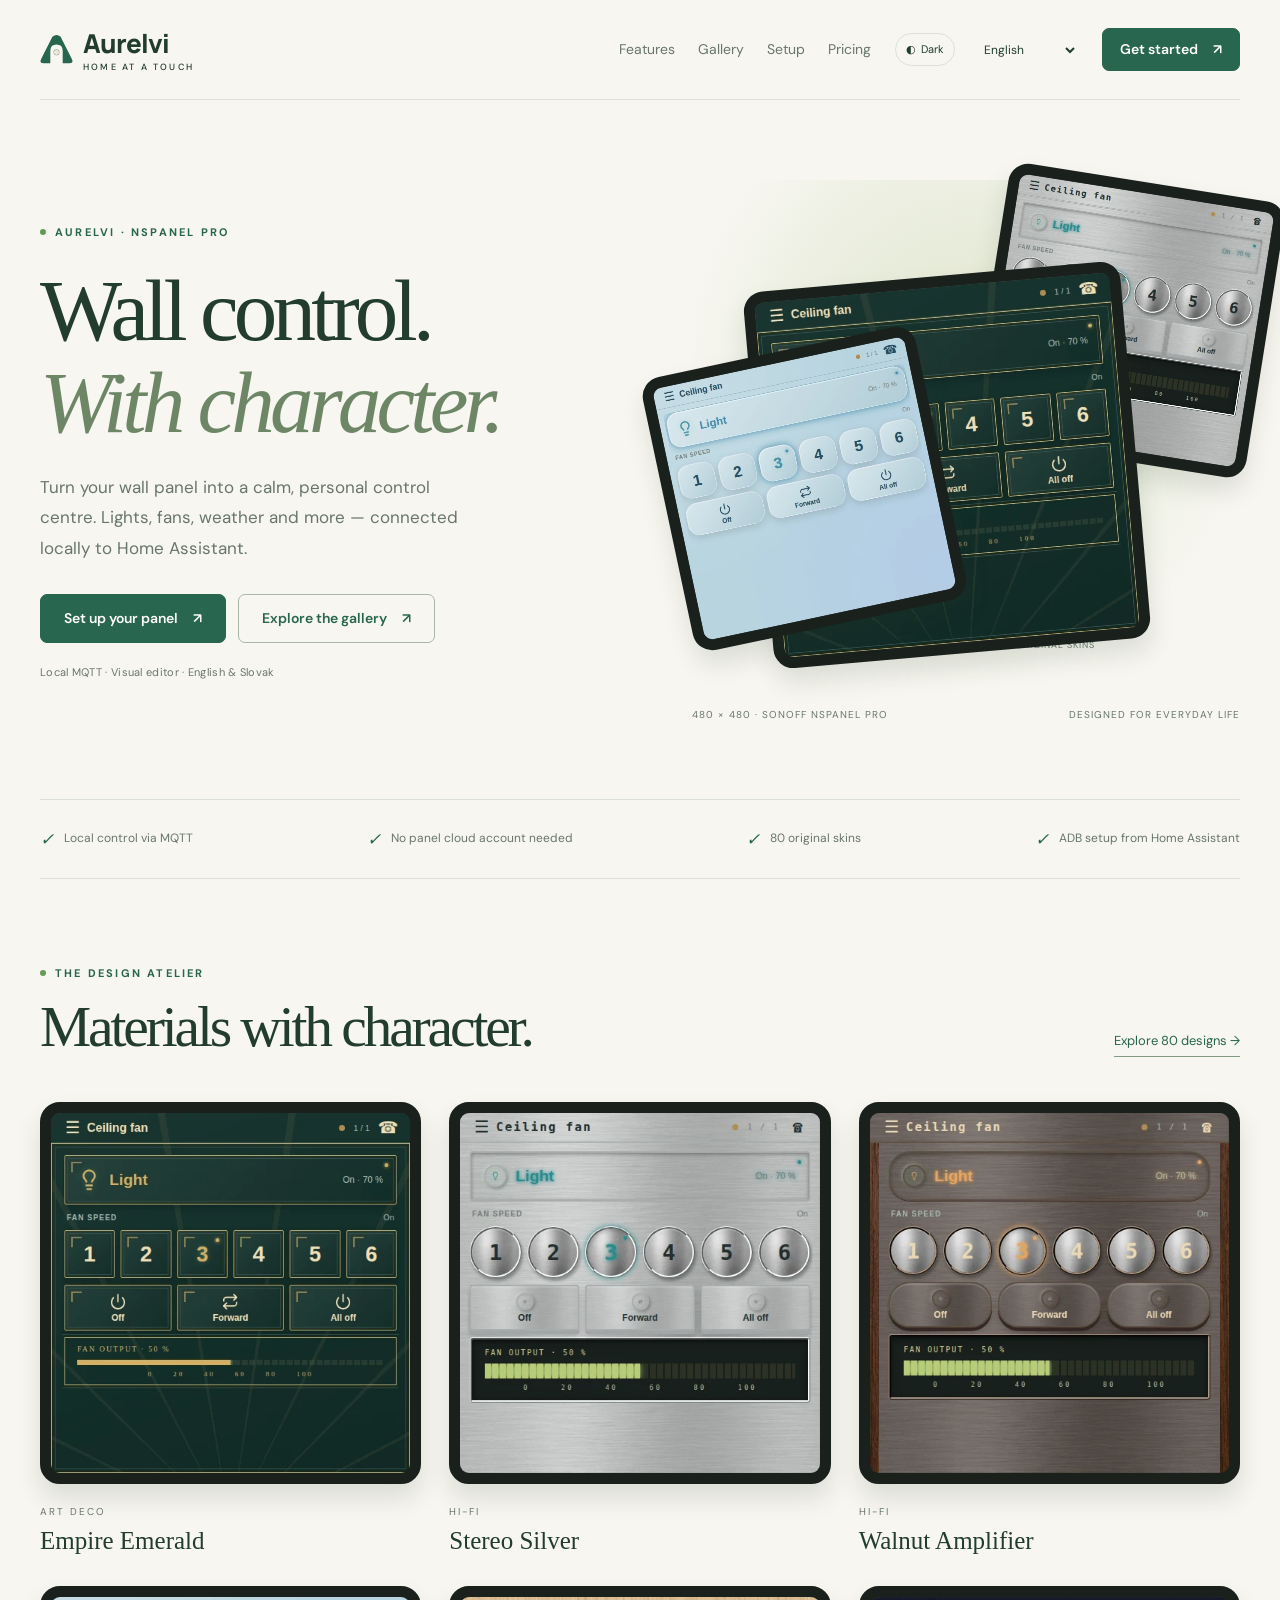
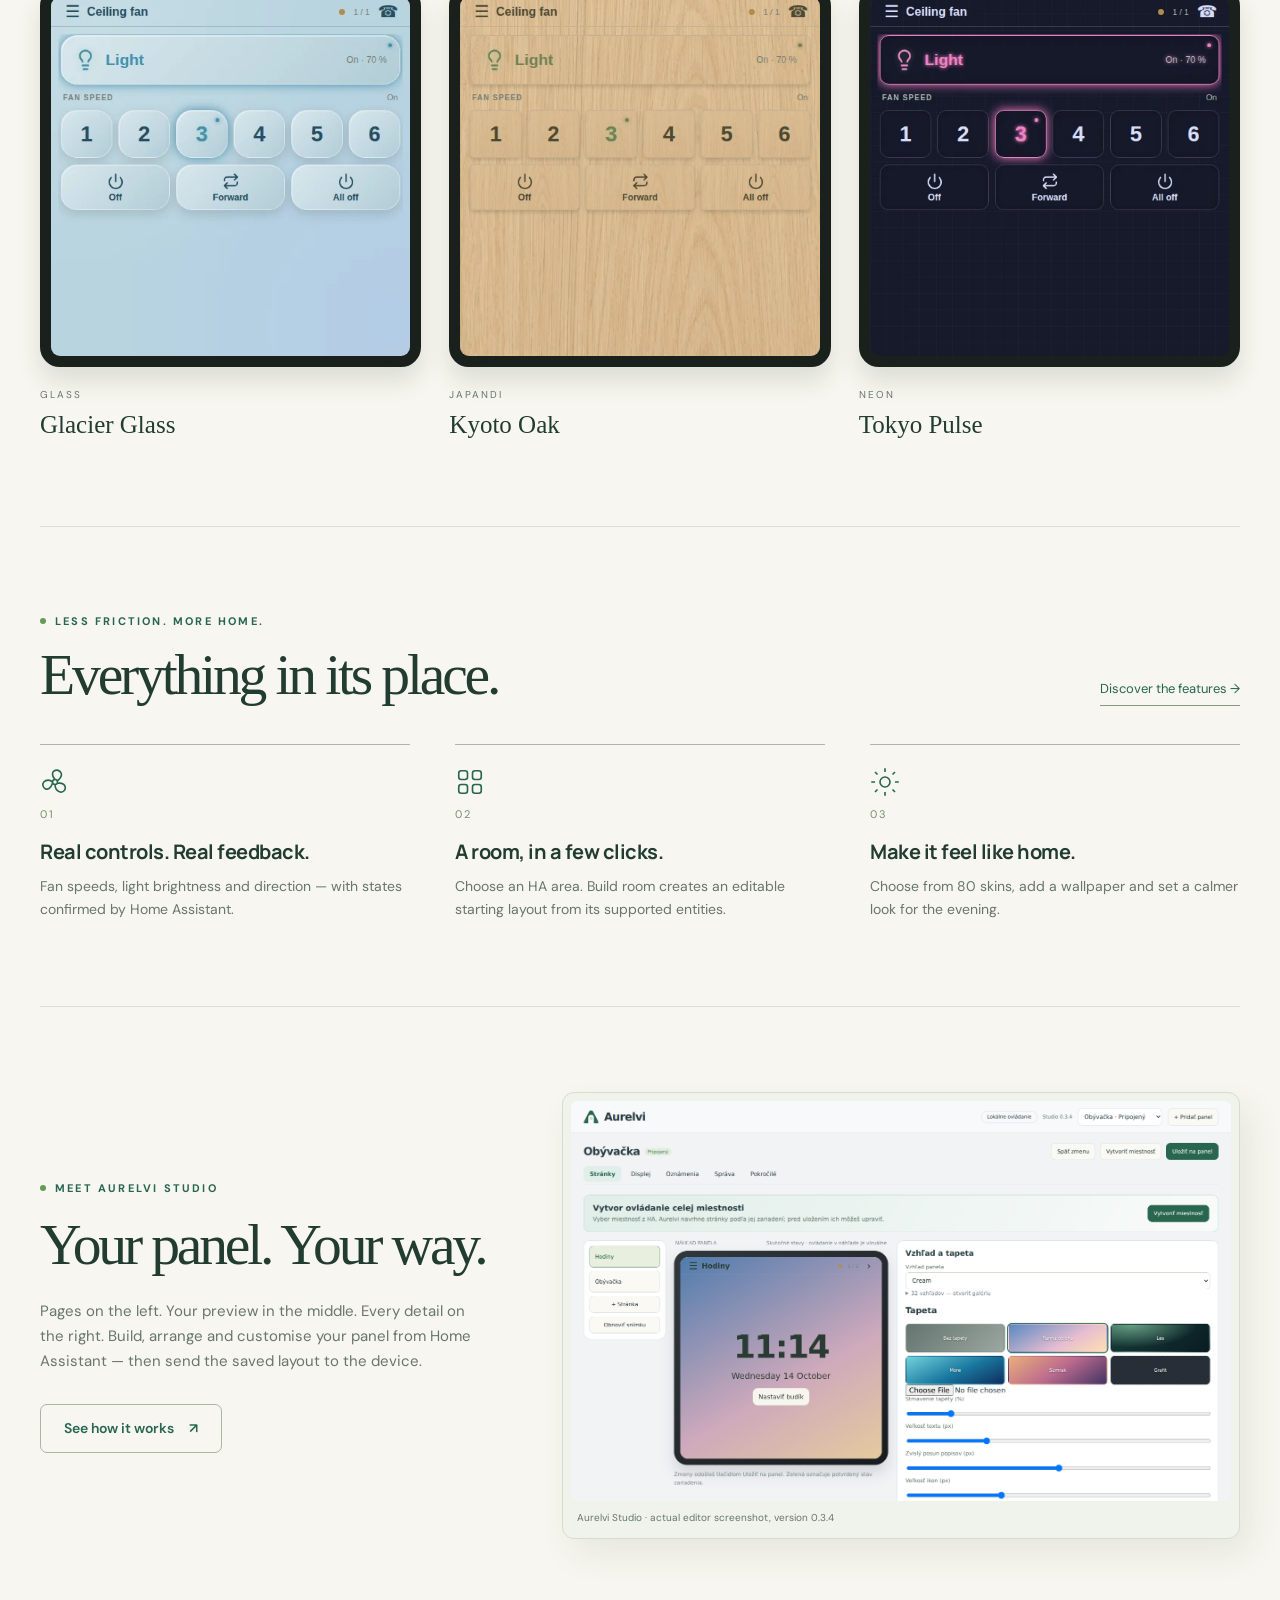
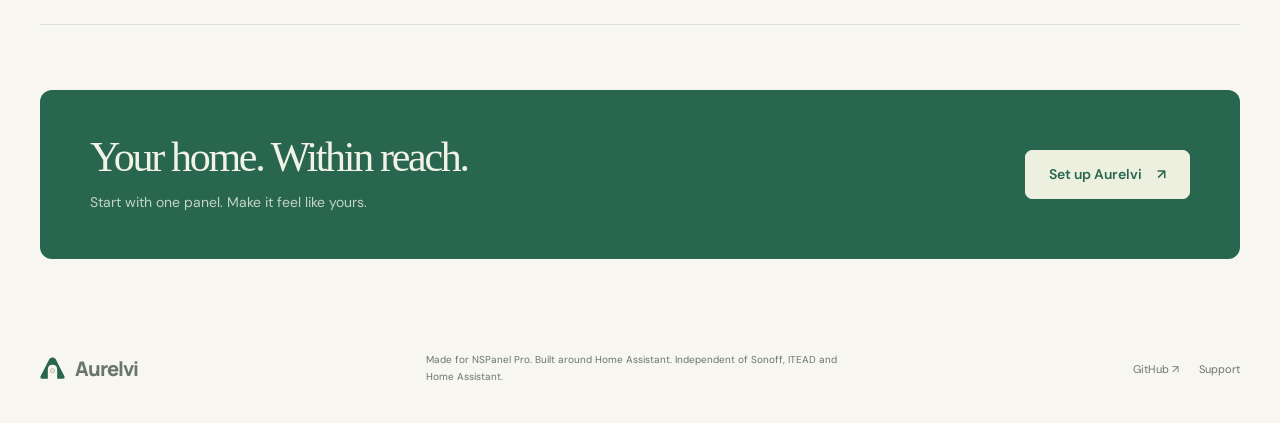
==== commit 4ef3b7d6: "Prepare Aurelvi website for aurelvi-app.com custom domain" ====
--- a/website/index.html
+++ b/website/index.html
@@ -1,3 +1,3 @@
 <!DOCTYPE html>
 
-<html lang="en"><head><meta charset="utf-8"/><meta content="width=device-width,initial-scale=1" name="viewport"/><meta content="no-referrer" name="referrer"/><script data-mode-init="">try{document.documentElement.dataset.mode=localStorage.getItem('aurelvi-web-mode')||(matchMedia('(prefers-color-scheme: dark)').matches?'dark':'light')}catch(e){document.documentElement.dataset.mode='light'}</script><meta content="light" name="color-scheme"/><title>Home at a touch — Aurelvi</title><meta content="Aurelvi for NSPanel Pro: local Home Assistant controls, 80 original skins and a visual panel editor." name="description"/><meta content="Home at a touch — Aurelvi" property="og:title"/><meta content="Aurelvi for NSPanel Pro: local Home Assistant controls, 80 original skins and a visual panel editor." property="og:description"/><meta content="#28664f" name="theme-color"/><link href="assets/logo.svg" rel="icon" type="image/svg+xml"/><link href="assets/site.css" rel="stylesheet"/><script defer="" src="assets/i18n.js"></script><script defer="" src="assets/skins.js"></script><script defer="" src="assets/site.js"></script></head><body><a class="skip" href="#main"><span data-en="Skip to content" data-sk="Preskočiť na obsah">Skip to content</span></a><header class="header wrap"><a class="brand" href="index.html"><img alt="" height="33" src="assets/logo.svg" width="33"/><span>Aurelvi<small>HOME AT A TOUCH</small></span></a><nav aria-label="Main navigation"><a href="features.html"><span data-en="Features" data-sk="Funkcie">Features</span></a><a href="gallery.html"><span data-en="Gallery" data-sk="Galéria">Gallery</span></a><a href="setup.html"><span data-en="Setup" data-sk="Inštalácia">Setup</span></a><a href="pricing.html"><span data-en="Pricing" data-sk="Cenník">Pricing</span></a></nav><button aria-label="Toggle dark background" aria-pressed="false" class="appearance-toggle" id="appearance-toggle"><span aria-hidden="true">◐</span> <span data-mode-label="">Dark</span></button><select aria-label="Language" id="language"><option value="en">EN</option><option value="sk">SK</option></select><a class="btn" href="setup.html"><span data-en="Get started" data-sk="Začať">Get started</span><span aria-hidden="true">↗</span></a></header><main class="wrap" id="main"><section class="hero"><div><div class="eyebrow" data-en="AURELVI · NSPanel Pro" data-sk="AURELVI · NSPanel Pro">AURELVI · NSPanel Pro</div><h1><span data-en="Wall control." data-sk="Ovládanie na stene.">Wall control.</span><br/><em><span data-en="With character." data-sk="So štýlom.">With character.</span></em></h1><p class="lead" data-en="Turn your wall panel into a calm, personal control centre. Lights, fans, weather and more — connected locally to Home Assistant." data-sk="Premeň nástenný panel na prehľadné ovládanie domova. Svetlá, ventilátory, počasie a ďalšie funkcie — lokálne pripojené k Home Assistantu.">Turn your wall panel into a calm, personal control centre. Lights, fans, weather and more — connected locally to Home Assistant.</p><div class="actions"><a class="btn" href="setup.html"><span data-en="Set up your panel" data-sk="Nastaviť panel">Set up your panel</span><span aria-hidden="true">↗</span></a><a class="btn outline" href="gallery.html"><span data-en="Explore the gallery" data-sk="Pozrieť galériu">Explore the gallery</span><span aria-hidden="true">↗</span></a></div><p class="under-note" data-en="Local MQTT · Visual editor · English &amp; Slovak" data-sk="Lokálne MQTT · Vizuálny editor · Angličtina a slovenčina">Local MQTT · Visual editor · English &amp; Slovak</p></div><div><div class="visual hero-art"><div class="hero-mosaic"><a class="panel-shot hero-shot main-shot" href="gallery.html?skin=empire-emerald"><img alt="Aurelvi Empire Emerald Art Deco panel" height="480" src="assets/empire-emerald.webp" width="480"/></a><a class="panel-shot hero-shot side-shot one" href="gallery.html?skin=stereo-silver"><img alt="Aurelvi Stereo Silver Hi-Fi panel" height="480" src="assets/stereo-silver.webp" width="480"/></a><a class="panel-shot hero-shot side-shot two" href="gallery.html?skin=glacier-glass"><img alt="Aurelvi Glacier Glass panel" height="480" src="assets/glacier-glass.webp" width="480"/></a></div><div class="demo-label" data-en="Actual Aurelvi app renders · 80 original skins" data-sk="Skutočné ukážky z aplikácie · 80 vlastných vzhľadov">Actual Aurelvi app renders · 80 original skins</div></div><div class="caption-line"><span>480 × 480 · SONOFF NSPANEL PRO</span><span data-en="Designed for everyday life" data-sk="Pre každodenný život">Designed for everyday life</span></div></div></section><div class="trust"><span><i aria-hidden="true" class="check">✓</i><span data-en="Local control via MQTT" data-sk="Lokálne ovládanie cez MQTT">Local control via MQTT</span></span><span><i aria-hidden="true" class="check">✓</i><span data-en="No panel cloud account needed" data-sk="Panel nepotrebuje cloudový účet">No panel cloud account needed</span></span><span><i aria-hidden="true" class="check">✓</i><span data-en="80 original skins" data-sk="80 vlastných vzhľadov">80 original skins</span></span><span><i aria-hidden="true" class="check">✓</i><span data-en="ADB setup from Home Assistant" data-sk="ADB nastavenie z Home Assistanta">ADB setup from Home Assistant</span></span></div><section class="section atelier"><div class="section-head"><div><div class="eyebrow" data-en="THE DESIGN ATELIER" data-sk="DIZAJNOVÝ ATELIÉR">THE DESIGN ATELIER</div><h2 data-en="Materials with character." data-sk="Materiály s charakterom.">Materials with character.</h2></div><a class="text-link" href="gallery.html"><span data-en="Explore 80 designs →" data-sk="Preskúmať 80 dizajnov →">Explore 80 designs →</span></a></div><div class="design-strip"><a class="design-shot" href="gallery.html?skin=empire-emerald"><div class="panel-shot"><img alt="Empire Emerald · Art Deco" height="480" loading="lazy" src="assets/empire-emerald.webp" width="480"/></div><span>Art Deco</span><strong>Empire Emerald</strong></a><a class="design-shot" href="gallery.html?skin=stereo-silver"><div class="panel-shot"><img alt="Stereo Silver · Hi-Fi" height="480" loading="lazy" src="assets/stereo-silver.webp" width="480"/></div><span>Hi-Fi</span><strong>Stereo Silver</strong></a><a class="design-shot" href="gallery.html?skin=walnut-amplifier"><div class="panel-shot"><img alt="Walnut Amplifier · Hi-Fi" height="480" loading="lazy" src="assets/walnut-amplifier.webp" width="480"/></div><span>Hi-Fi</span><strong>Walnut Amplifier</strong></a><a class="design-shot" href="gallery.html?skin=glacier-glass"><div class="panel-shot"><img alt="Glacier Glass · Glass" height="480" loading="lazy" src="assets/glacier-glass.webp" width="480"/></div><span>Glass</span><strong>Glacier Glass</strong></a><a class="design-shot" href="gallery.html?skin=kyoto-oak"><div class="panel-shot"><img alt="Kyoto Oak · Japandi" height="480" loading="lazy" src="assets/kyoto-oak.webp" width="480"/></div><span>Japandi</span><strong>Kyoto Oak</strong></a><a class="design-shot" href="gallery.html?skin=tokyo-pulse"><div class="panel-shot"><img alt="Tokyo Pulse · Neon" height="480" loading="lazy" src="assets/tokyo-pulse.webp" width="480"/></div><span>Neon</span><strong>Tokyo Pulse</strong></a></div></section><section class="section"><div class="section-head"><div><div class="eyebrow" data-en="LESS FRICTION. MORE HOME." data-sk="MENEJ KLIKOV. VIAC DOMOVA.">LESS FRICTION. MORE HOME.</div><h2 data-en="Everything in its place." data-sk="Všetko na svojom mieste.">Everything in its place.</h2></div><a class="text-link" href="features.html"><span data-en="Discover the features →" data-sk="Preskúmať funkcie →">Discover the features →</span></a></div><div class="feature-grid"><article class="feature"><svg aria-hidden="true" viewbox="0 0 24 24"><circle cx="12" cy="12" r="2"></circle><path d="M12 10C6 3 15 0 17 5c1 3-2 5-3 6m0 2c9-1 7 8 2 7-3-1-4-4-4-6m-2-1c-3 9-10 3-7-1 2-2 5-2 7 0"></path></svg><div class="num">01</div><h3 data-en="Real controls. Real feedback." data-sk="Ovládanie so spätnou väzbou.">Real controls. Real feedback.</h3><p data-en="Fan speeds, light brightness and direction — with states confirmed by Home Assistant." data-sk="Rýchlosti ventilátora, jas svetla a smer otáčania — so stavmi potvrdenými Home Assistantom.">Fan speeds, light brightness and direction — with states confirmed by Home Assistant.</p></article><article class="feature"><svg aria-hidden="true" viewbox="0 0 24 24"><rect height="7" rx="2" width="7" x="3" y="3"></rect><rect height="7" rx="2" width="7" x="14" y="3"></rect><rect height="7" rx="2" width="7" x="3" y="14"></rect><rect height="7" rx="2" width="7" x="14" y="14"></rect></svg><div class="num">02</div><h3 data-en="A room, in a few clicks." data-sk="Miestnosť na pár klikov.">A room, in a few clicks.</h3><p data-en="Choose an HA area. Build room creates an editable starting layout from its supported entities." data-sk="Vyber miestnosť v HA. Sprievodca vytvorí upraviteľné rozloženie z jej podporovaných entít.">Choose an HA area. Build room creates an editable starting layout from its supported entities.</p></article><article class="feature"><svg aria-hidden="true" viewbox="0 0 24 24"><circle cx="12" cy="12" r="4"></circle><path d="M12 1v3m0 16v3M1 12h3m16 0h3M4 4l2 2m12 12 2 2M4 20l2-2M18 6l2-2"></path></svg><div class="num">03</div><h3 data-en="Make it feel like home." data-sk="Dizajn podľa tvojho domova.">Make it feel like home.</h3><p data-en="Choose from 80 skins, add a wallpaper and set a calmer look for the evening." data-sk="Vyber si z 80 vzhľadov, pridaj tapetu a nastav pokojnejší vzhľad na večer.">Choose from 80 skins, add a wallpaper and set a calmer look for the evening.</p></article></div></section><section class="section studio-section"><div><div class="eyebrow" data-en="MEET AURELVI STUDIO" data-sk="SPOZNAJ AURELVI STUDIO">MEET AURELVI STUDIO</div><h2 data-en="Your panel. Your way." data-sk="Tvoj panel. Tvoje pravidlá.">Your panel. Your way.</h2><p data-en="Pages on the left. Your preview in the middle. Every detail on the right. Build, arrange and customise your panel from Home Assistant — then send the saved layout to the device." data-sk="Stránky vľavo, náhľad uprostred, nastavenia vpravo. Vytvor a uprav panel priamo v Home Assistante a uložené rozloženie odošli do zariadenia.">Pages on the left. Your preview in the middle. Every detail on the right. Build, arrange and customise your panel from Home Assistant — then send the saved layout to the device.</p><div class="actions"><a class="btn outline" href="setup.html#studio"><span data-en="See how it works" data-sk="Ako to funguje">See how it works</span><span aria-hidden="true">↗</span></a></div></div><figure class="studio-image"><img alt="Aurelvi Studio editor with page list, preview and inspector" height="800" src="assets/studio.png" width="1800"/><figcaption data-en="Aurelvi Studio · actual editor screenshot, version 0.3.4" data-sk="Aurelvi Studio · skutočný obrázok editora, verzia 0.3.4">Aurelvi Studio · actual editor screenshot, version 0.3.4</figcaption></figure></section><section class="cta-band"><div><h2 data-en="Your home. Within reach." data-sk="Tvoj domov. Na dosah.">Your home. Within reach.</h2><p data-en="Start with one panel. Make it feel like yours." data-sk="Začni jedným panelom. Prispôsob si ho podľa seba.">Start with one panel. Make it feel like yours.</p></div><a class="btn" href="setup.html"><span data-en="Set up Aurelvi" data-sk="Nainštalovať Aurelvi">Set up Aurelvi</span><span aria-hidden="true">↗</span></a></section></main><footer class="footer wrap"><a class="brand" href="index.html"><img alt="" height="25" src="assets/logo.svg" width="25"/>Aurelvi</a><p data-en="Made for NSPanel Pro. Built around Home Assistant. Independent of Sonoff, ITEAD and Home Assistant." data-sk="Pre NSPanel Pro a Home Assistant. Nezávislý projekt bez prepojenia na Sonoff, ITEAD a Home Assistant.">Made for NSPanel Pro. Built around Home Assistant. Independent of Sonoff, ITEAD and Home Assistant.</p><div class="footer-links"><a href="https://github.com/sonics007/aurelvi-ha">GitHub ↗</a><a href="https://github.com/sonics007/aurelvi-ha/issues"><span data-en="Support" data-sk="Podpora">Support</span></a></div></footer></body></html>
+<html lang="en"><head><meta charset="utf-8"/><meta content="width=device-width,initial-scale=1" name="viewport"/><meta content="no-referrer" name="referrer"/><script data-mode-init="">try{document.documentElement.dataset.mode=localStorage.getItem('aurelvi-web-mode')||(matchMedia('(prefers-color-scheme: dark)').matches?'dark':'light')}catch(e){document.documentElement.dataset.mode='light'}</script><meta content="light" name="color-scheme"/><title>Home at a touch — Aurelvi</title><meta content="Aurelvi for NSPanel Pro: local Home Assistant controls, 80 original skins and a visual panel editor." name="description"/><meta content="Home at a touch — Aurelvi" property="og:title"/><meta content="Aurelvi for NSPanel Pro: local Home Assistant controls, 80 original skins and a visual panel editor." property="og:description"/><meta content="#28664f" name="theme-color"/><link href="assets/logo.svg" rel="icon" type="image/svg+xml"/><link href="assets/site.css" rel="stylesheet"/><script defer="" src="assets/i18n.js"></script><script defer="" src="assets/skins.js"></script><script defer="" src="assets/site.js"></script><link rel="canonical" href="https://aurelvi-app.com/"/><meta property="og:url" content="https://aurelvi-app.com/"/></head><body><a class="skip" href="#main"><span data-en="Skip to content" data-sk="Preskočiť na obsah">Skip to content</span></a><header class="header wrap"><a class="brand" href="index.html"><img alt="" height="33" src="assets/logo.svg" width="33"/><span>Aurelvi<small>HOME AT A TOUCH</small></span></a><nav aria-label="Main navigation"><a href="features.html"><span data-en="Features" data-sk="Funkcie">Features</span></a><a href="gallery.html"><span data-en="Gallery" data-sk="Galéria">Gallery</span></a><a href="setup.html"><span data-en="Setup" data-sk="Inštalácia">Setup</span></a><a href="pricing.html"><span data-en="Pricing" data-sk="Cenník">Pricing</span></a></nav><button aria-label="Toggle dark background" aria-pressed="false" class="appearance-toggle" id="appearance-toggle"><span aria-hidden="true">◐</span> <span data-mode-label="">Dark</span></button><select aria-label="Language" id="language"><option value="en">EN</option><option value="sk">SK</option></select><a class="btn" href="setup.html"><span data-en="Get started" data-sk="Začať">Get started</span><span aria-hidden="true">↗</span></a></header><main class="wrap" id="main"><section class="hero"><div><div class="eyebrow" data-en="AURELVI · NSPanel Pro" data-sk="AURELVI · NSPanel Pro">AURELVI · NSPanel Pro</div><h1><span data-en="Wall control." data-sk="Ovládanie na stene.">Wall control.</span><br/><em><span data-en="With character." data-sk="So štýlom.">With character.</span></em></h1><p class="lead" data-en="Turn your wall panel into a calm, personal control centre. Lights, fans, weather and more — connected locally to Home Assistant." data-sk="Premeň nástenný panel na prehľadné ovládanie domova. Svetlá, ventilátory, počasie a ďalšie funkcie — lokálne pripojené k Home Assistantu.">Turn your wall panel into a calm, personal control centre. Lights, fans, weather and more — connected locally to Home Assistant.</p><div class="actions"><a class="btn" href="setup.html"><span data-en="Set up your panel" data-sk="Nastaviť panel">Set up your panel</span><span aria-hidden="true">↗</span></a><a class="btn outline" href="gallery.html"><span data-en="Explore the gallery" data-sk="Pozrieť galériu">Explore the gallery</span><span aria-hidden="true">↗</span></a></div><p class="under-note" data-en="Local MQTT · Visual editor · English &amp; Slovak" data-sk="Lokálne MQTT · Vizuálny editor · Angličtina a slovenčina">Local MQTT · Visual editor · English &amp; Slovak</p></div><div><div class="visual hero-art"><div class="hero-mosaic"><a class="panel-shot hero-shot main-shot" href="gallery.html?skin=empire-emerald"><img alt="Aurelvi Empire Emerald Art Deco panel" height="480" src="assets/empire-emerald.webp" width="480"/></a><a class="panel-shot hero-shot side-shot one" href="gallery.html?skin=stereo-silver"><img alt="Aurelvi Stereo Silver Hi-Fi panel" height="480" src="assets/stereo-silver.webp" width="480"/></a><a class="panel-shot hero-shot side-shot two" href="gallery.html?skin=glacier-glass"><img alt="Aurelvi Glacier Glass panel" height="480" src="assets/glacier-glass.webp" width="480"/></a></div><div class="demo-label" data-en="Actual Aurelvi app renders · 80 original skins" data-sk="Skutočné ukážky z aplikácie · 80 vlastných vzhľadov">Actual Aurelvi app renders · 80 original skins</div></div><div class="caption-line"><span>480 × 480 · SONOFF NSPANEL PRO</span><span data-en="Designed for everyday life" data-sk="Pre každodenný život">Designed for everyday life</span></div></div></section><div class="trust"><span><i aria-hidden="true" class="check">✓</i><span data-en="Local control via MQTT" data-sk="Lokálne ovládanie cez MQTT">Local control via MQTT</span></span><span><i aria-hidden="true" class="check">✓</i><span data-en="No panel cloud account needed" data-sk="Panel nepotrebuje cloudový účet">No panel cloud account needed</span></span><span><i aria-hidden="true" class="check">✓</i><span data-en="80 original skins" data-sk="80 vlastných vzhľadov">80 original skins</span></span><span><i aria-hidden="true" class="check">✓</i><span data-en="ADB setup from Home Assistant" data-sk="ADB nastavenie z Home Assistanta">ADB setup from Home Assistant</span></span></div><section class="section atelier"><div class="section-head"><div><div class="eyebrow" data-en="THE DESIGN ATELIER" data-sk="DIZAJNOVÝ ATELIÉR">THE DESIGN ATELIER</div><h2 data-en="Materials with character." data-sk="Materiály s charakterom.">Materials with character.</h2></div><a class="text-link" href="gallery.html"><span data-en="Explore 80 designs →" data-sk="Preskúmať 80 dizajnov →">Explore 80 designs →</span></a></div><div class="design-strip"><a class="design-shot" href="gallery.html?skin=empire-emerald"><div class="panel-shot"><img alt="Empire Emerald · Art Deco" height="480" loading="lazy" src="assets/empire-emerald.webp" width="480"/></div><span>Art Deco</span><strong>Empire Emerald</strong></a><a class="design-shot" href="gallery.html?skin=stereo-silver"><div class="panel-shot"><img alt="Stereo Silver · Hi-Fi" height="480" loading="lazy" src="assets/stereo-silver.webp" width="480"/></div><span>Hi-Fi</span><strong>Stereo Silver</strong></a><a class="design-shot" href="gallery.html?skin=walnut-amplifier"><div class="panel-shot"><img alt="Walnut Amplifier · Hi-Fi" height="480" loading="lazy" src="assets/walnut-amplifier.webp" width="480"/></div><span>Hi-Fi</span><strong>Walnut Amplifier</strong></a><a class="design-shot" href="gallery.html?skin=glacier-glass"><div class="panel-shot"><img alt="Glacier Glass · Glass" height="480" loading="lazy" src="assets/glacier-glass.webp" width="480"/></div><span>Glass</span><strong>Glacier Glass</strong></a><a class="design-shot" href="gallery.html?skin=kyoto-oak"><div class="panel-shot"><img alt="Kyoto Oak · Japandi" height="480" loading="lazy" src="assets/kyoto-oak.webp" width="480"/></div><span>Japandi</span><strong>Kyoto Oak</strong></a><a class="design-shot" href="gallery.html?skin=tokyo-pulse"><div class="panel-shot"><img alt="Tokyo Pulse · Neon" height="480" loading="lazy" src="assets/tokyo-pulse.webp" width="480"/></div><span>Neon</span><strong>Tokyo Pulse</strong></a></div></section><section class="section"><div class="section-head"><div><div class="eyebrow" data-en="LESS FRICTION. MORE HOME." data-sk="MENEJ KLIKOV. VIAC DOMOVA.">LESS FRICTION. MORE HOME.</div><h2 data-en="Everything in its place." data-sk="Všetko na svojom mieste.">Everything in its place.</h2></div><a class="text-link" href="features.html"><span data-en="Discover the features →" data-sk="Preskúmať funkcie →">Discover the features →</span></a></div><div class="feature-grid"><article class="feature"><svg aria-hidden="true" viewbox="0 0 24 24"><circle cx="12" cy="12" r="2"></circle><path d="M12 10C6 3 15 0 17 5c1 3-2 5-3 6m0 2c9-1 7 8 2 7-3-1-4-4-4-6m-2-1c-3 9-10 3-7-1 2-2 5-2 7 0"></path></svg><div class="num">01</div><h3 data-en="Real controls. Real feedback." data-sk="Ovládanie so spätnou väzbou.">Real controls. Real feedback.</h3><p data-en="Fan speeds, light brightness and direction — with states confirmed by Home Assistant." data-sk="Rýchlosti ventilátora, jas svetla a smer otáčania — so stavmi potvrdenými Home Assistantom.">Fan speeds, light brightness and direction — with states confirmed by Home Assistant.</p></article><article class="feature"><svg aria-hidden="true" viewbox="0 0 24 24"><rect height="7" rx="2" width="7" x="3" y="3"></rect><rect height="7" rx="2" width="7" x="14" y="3"></rect><rect height="7" rx="2" width="7" x="3" y="14"></rect><rect height="7" rx="2" width="7" x="14" y="14"></rect></svg><div class="num">02</div><h3 data-en="A room, in a few clicks." data-sk="Miestnosť na pár klikov.">A room, in a few clicks.</h3><p data-en="Choose an HA area. Build room creates an editable starting layout from its supported entities." data-sk="Vyber miestnosť v HA. Sprievodca vytvorí upraviteľné rozloženie z jej podporovaných entít.">Choose an HA area. Build room creates an editable starting layout from its supported entities.</p></article><article class="feature"><svg aria-hidden="true" viewbox="0 0 24 24"><circle cx="12" cy="12" r="4"></circle><path d="M12 1v3m0 16v3M1 12h3m16 0h3M4 4l2 2m12 12 2 2M4 20l2-2M18 6l2-2"></path></svg><div class="num">03</div><h3 data-en="Make it feel like home." data-sk="Dizajn podľa tvojho domova.">Make it feel like home.</h3><p data-en="Choose from 80 skins, add a wallpaper and set a calmer look for the evening." data-sk="Vyber si z 80 vzhľadov, pridaj tapetu a nastav pokojnejší vzhľad na večer.">Choose from 80 skins, add a wallpaper and set a calmer look for the evening.</p></article></div></section><section class="section studio-section"><div><div class="eyebrow" data-en="MEET AURELVI STUDIO" data-sk="SPOZNAJ AURELVI STUDIO">MEET AURELVI STUDIO</div><h2 data-en="Your panel. Your way." data-sk="Tvoj panel. Tvoje pravidlá.">Your panel. Your way.</h2><p data-en="Pages on the left. Your preview in the middle. Every detail on the right. Build, arrange and customise your panel from Home Assistant — then send the saved layout to the device." data-sk="Stránky vľavo, náhľad uprostred, nastavenia vpravo. Vytvor a uprav panel priamo v Home Assistante a uložené rozloženie odošli do zariadenia.">Pages on the left. Your preview in the middle. Every detail on the right. Build, arrange and customise your panel from Home Assistant — then send the saved layout to the device.</p><div class="actions"><a class="btn outline" href="setup.html#studio"><span data-en="See how it works" data-sk="Ako to funguje">See how it works</span><span aria-hidden="true">↗</span></a></div></div><figure class="studio-image"><img alt="Aurelvi Studio editor with page list, preview and inspector" height="800" src="assets/studio.png" width="1800"/><figcaption data-en="Aurelvi Studio · actual editor screenshot, version 0.3.4" data-sk="Aurelvi Studio · skutočný obrázok editora, verzia 0.3.4">Aurelvi Studio · actual editor screenshot, version 0.3.4</figcaption></figure></section><section class="cta-band"><div><h2 data-en="Your home. Within reach." data-sk="Tvoj domov. Na dosah.">Your home. Within reach.</h2><p data-en="Start with one panel. Make it feel like yours." data-sk="Začni jedným panelom. Prispôsob si ho podľa seba.">Start with one panel. Make it feel like yours.</p></div><a class="btn" href="setup.html"><span data-en="Set up Aurelvi" data-sk="Nainštalovať Aurelvi">Set up Aurelvi</span><span aria-hidden="true">↗</span></a></section></main><footer class="footer wrap"><a class="brand" href="index.html"><img alt="" height="25" src="assets/logo.svg" width="25"/>Aurelvi</a><p data-en="Made for NSPanel Pro. Built around Home Assistant. Independent of Sonoff, ITEAD and Home Assistant." data-sk="Pre NSPanel Pro a Home Assistant. Nezávislý projekt bez prepojenia na Sonoff, ITEAD a Home Assistant.">Made for NSPanel Pro. Built around Home Assistant. Independent of Sonoff, ITEAD and Home Assistant.</p><div class="footer-links"><a href="https://github.com/sonics007/aurelvi-ha">GitHub ↗</a><a href="https://github.com/sonics007/aurelvi-ha/issues"><span data-en="Support" data-sk="Podpora">Support</span></a></div></footer></body></html>
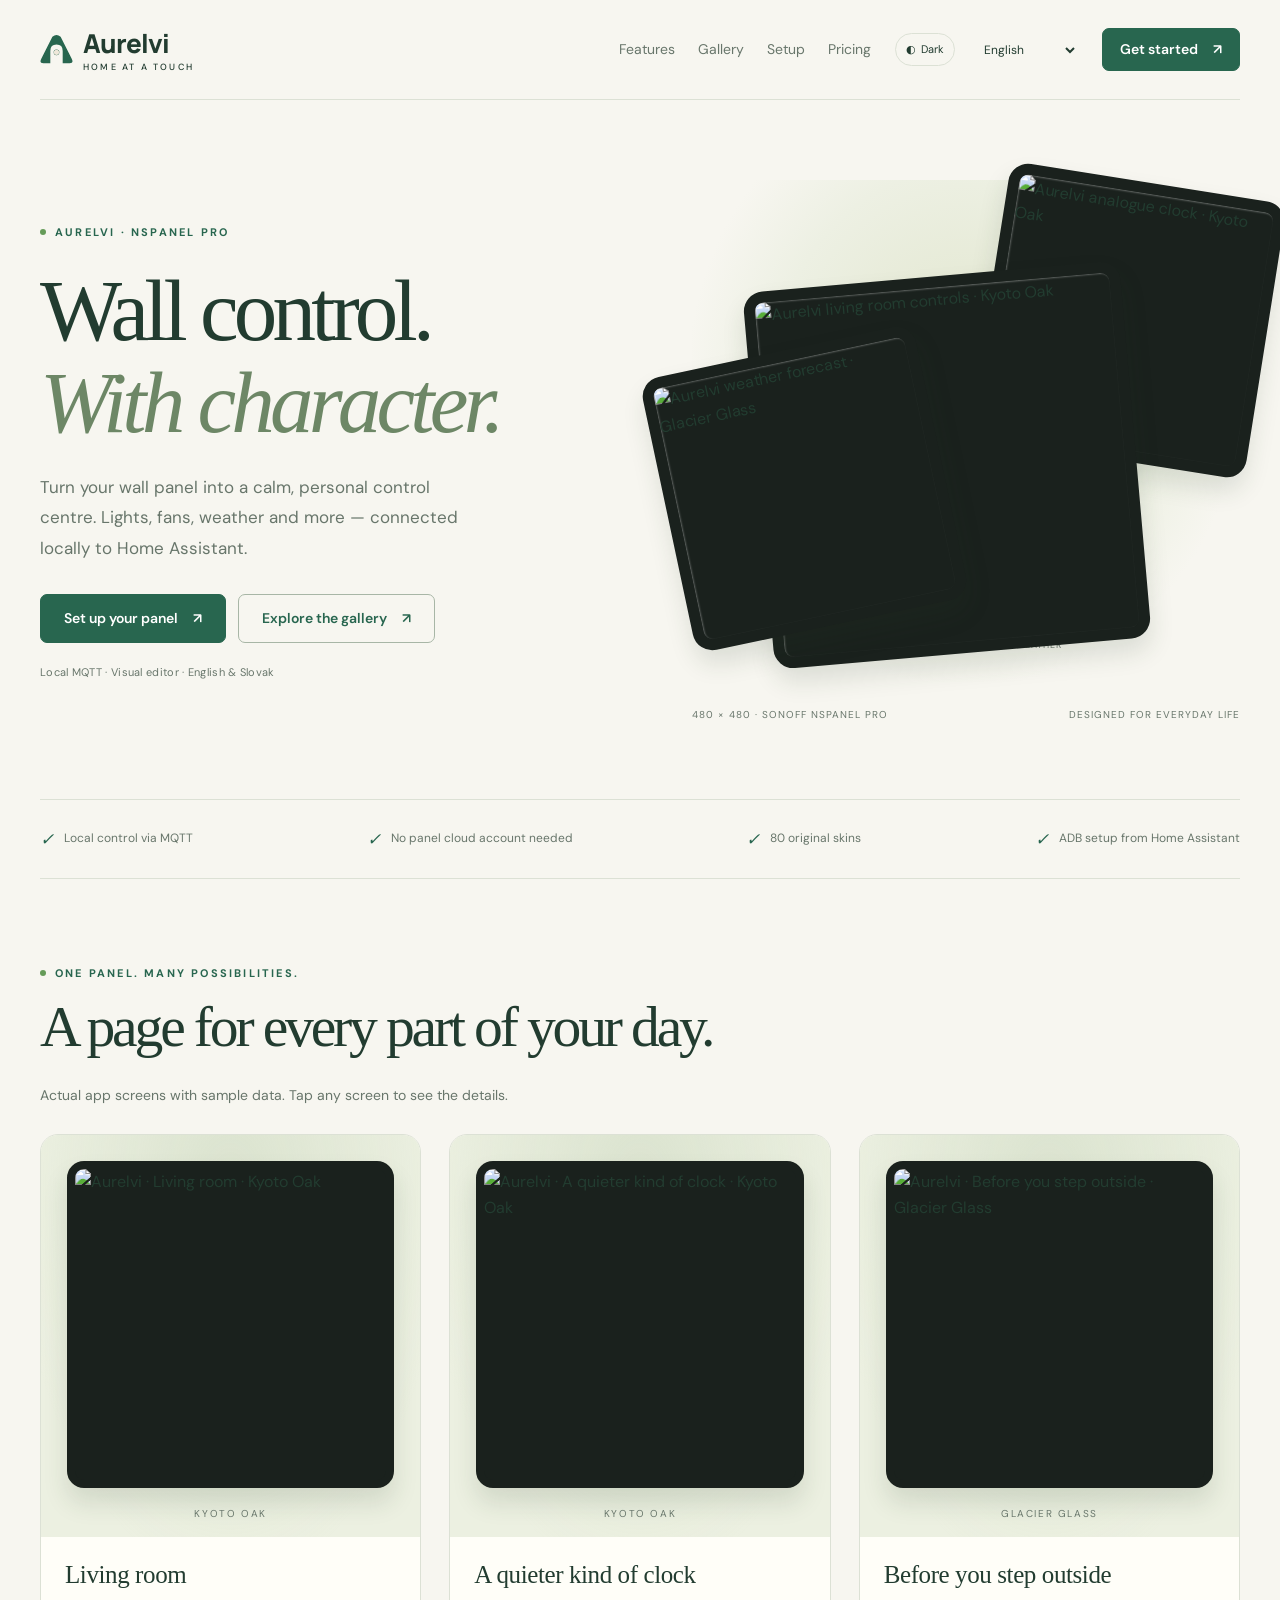
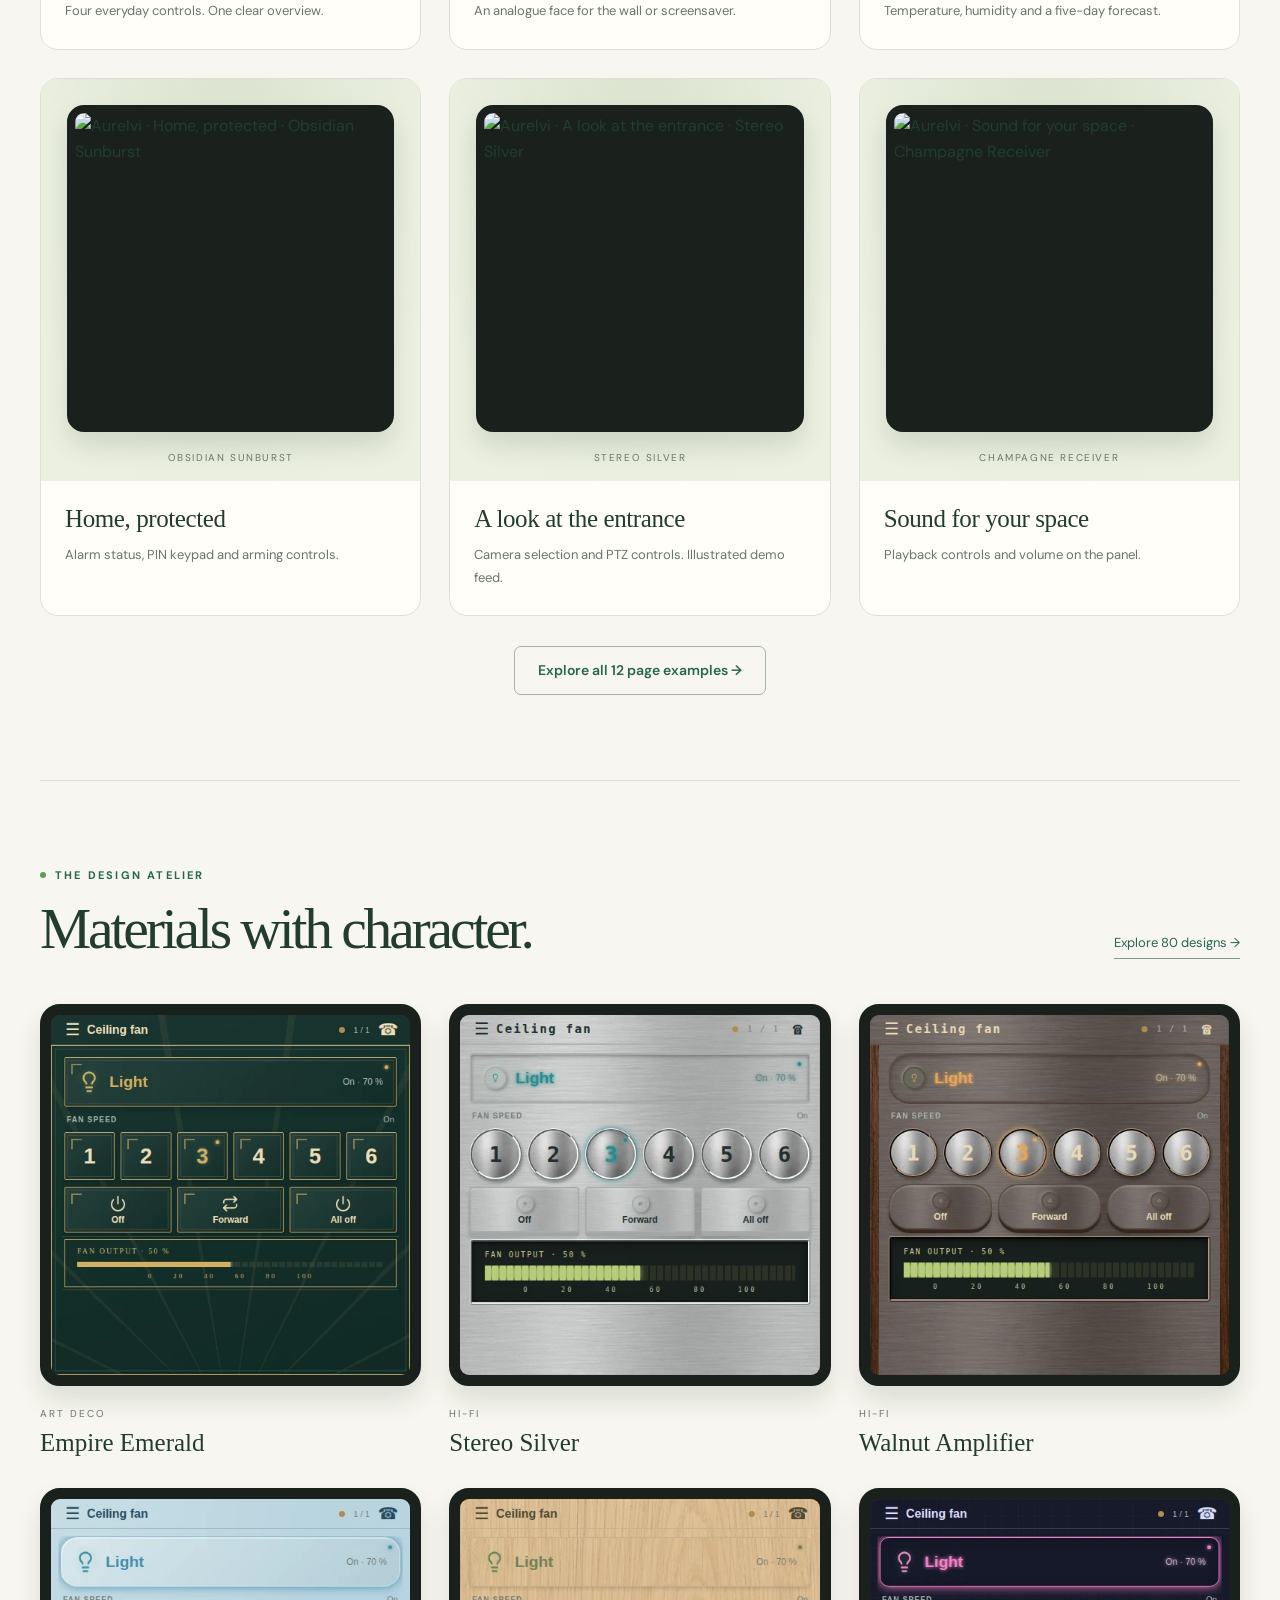
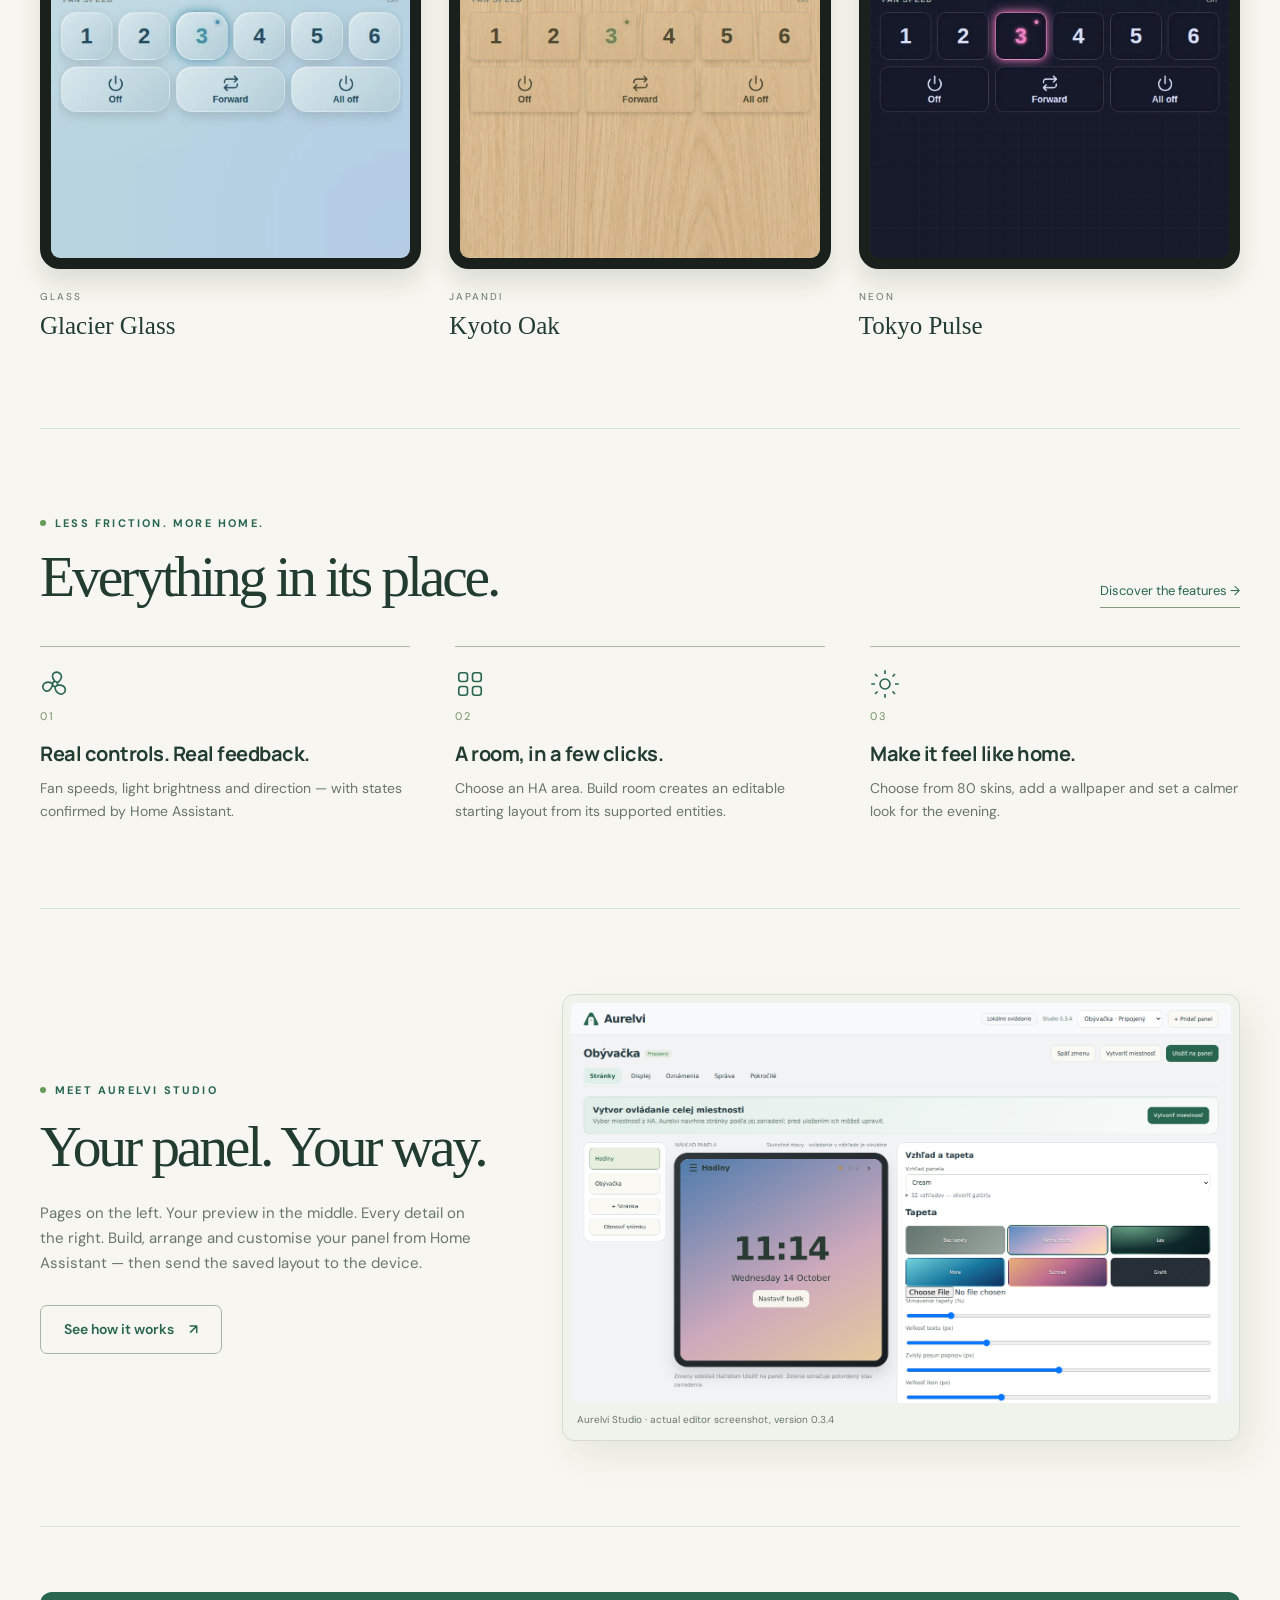
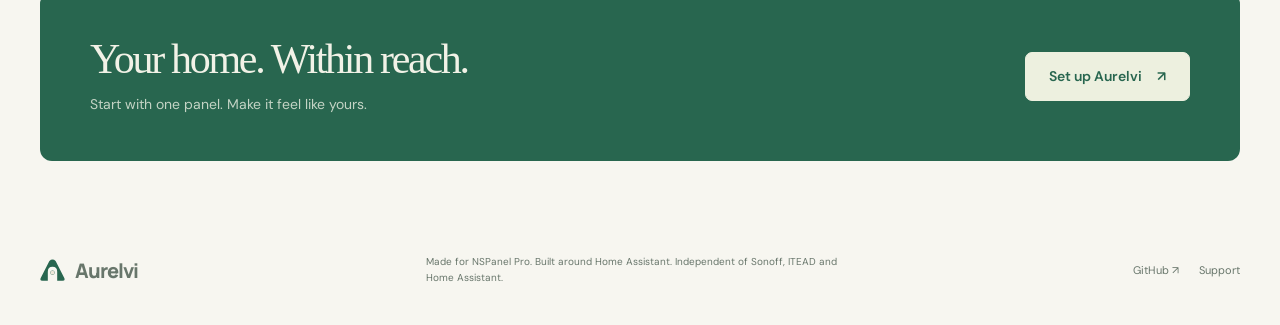
==== commit 1eac1c6b: "Show 12 actual panel layouts on the home page and filterable gallery" ====
--- a/website/index.html
+++ b/website/index.html
@@ -1,3 +1,3 @@
 <!DOCTYPE html>
 
-<html lang="en"><head><meta charset="utf-8"/><meta content="width=device-width,initial-scale=1" name="viewport"/><meta content="no-referrer" name="referrer"/><script data-mode-init="">try{document.documentElement.dataset.mode=localStorage.getItem('aurelvi-web-mode')||(matchMedia('(prefers-color-scheme: dark)').matches?'dark':'light')}catch(e){document.documentElement.dataset.mode='light'}</script><meta content="light" name="color-scheme"/><title>Home at a touch — Aurelvi</title><meta content="Aurelvi for NSPanel Pro: local Home Assistant controls, 80 original skins and a visual panel editor." name="description"/><meta content="Home at a touch — Aurelvi" property="og:title"/><meta content="Aurelvi for NSPanel Pro: local Home Assistant controls, 80 original skins and a visual panel editor." property="og:description"/><meta content="#28664f" name="theme-color"/><link href="assets/logo.svg" rel="icon" type="image/svg+xml"/><link href="assets/site.css" rel="stylesheet"/><script defer="" src="assets/i18n.js"></script><script defer="" src="assets/skins.js"></script><script defer="" src="assets/site.js"></script><link rel="canonical" href="https://aurelvi-app.com/"/><meta property="og:url" content="https://aurelvi-app.com/"/></head><body><a class="skip" href="#main"><span data-en="Skip to content" data-sk="Preskočiť na obsah">Skip to content</span></a><header class="header wrap"><a class="brand" href="index.html"><img alt="" height="33" src="assets/logo.svg" width="33"/><span>Aurelvi<small>HOME AT A TOUCH</small></span></a><nav aria-label="Main navigation"><a href="features.html"><span data-en="Features" data-sk="Funkcie">Features</span></a><a href="gallery.html"><span data-en="Gallery" data-sk="Galéria">Gallery</span></a><a href="setup.html"><span data-en="Setup" data-sk="Inštalácia">Setup</span></a><a href="pricing.html"><span data-en="Pricing" data-sk="Cenník">Pricing</span></a></nav><button aria-label="Toggle dark background" aria-pressed="false" class="appearance-toggle" id="appearance-toggle"><span aria-hidden="true">◐</span> <span data-mode-label="">Dark</span></button><select aria-label="Language" id="language"><option value="en">EN</option><option value="sk">SK</option></select><a class="btn" href="setup.html"><span data-en="Get started" data-sk="Začať">Get started</span><span aria-hidden="true">↗</span></a></header><main class="wrap" id="main"><section class="hero"><div><div class="eyebrow" data-en="AURELVI · NSPanel Pro" data-sk="AURELVI · NSPanel Pro">AURELVI · NSPanel Pro</div><h1><span data-en="Wall control." data-sk="Ovládanie na stene.">Wall control.</span><br/><em><span data-en="With character." data-sk="So štýlom.">With character.</span></em></h1><p class="lead" data-en="Turn your wall panel into a calm, personal control centre. Lights, fans, weather and more — connected locally to Home Assistant." data-sk="Premeň nástenný panel na prehľadné ovládanie domova. Svetlá, ventilátory, počasie a ďalšie funkcie — lokálne pripojené k Home Assistantu.">Turn your wall panel into a calm, personal control centre. Lights, fans, weather and more — connected locally to Home Assistant.</p><div class="actions"><a class="btn" href="setup.html"><span data-en="Set up your panel" data-sk="Nastaviť panel">Set up your panel</span><span aria-hidden="true">↗</span></a><a class="btn outline" href="gallery.html"><span data-en="Explore the gallery" data-sk="Pozrieť galériu">Explore the gallery</span><span aria-hidden="true">↗</span></a></div><p class="under-note" data-en="Local MQTT · Visual editor · English &amp; Slovak" data-sk="Lokálne MQTT · Vizuálny editor · Angličtina a slovenčina">Local MQTT · Visual editor · English &amp; Slovak</p></div><div><div class="visual hero-art"><div class="hero-mosaic"><a class="panel-shot hero-shot main-shot" href="gallery.html?skin=empire-emerald"><img alt="Aurelvi Empire Emerald Art Deco panel" height="480" src="assets/empire-emerald.webp" width="480"/></a><a class="panel-shot hero-shot side-shot one" href="gallery.html?skin=stereo-silver"><img alt="Aurelvi Stereo Silver Hi-Fi panel" height="480" src="assets/stereo-silver.webp" width="480"/></a><a class="panel-shot hero-shot side-shot two" href="gallery.html?skin=glacier-glass"><img alt="Aurelvi Glacier Glass panel" height="480" src="assets/glacier-glass.webp" width="480"/></a></div><div class="demo-label" data-en="Actual Aurelvi app renders · 80 original skins" data-sk="Skutočné ukážky z aplikácie · 80 vlastných vzhľadov">Actual Aurelvi app renders · 80 original skins</div></div><div class="caption-line"><span>480 × 480 · SONOFF NSPANEL PRO</span><span data-en="Designed for everyday life" data-sk="Pre každodenný život">Designed for everyday life</span></div></div></section><div class="trust"><span><i aria-hidden="true" class="check">✓</i><span data-en="Local control via MQTT" data-sk="Lokálne ovládanie cez MQTT">Local control via MQTT</span></span><span><i aria-hidden="true" class="check">✓</i><span data-en="No panel cloud account needed" data-sk="Panel nepotrebuje cloudový účet">No panel cloud account needed</span></span><span><i aria-hidden="true" class="check">✓</i><span data-en="80 original skins" data-sk="80 vlastných vzhľadov">80 original skins</span></span><span><i aria-hidden="true" class="check">✓</i><span data-en="ADB setup from Home Assistant" data-sk="ADB nastavenie z Home Assistanta">ADB setup from Home Assistant</span></span></div><section class="section atelier"><div class="section-head"><div><div class="eyebrow" data-en="THE DESIGN ATELIER" data-sk="DIZAJNOVÝ ATELIÉR">THE DESIGN ATELIER</div><h2 data-en="Materials with character." data-sk="Materiály s charakterom.">Materials with character.</h2></div><a class="text-link" href="gallery.html"><span data-en="Explore 80 designs →" data-sk="Preskúmať 80 dizajnov →">Explore 80 designs →</span></a></div><div class="design-strip"><a class="design-shot" href="gallery.html?skin=empire-emerald"><div class="panel-shot"><img alt="Empire Emerald · Art Deco" height="480" loading="lazy" src="assets/empire-emerald.webp" width="480"/></div><span>Art Deco</span><strong>Empire Emerald</strong></a><a class="design-shot" href="gallery.html?skin=stereo-silver"><div class="panel-shot"><img alt="Stereo Silver · Hi-Fi" height="480" loading="lazy" src="assets/stereo-silver.webp" width="480"/></div><span>Hi-Fi</span><strong>Stereo Silver</strong></a><a class="design-shot" href="gallery.html?skin=walnut-amplifier"><div class="panel-shot"><img alt="Walnut Amplifier · Hi-Fi" height="480" loading="lazy" src="assets/walnut-amplifier.webp" width="480"/></div><span>Hi-Fi</span><strong>Walnut Amplifier</strong></a><a class="design-shot" href="gallery.html?skin=glacier-glass"><div class="panel-shot"><img alt="Glacier Glass · Glass" height="480" loading="lazy" src="assets/glacier-glass.webp" width="480"/></div><span>Glass</span><strong>Glacier Glass</strong></a><a class="design-shot" href="gallery.html?skin=kyoto-oak"><div class="panel-shot"><img alt="Kyoto Oak · Japandi" height="480" loading="lazy" src="assets/kyoto-oak.webp" width="480"/></div><span>Japandi</span><strong>Kyoto Oak</strong></a><a class="design-shot" href="gallery.html?skin=tokyo-pulse"><div class="panel-shot"><img alt="Tokyo Pulse · Neon" height="480" loading="lazy" src="assets/tokyo-pulse.webp" width="480"/></div><span>Neon</span><strong>Tokyo Pulse</strong></a></div></section><section class="section"><div class="section-head"><div><div class="eyebrow" data-en="LESS FRICTION. MORE HOME." data-sk="MENEJ KLIKOV. VIAC DOMOVA.">LESS FRICTION. MORE HOME.</div><h2 data-en="Everything in its place." data-sk="Všetko na svojom mieste.">Everything in its place.</h2></div><a class="text-link" href="features.html"><span data-en="Discover the features →" data-sk="Preskúmať funkcie →">Discover the features →</span></a></div><div class="feature-grid"><article class="feature"><svg aria-hidden="true" viewbox="0 0 24 24"><circle cx="12" cy="12" r="2"></circle><path d="M12 10C6 3 15 0 17 5c1 3-2 5-3 6m0 2c9-1 7 8 2 7-3-1-4-4-4-6m-2-1c-3 9-10 3-7-1 2-2 5-2 7 0"></path></svg><div class="num">01</div><h3 data-en="Real controls. Real feedback." data-sk="Ovládanie so spätnou väzbou.">Real controls. Real feedback.</h3><p data-en="Fan speeds, light brightness and direction — with states confirmed by Home Assistant." data-sk="Rýchlosti ventilátora, jas svetla a smer otáčania — so stavmi potvrdenými Home Assistantom.">Fan speeds, light brightness and direction — with states confirmed by Home Assistant.</p></article><article class="feature"><svg aria-hidden="true" viewbox="0 0 24 24"><rect height="7" rx="2" width="7" x="3" y="3"></rect><rect height="7" rx="2" width="7" x="14" y="3"></rect><rect height="7" rx="2" width="7" x="3" y="14"></rect><rect height="7" rx="2" width="7" x="14" y="14"></rect></svg><div class="num">02</div><h3 data-en="A room, in a few clicks." data-sk="Miestnosť na pár klikov.">A room, in a few clicks.</h3><p data-en="Choose an HA area. Build room creates an editable starting layout from its supported entities." data-sk="Vyber miestnosť v HA. Sprievodca vytvorí upraviteľné rozloženie z jej podporovaných entít.">Choose an HA area. Build room creates an editable starting layout from its supported entities.</p></article><article class="feature"><svg aria-hidden="true" viewbox="0 0 24 24"><circle cx="12" cy="12" r="4"></circle><path d="M12 1v3m0 16v3M1 12h3m16 0h3M4 4l2 2m12 12 2 2M4 20l2-2M18 6l2-2"></path></svg><div class="num">03</div><h3 data-en="Make it feel like home." data-sk="Dizajn podľa tvojho domova.">Make it feel like home.</h3><p data-en="Choose from 80 skins, add a wallpaper and set a calmer look for the evening." data-sk="Vyber si z 80 vzhľadov, pridaj tapetu a nastav pokojnejší vzhľad na večer.">Choose from 80 skins, add a wallpaper and set a calmer look for the evening.</p></article></div></section><section class="section studio-section"><div><div class="eyebrow" data-en="MEET AURELVI STUDIO" data-sk="SPOZNAJ AURELVI STUDIO">MEET AURELVI STUDIO</div><h2 data-en="Your panel. Your way." data-sk="Tvoj panel. Tvoje pravidlá.">Your panel. Your way.</h2><p data-en="Pages on the left. Your preview in the middle. Every detail on the right. Build, arrange and customise your panel from Home Assistant — then send the saved layout to the device." data-sk="Stránky vľavo, náhľad uprostred, nastavenia vpravo. Vytvor a uprav panel priamo v Home Assistante a uložené rozloženie odošli do zariadenia.">Pages on the left. Your preview in the middle. Every detail on the right. Build, arrange and customise your panel from Home Assistant — then send the saved layout to the device.</p><div class="actions"><a class="btn outline" href="setup.html#studio"><span data-en="See how it works" data-sk="Ako to funguje">See how it works</span><span aria-hidden="true">↗</span></a></div></div><figure class="studio-image"><img alt="Aurelvi Studio editor with page list, preview and inspector" height="800" src="assets/studio.png" width="1800"/><figcaption data-en="Aurelvi Studio · actual editor screenshot, version 0.3.4" data-sk="Aurelvi Studio · skutočný obrázok editora, verzia 0.3.4">Aurelvi Studio · actual editor screenshot, version 0.3.4</figcaption></figure></section><section class="cta-band"><div><h2 data-en="Your home. Within reach." data-sk="Tvoj domov. Na dosah.">Your home. Within reach.</h2><p data-en="Start with one panel. Make it feel like yours." data-sk="Začni jedným panelom. Prispôsob si ho podľa seba.">Start with one panel. Make it feel like yours.</p></div><a class="btn" href="setup.html"><span data-en="Set up Aurelvi" data-sk="Nainštalovať Aurelvi">Set up Aurelvi</span><span aria-hidden="true">↗</span></a></section></main><footer class="footer wrap"><a class="brand" href="index.html"><img alt="" height="25" src="assets/logo.svg" width="25"/>Aurelvi</a><p data-en="Made for NSPanel Pro. Built around Home Assistant. Independent of Sonoff, ITEAD and Home Assistant." data-sk="Pre NSPanel Pro a Home Assistant. Nezávislý projekt bez prepojenia na Sonoff, ITEAD a Home Assistant.">Made for NSPanel Pro. Built around Home Assistant. Independent of Sonoff, ITEAD and Home Assistant.</p><div class="footer-links"><a href="https://github.com/sonics007/aurelvi-ha">GitHub ↗</a><a href="https://github.com/sonics007/aurelvi-ha/issues"><span data-en="Support" data-sk="Podpora">Support</span></a></div></footer></body></html>
+<html lang="en"><head><meta charset="utf-8"/><meta content="width=device-width,initial-scale=1" name="viewport"/><meta content="no-referrer" name="referrer"/><script data-mode-init="">try{document.documentElement.dataset.mode=localStorage.getItem('aurelvi-web-mode')||(matchMedia('(prefers-color-scheme: dark)').matches?'dark':'light')}catch(e){document.documentElement.dataset.mode='light'}</script><meta content="light" name="color-scheme"/><title>Home at a touch — Aurelvi</title><meta content="Aurelvi for NSPanel Pro: local Home Assistant controls, 80 original skins and a visual panel editor." name="description"/><meta content="Home at a touch — Aurelvi" property="og:title"/><meta content="Aurelvi for NSPanel Pro: local Home Assistant controls, 80 original skins and a visual panel editor." property="og:description"/><meta content="#28664f" name="theme-color"/><link href="assets/logo.svg" rel="icon" type="image/svg+xml"/><link href="assets/site.css" rel="stylesheet"/><script defer="" src="assets/i18n.js"></script><script defer="" src="assets/skins.js"></script><script defer="" src="assets/site.js"></script><link rel="canonical" href="https://aurelvi-app.com/"/><meta property="og:url" content="https://aurelvi-app.com/"/></head><body><a class="skip" href="#main"><span data-en="Skip to content" data-sk="Preskočiť na obsah">Skip to content</span></a><header class="header wrap"><a class="brand" href="index.html"><img alt="" height="33" src="assets/logo.svg" width="33"/><span>Aurelvi<small>HOME AT A TOUCH</small></span></a><nav aria-label="Main navigation"><a href="features.html"><span data-en="Features" data-sk="Funkcie">Features</span></a><a href="gallery.html"><span data-en="Gallery" data-sk="Galéria">Gallery</span></a><a href="setup.html"><span data-en="Setup" data-sk="Inštalácia">Setup</span></a><a href="pricing.html"><span data-en="Pricing" data-sk="Cenník">Pricing</span></a></nav><button aria-label="Toggle dark background" aria-pressed="false" class="appearance-toggle" id="appearance-toggle"><span aria-hidden="true">◐</span> <span data-mode-label="">Dark</span></button><select aria-label="Language" id="language"><option value="en">EN</option><option value="sk">SK</option></select><a class="btn" href="setup.html"><span data-en="Get started" data-sk="Začať">Get started</span><span aria-hidden="true">↗</span></a></header><main class="wrap" id="main"><section class="hero"><div><div class="eyebrow" data-en="AURELVI · NSPanel Pro" data-sk="AURELVI · NSPanel Pro">AURELVI · NSPanel Pro</div><h1><span data-en="Wall control." data-sk="Ovládanie na stene.">Wall control.</span><br/><em><span data-en="With character." data-sk="So štýlom.">With character.</span></em></h1><p class="lead" data-en="Turn your wall panel into a calm, personal control centre. Lights, fans, weather and more — connected locally to Home Assistant." data-sk="Premeň nástenný panel na prehľadné ovládanie domova. Svetlá, ventilátory, počasie a ďalšie funkcie — lokálne pripojené k Home Assistantu.">Turn your wall panel into a calm, personal control centre. Lights, fans, weather and more — connected locally to Home Assistant.</p><div class="actions"><a class="btn" href="setup.html"><span data-en="Set up your panel" data-sk="Nastaviť panel">Set up your panel</span><span aria-hidden="true">↗</span></a><a class="btn outline" href="gallery.html"><span data-en="Explore the gallery" data-sk="Pozrieť galériu">Explore the gallery</span><span aria-hidden="true">↗</span></a></div><p class="under-note" data-en="Local MQTT · Visual editor · English &amp; Slovak" data-sk="Lokálne MQTT · Vizuálny editor · Angličtina a slovenčina">Local MQTT · Visual editor · English &amp; Slovak</p></div><div><div class="visual hero-art"><div class="hero-mosaic"><a class="panel-shot hero-shot main-shot" href="gallery.html#pages"><img alt="Aurelvi living room controls · Kyoto Oak" height="480" src="assets/pages/room.png" width="480"/></a><a class="panel-shot hero-shot side-shot one" href="gallery.html#pages"><img alt="Aurelvi analogue clock · Kyoto Oak" height="480" src="assets/pages/clock-analog.png" width="480"/></a><a class="panel-shot hero-shot side-shot two" href="gallery.html#pages"><img alt="Aurelvi weather forecast · Glacier Glass" height="480" src="assets/pages/weather.png" width="480"/></a></div><div class="demo-label" data-en="Room controls · Clocks · Weather" data-sk="Ovládanie miestnosti · Hodiny · Počasie">Room controls · Clocks · Weather</div></div><div class="caption-line"><span>480 × 480 · SONOFF NSPANEL PRO</span><span data-en="Designed for everyday life" data-sk="Pre každodenný život">Designed for everyday life</span></div></div></section><div class="trust"><span><i aria-hidden="true" class="check">✓</i><span data-en="Local control via MQTT" data-sk="Lokálne ovládanie cez MQTT">Local control via MQTT</span></span><span><i aria-hidden="true" class="check">✓</i><span data-en="No panel cloud account needed" data-sk="Panel nepotrebuje cloudový účet">No panel cloud account needed</span></span><span><i aria-hidden="true" class="check">✓</i><span data-en="80 original skins" data-sk="80 vlastných vzhľadov">80 original skins</span></span><span><i aria-hidden="true" class="check">✓</i><span data-en="ADB setup from Home Assistant" data-sk="ADB nastavenie z Home Assistanta">ADB setup from Home Assistant</span></span></div><section class="section home-pages"><div class="section-head"><div><div data-en="ONE PANEL. MANY POSSIBILITIES." data-sk="JEDEN PANEL. VEĽA MOŽNOSTÍ." class="eyebrow">ONE PANEL. MANY POSSIBILITIES.</div><h2 data-en="A page for every part of your day." data-sk="Stránka pre každú chvíľu dňa." >A page for every part of your day.</h2></div></div><p data-en="Actual app screens with sample data. Tap any screen to see the details." data-sk="Skutočné obrazovky aplikácie s ukážkovými údajmi. Ťukni na obrazovku a prezri si detaily." class="page-gallery-note">Actual app screens with sample data. Tap any screen to see the details.</p><div class="page-gallery"><article class="page-card" data-page-category="grid"><div class="page-card-stage"><div class="panel-shot"><img src="assets/pages/room.png" alt="Aurelvi · Living room · Kyoto Oak" width="480" height="480" loading="lazy"/></div><span class="page-card-skin">Kyoto Oak</span></div><div class="page-card-copy"><h3 data-en="Living room" data-sk="Obývačka" >Living room</h3><p data-en="Four everyday controls. One clear overview." data-sk="Štyri každodenné ovládače. Jeden prehľad." >Four everyday controls. One clear overview.</p></div></article><article class="page-card" data-page-category="clock"><div class="page-card-stage"><div class="panel-shot"><img src="assets/pages/clock-analog.png" alt="Aurelvi · A quieter kind of clock · Kyoto Oak" width="480" height="480" loading="lazy"/></div><span class="page-card-skin">Kyoto Oak</span></div><div class="page-card-copy"><h3 data-en="A quieter kind of clock" data-sk="Hodiny s pokojnou tvárou" >A quieter kind of clock</h3><p data-en="An analogue face for the wall or screensaver." data-sk="Analógový ciferník na stenu aj ako šetrič." >An analogue face for the wall or screensaver.</p></div></article><article class="page-card" data-page-category="weather"><div class="page-card-stage"><div class="panel-shot"><img src="assets/pages/weather.png" alt="Aurelvi · Before you step outside · Glacier Glass" width="480" height="480" loading="lazy"/></div><span class="page-card-skin">Glacier Glass</span></div><div class="page-card-copy"><h3 data-en="Before you step outside" data-sk="Pred odchodom z domu" >Before you step outside</h3><p data-en="Temperature, humidity and a five-day forecast." data-sk="Teplota, vlhkosť a predpoveď na päť dní." >Temperature, humidity and a five-day forecast.</p></div></article><article class="page-card" data-page-category="alarm"><div class="page-card-stage"><div class="panel-shot"><img src="assets/pages/alarm.png" alt="Aurelvi · Home, protected · Obsidian Sunburst" width="480" height="480" loading="lazy"/></div><span class="page-card-skin">Obsidian Sunburst</span></div><div class="page-card-copy"><h3 data-en="Home, protected" data-sk="Domov pod dohľadom" >Home, protected</h3><p data-en="Alarm status, PIN keypad and arming controls." data-sk="Stav alarmu, PIN klávesnica a režimy stráženia." >Alarm status, PIN keypad and arming controls.</p></div></article><article class="page-card" data-page-category="camera"><div class="page-card-stage"><div class="panel-shot"><img src="assets/pages/camera.png" alt="Aurelvi · A look at the entrance · Stereo Silver" width="480" height="480" loading="lazy"/></div><span class="page-card-skin">Stereo Silver</span></div><div class="page-card-copy"><h3 data-en="A look at the entrance" data-sk="Pohľad na vstup" >A look at the entrance</h3><p data-en="Camera selection and PTZ controls. Illustrated demo feed." data-sk="Výber kamery a PTZ ovládanie. Ilustrovaný ukážkový záber." >Camera selection and PTZ controls. Illustrated demo feed.</p></div></article><article class="page-card" data-page-category="music"><div class="page-card-stage"><div class="panel-shot"><img src="assets/pages/music.png" alt="Aurelvi · Sound for your space · Champagne Receiver" width="480" height="480" loading="lazy"/></div><span class="page-card-skin">Champagne Receiver</span></div><div class="page-card-copy"><h3 data-en="Sound for your space" data-sk="Hudba pre tvoj priestor" >Sound for your space</h3><p data-en="Playback controls and volume on the panel." data-sk="Ovládanie prehrávania a hlasitosti na paneli." >Playback controls and volume on the panel.</p></div></article></div><div class="page-gallery-more"><a class="btn outline" href="gallery.html#pages"><span data-en="Explore all 12 page examples →" data-sk="Pozrieť všetkých 12 ukážok →" >Explore all 12 page examples →</span></a></div></section><section class="section atelier"><div class="section-head"><div><div class="eyebrow" data-en="THE DESIGN ATELIER" data-sk="DIZAJNOVÝ ATELIÉR">THE DESIGN ATELIER</div><h2 data-en="Materials with character." data-sk="Materiály s charakterom.">Materials with character.</h2></div><a class="text-link" href="gallery.html"><span data-en="Explore 80 designs →" data-sk="Preskúmať 80 dizajnov →">Explore 80 designs →</span></a></div><div class="design-strip"><a class="design-shot" href="gallery.html?skin=empire-emerald"><div class="panel-shot"><img alt="Empire Emerald · Art Deco" height="480" loading="lazy" src="assets/empire-emerald.webp" width="480"/></div><span>Art Deco</span><strong>Empire Emerald</strong></a><a class="design-shot" href="gallery.html?skin=stereo-silver"><div class="panel-shot"><img alt="Stereo Silver · Hi-Fi" height="480" loading="lazy" src="assets/stereo-silver.webp" width="480"/></div><span>Hi-Fi</span><strong>Stereo Silver</strong></a><a class="design-shot" href="gallery.html?skin=walnut-amplifier"><div class="panel-shot"><img alt="Walnut Amplifier · Hi-Fi" height="480" loading="lazy" src="assets/walnut-amplifier.webp" width="480"/></div><span>Hi-Fi</span><strong>Walnut Amplifier</strong></a><a class="design-shot" href="gallery.html?skin=glacier-glass"><div class="panel-shot"><img alt="Glacier Glass · Glass" height="480" loading="lazy" src="assets/glacier-glass.webp" width="480"/></div><span>Glass</span><strong>Glacier Glass</strong></a><a class="design-shot" href="gallery.html?skin=kyoto-oak"><div class="panel-shot"><img alt="Kyoto Oak · Japandi" height="480" loading="lazy" src="assets/kyoto-oak.webp" width="480"/></div><span>Japandi</span><strong>Kyoto Oak</strong></a><a class="design-shot" href="gallery.html?skin=tokyo-pulse"><div class="panel-shot"><img alt="Tokyo Pulse · Neon" height="480" loading="lazy" src="assets/tokyo-pulse.webp" width="480"/></div><span>Neon</span><strong>Tokyo Pulse</strong></a></div></section><section class="section"><div class="section-head"><div><div class="eyebrow" data-en="LESS FRICTION. MORE HOME." data-sk="MENEJ KLIKOV. VIAC DOMOVA.">LESS FRICTION. MORE HOME.</div><h2 data-en="Everything in its place." data-sk="Všetko na svojom mieste.">Everything in its place.</h2></div><a class="text-link" href="features.html"><span data-en="Discover the features →" data-sk="Preskúmať funkcie →">Discover the features →</span></a></div><div class="feature-grid"><article class="feature"><svg aria-hidden="true" viewbox="0 0 24 24"><circle cx="12" cy="12" r="2"></circle><path d="M12 10C6 3 15 0 17 5c1 3-2 5-3 6m0 2c9-1 7 8 2 7-3-1-4-4-4-6m-2-1c-3 9-10 3-7-1 2-2 5-2 7 0"></path></svg><div class="num">01</div><h3 data-en="Real controls. Real feedback." data-sk="Ovládanie so spätnou väzbou.">Real controls. Real feedback.</h3><p data-en="Fan speeds, light brightness and direction — with states confirmed by Home Assistant." data-sk="Rýchlosti ventilátora, jas svetla a smer otáčania — so stavmi potvrdenými Home Assistantom.">Fan speeds, light brightness and direction — with states confirmed by Home Assistant.</p></article><article class="feature"><svg aria-hidden="true" viewbox="0 0 24 24"><rect height="7" rx="2" width="7" x="3" y="3"></rect><rect height="7" rx="2" width="7" x="14" y="3"></rect><rect height="7" rx="2" width="7" x="3" y="14"></rect><rect height="7" rx="2" width="7" x="14" y="14"></rect></svg><div class="num">02</div><h3 data-en="A room, in a few clicks." data-sk="Miestnosť na pár klikov.">A room, in a few clicks.</h3><p data-en="Choose an HA area. Build room creates an editable starting layout from its supported entities." data-sk="Vyber miestnosť v HA. Sprievodca vytvorí upraviteľné rozloženie z jej podporovaných entít.">Choose an HA area. Build room creates an editable starting layout from its supported entities.</p></article><article class="feature"><svg aria-hidden="true" viewbox="0 0 24 24"><circle cx="12" cy="12" r="4"></circle><path d="M12 1v3m0 16v3M1 12h3m16 0h3M4 4l2 2m12 12 2 2M4 20l2-2M18 6l2-2"></path></svg><div class="num">03</div><h3 data-en="Make it feel like home." data-sk="Dizajn podľa tvojho domova.">Make it feel like home.</h3><p data-en="Choose from 80 skins, add a wallpaper and set a calmer look for the evening." data-sk="Vyber si z 80 vzhľadov, pridaj tapetu a nastav pokojnejší vzhľad na večer.">Choose from 80 skins, add a wallpaper and set a calmer look for the evening.</p></article></div></section><section class="section studio-section"><div><div class="eyebrow" data-en="MEET AURELVI STUDIO" data-sk="SPOZNAJ AURELVI STUDIO">MEET AURELVI STUDIO</div><h2 data-en="Your panel. Your way." data-sk="Tvoj panel. Tvoje pravidlá.">Your panel. Your way.</h2><p data-en="Pages on the left. Your preview in the middle. Every detail on the right. Build, arrange and customise your panel from Home Assistant — then send the saved layout to the device." data-sk="Stránky vľavo, náhľad uprostred, nastavenia vpravo. Vytvor a uprav panel priamo v Home Assistante a uložené rozloženie odošli do zariadenia.">Pages on the left. Your preview in the middle. Every detail on the right. Build, arrange and customise your panel from Home Assistant — then send the saved layout to the device.</p><div class="actions"><a class="btn outline" href="setup.html#studio"><span data-en="See how it works" data-sk="Ako to funguje">See how it works</span><span aria-hidden="true">↗</span></a></div></div><figure class="studio-image"><img alt="Aurelvi Studio editor with page list, preview and inspector" height="800" src="assets/studio.png" width="1800"/><figcaption data-en="Aurelvi Studio · actual editor screenshot, version 0.3.4" data-sk="Aurelvi Studio · skutočný obrázok editora, verzia 0.3.4">Aurelvi Studio · actual editor screenshot, version 0.3.4</figcaption></figure></section><section class="cta-band"><div><h2 data-en="Your home. Within reach." data-sk="Tvoj domov. Na dosah.">Your home. Within reach.</h2><p data-en="Start with one panel. Make it feel like yours." data-sk="Začni jedným panelom. Prispôsob si ho podľa seba.">Start with one panel. Make it feel like yours.</p></div><a class="btn" href="setup.html"><span data-en="Set up Aurelvi" data-sk="Nainštalovať Aurelvi">Set up Aurelvi</span><span aria-hidden="true">↗</span></a></section></main><footer class="footer wrap"><a class="brand" href="index.html"><img alt="" height="25" src="assets/logo.svg" width="25"/>Aurelvi</a><p data-en="Made for NSPanel Pro. Built around Home Assistant. Independent of Sonoff, ITEAD and Home Assistant." data-sk="Pre NSPanel Pro a Home Assistant. Nezávislý projekt bez prepojenia na Sonoff, ITEAD a Home Assistant.">Made for NSPanel Pro. Built around Home Assistant. Independent of Sonoff, ITEAD and Home Assistant.</p><div class="footer-links"><a href="https://github.com/sonics007/aurelvi-ha">GitHub ↗</a><a href="https://github.com/sonics007/aurelvi-ha/issues"><span data-en="Support" data-sk="Podpora">Support</span></a></div></footer></body></html>
--- a/website/assets/site.css
+++ b/website/assets/site.css
@@ -14,7 +14,7 @@
 html[data-mode="dark"] .hero-art{background:radial-gradient(ellipse at 50% 45%,#395443,transparent 72%)}
 html[data-mode="dark"] .price-card select,html[data-mode="dark"] .collection-picker select,html[data-mode="dark"] .collection-picker input{background:#192b24;color:var(--ink);border-color:var(--line)}
 .appearance-toggle{background:transparent;border:1px solid var(--line);border-radius:50px;padding:6px 10px;white-space:nowrap;font-size:11px;display:flex;gap:5px;align-items:center}.header{gap:24px}.header nav{gap:23px}.header select{padding:7px 1px}.header{position:relative;z-index:5}
-.hero{padding-top:80px;padding-bottom:75px;min-height:660px}.hero-art{padding:10px 0 20px;min-height:480px;justify-content:center}.hero-mosaic{height:430px;position:relative;width:100%;perspective:900px}.hero-shot{position:absolute;display:block;box-shadow:0 23px 45px var(--shadow)}.main-shot{width:69%;left:12%;top:20%;z-index:3;transform:rotate(-5deg)}.side-shot{width:51%;z-index:2}.side-shot.one{right:-5%;top:-2%;transform:rotate(9deg)}.side-shot.two{left:-5%;bottom:-2%;transform:rotate(-12deg);z-index:4}.panel-shot{border:11px solid #1a211d;border-radius:20px;background:#1a211d;box-shadow:inset 1px 1px 2px #fff5,0 14px 25px var(--shadow);overflow:hidden}.panel-shot img{width:100%;height:auto;aspect-ratio:1;display:block}.hero .demo-label{font-size:9px;text-align:center;line-height:1.7;margin-top:18px;letter-spacing:1px}.hero-art:before{display:none}.design-strip{display:grid;grid-template-columns:repeat(3,minmax(0,1fr));gap:28px}.design-shot .panel-shot{transition:transform .2s,box-shadow .2s}.design-shot:hover .panel-shot{transform:translateY(-7px)}.design-shot>span{display:block;font-size:10px;letter-spacing:2px;color:var(--muted);margin-top:20px;text-transform:uppercase}.design-shot strong{display:block;font:400 25px/1.3 var(--serif);margin-top:5px}.atelier .section-head{margin-bottom:45px}.feature-visual{float:right;width:150px;border:6px solid #1a211d;border-radius:10px;margin:0 0 17px 18px;box-shadow:0 7px 17px var(--shadow)}.feature-list .feature{display:flow-root}
+.hero{padding-top:80px;padding-bottom:75px;min-height:660px}.hero-art{padding:10px 0 20px;min-height:480px;justify-content:center}.hero-mosaic{height:430px;position:relative;width:100%;perspective:900px}.hero-shot{position:absolute;display:block;box-shadow:0 23px 45px var(--shadow)}.main-shot{width:69%;left:12%;top:20%;z-index:3;transform:rotate(-5deg)}.side-shot{width:51%;z-index:2}.side-shot.one{right:-5%;top:-2%;transform:rotate(9deg)}.side-shot.two{left:-5%;bottom:-2%;transform:rotate(-12deg);z-index:4}.panel-shot{border:11px solid #1a211d;border-radius:20px;background:#1a211d;box-shadow:inset 1px 1px 2px #fff5,0 14px 25px var(--shadow);overflow:hidden}.panel-shot img{width:100%;height:auto;aspect-ratio:1;display:block}.hero .demo-label{font-size:9px;text-align:center;line-height:1.7;margin-top:18px;letter-spacing:1px}.hero-art:before{display:none}.design-strip{display:grid;grid-template-columns:repeat(3,minmax(0,1fr));gap:28px}.design-shot .panel-shot{transition:transform .2s,box-shadow .2s}.design-shot:hover .panel-shot{transform:translateY(-7px)}.design-shot>span{display:block;font-size:10px;letter-spacing:2px;color:var(--muted);margin-top:20px;text-transform:uppercase}.design-shot strong{display:block;font:400 25px/1.3 var(--serif);margin-top:5px}.atelier .section-head{margin-bottom:45px}.feature-visual{float:right;width:150px;height:auto;border:6px solid #1a211d;border-radius:10px;margin:0 0 17px 18px;box-shadow:0 7px 17px var(--shadow)}.feature-list .feature{display:flow-root}
 .collection-picker{display:flex;align-items:center;gap:10px;flex-wrap:wrap;margin-bottom:18px}.collection-picker label{font-size:11px}.collection-picker select,.collection-picker input,.price-card select{border:1px solid var(--line);border-radius:7px;padding:9px 12px;background:var(--card);color:var(--ink);min-width:0;font-size:12px}.collection-picker input{max-width:170px}.skin-grid{grid-template-columns:repeat(3,minmax(0,1fr));gap:13px}.mini-panel{display:block;width:100%;height:auto;aspect-ratio:1;background-image:url('theme-atlas.webp');background-size:1000% 800%;padding:0}.skin-choice strong{font-size:11px}.skin-choice small{padding:4px 12px 0;font-size:8px;letter-spacing:1px}.skin-choice{padding-bottom:13px}.actual-preview{width:min(100%,340px);border-width:12px}.skin-large{width:100%;aspect-ratio:1;background-image:url('theme-atlas.webp');background-size:1000% 800%;background-position:0 0}.gallery-preview{background:var(--soft)}.gallery-layout{grid-template-columns:380px minmax(0,1fr);gap:40px}.gallery-preview .visual{width:100%}.gallery-preview p{line-height:1.7}.gallery-preview{top:24px;padding:25px}.modular-prices{grid-template-columns:repeat(4,minmax(0,1fr));gap:15px}.modular-prices .price-card{padding:26px 21px}.modular-prices .price{font-size:50px;letter-spacing:-2px}.modular-prices h3{font-size:17px}.price-card select{width:100%;margin-bottom:15px}.community-band{display:flex;gap:30px;align-items:center;justify-content:space-between;border-top:1px solid var(--line);border-bottom:1px solid var(--line);padding:30px 0}.community-band p{font-size:13px;max-width:760px;margin-top:8px}.community-band .btn{white-space:nowrap}
 @media(max-width:1150px){.header{gap:14px}.header nav{gap:18px}.hero-mosaic{height:370px}.hero-art{min-height:410px}.modular-prices{grid-template-columns:repeat(2,1fr)}.gallery-layout{grid-template-columns:325px minmax(0,1fr)}.skin-grid{grid-template-columns:repeat(2,minmax(0,1fr))}}
 @media(max-width:760px){.header{gap:10px}.header nav{order:5}.header>.btn{font-size:10px}.appearance-toggle{margin-left:auto}.header #language{font-size:10px}.hero{padding-top:40px;min-height:0}.hero h1{font-size:64px}.hero-art{min-height:440px;margin:20px 12px 0}.hero-mosaic{height:380px}.main-shot{width:70%;top:20%}.side-shot.one{right:-5%;top:0}.side-shot.two{left:-6%;bottom:-1%}.hero .demo-label{margin-top:25px}.design-strip{grid-template-columns:repeat(2,minmax(0,1fr));gap:24px 18px}.panel-shot{border-width:7px;border-radius:13px}.design-shot>span{font-size:8px;margin-top:15px}.design-shot strong{font-size:19px}.gallery-layout{display:flex;gap:25px}.skin-grid{grid-template-columns:repeat(3,minmax(0,1fr));gap:8px}.skin-choice strong{font-size:9px;padding:7px 7px 0}.skin-choice small{padding:3px 7px 0;font-size:7px}.gallery-preview{padding:23px}.actual-preview{max-width:305px}.modular-prices{grid-template-columns:1fr 1fr;gap:10px}.modular-prices .price-card{padding:22px 15px}.modular-prices .price{font-size:40px}.modular-prices h3{font-size:15px;min-height:40px}.modular-prices .price-card li{font-size:10px}.modular-prices .btn{font-size:10px;padding:10px}.modular-prices select{font-size:10px;padding:8px 5px}.community-band{display:block}.community-band .btn{margin-top:20px}.feature-visual{width:125px;margin-left:15px}.hero .caption-line{gap:10px;font-size:8px}.collection-picker input{max-width:150px}.gallery-preview .visual{min-height:0}.page-intro h1{font-size:51px}}
@@ -26,3 +26,8 @@
 .image-lightbox{position:fixed;inset:0;margin:auto;box-sizing:border-box;width:min(1100px,96vw);max-width:96vw;max-height:94dvh;padding:52px 18px 18px;border:1px solid #ffffff35;border-radius:20px;background:#10201e;color:#f4f4e9;box-shadow:0 24px 100px #0009;overflow:auto}.image-lightbox::backdrop{background:#050b0be8;backdrop-filter:blur(7px)}.image-lightbox figure{margin:0}.image-lightbox figcaption{text-align:center;margin:15px 0 0;font-size:14px;line-height:1.5}.lightbox-close{position:absolute;top:7px;right:12px;width:40px;height:40px;border:1px solid #ffffff55;border-radius:50%;background:#233f37;color:white;font-size:28px;cursor:pointer}.lightbox-view{display:grid;place-items:center;min-height:150px}.lightbox-view img{display:block;max-width:100%;max-height:76dvh;object-fit:contain;border-radius:9px}.lightbox-skin{height:min(76dvh,800px);max-width:100%;aspect-ratio:1;background-image:url('theme-atlas.webp');background-size:1000% 800%;border-radius:12px}.lightbox-close:focus-visible{outline:3px solid #b8e0a1;outline-offset:2px}@media(max-width:600px){.image-lightbox{padding:52px 10px 14px;border-radius:12px;width:96vw}.lightbox-skin{width:88vw;height:auto;max-height:75dvh}}
 
 .material-library{padding:45px 0}.material-library h2{font:42px/1.1 var(--serif);margin:0 0 15px}.material-library>p{max-width:700px;color:var(--muted);font-size:14px;line-height:1.7}.material-grid{display:grid;grid-template-columns:repeat(4,minmax(0,1fr));gap:18px;margin:25px 0}.material-grid figure{margin:0;border:1px solid var(--line);border-radius:12px;overflow:hidden;background:var(--card)}.material-grid img{width:100%;height:150px;object-fit:cover;display:block}.material-grid figcaption{padding:12px;font-size:13px}@media(max-width:650px){.material-grid{grid-template-columns:repeat(2,minmax(0,1fr));gap:10px}.material-library h2{font-size:33px}.material-grid img{height:135px}}
+
+/* Real panel layouts, ahead of the material catalogue. */
+.gallery-jump{display:flex;flex-wrap:wrap;gap:12px;margin-top:25px}.page-showcase{padding:15px 0 65px;border-bottom:1px solid var(--line)}.page-gallery-note{font-size:14px;line-height:1.8;color:var(--muted);max-width:680px;margin:-12px 0 25px}.page-filters{display:flex;flex-wrap:wrap;gap:8px;margin:28px 0 16px}.page-filters button{border:1px solid var(--line);background:var(--card);color:var(--ink);border-radius:30px;padding:10px 17px;font:inherit;font-size:12px;cursor:pointer}.page-filters button[aria-pressed="true"]{background:var(--button);border-color:var(--button);color:#fff}.page-filters button:focus-visible{outline:3px solid var(--green);outline-offset:3px}.page-gallery{display:grid;grid-template-columns:repeat(3,minmax(0,1fr));gap:28px}.page-card{min-width:0;border:1px solid var(--line);border-radius:18px;overflow:hidden;background:var(--card)}.page-card[hidden]{display:none}.page-card-stage{padding:26px 26px 15px;background:radial-gradient(ellipse at 50% 15%,#b7c9aa55,transparent 80%),var(--soft)}.page-card .panel-shot{border-width:8px;border-radius:17px;box-shadow:0 15px 24px var(--shadow);transition:transform .2s}.page-card .panel-shot:focus-within,.page-card .panel-shot:hover{transform:translateY(-3px)}.page-card-skin{display:block;margin-top:18px;text-align:center;font-size:10px;letter-spacing:1.6px;color:var(--muted);text-transform:uppercase}.page-card-copy{padding:23px 24px 26px}.page-card h3{font:400 25px/1.2 var(--serif);letter-spacing:-.4px;margin:0 0 10px}.page-card p{font-size:13px;line-height:1.7;color:var(--muted);margin:0}.page-gallery-more{margin-top:30px;text-align:center}.skin-heading{padding-top:65px;scroll-margin-top:25px}.skin-heading p{max-width:650px;margin-top:16px;font-size:14px;line-height:1.7;color:var(--muted)}#pages{scroll-margin-top:25px}
+@media(max-width:1000px){.page-gallery{grid-template-columns:repeat(2,minmax(0,1fr));gap:20px}.page-card-stage{padding:23px 23px 15px}}
+@media(max-width:540px){.page-gallery{grid-template-columns:minmax(0,1fr);gap:22px}.page-card-stage{padding:26px 32px 18px}.page-card-copy{padding:20px 24px 24px}.page-card h3{font-size:27px}.page-gallery-note{margin-top:0}.page-filters{gap:7px}.page-filters button{font-size:11px;padding:9px 13px}.gallery-jump .btn{font-size:12px}.page-showcase{padding-bottom:40px}}
